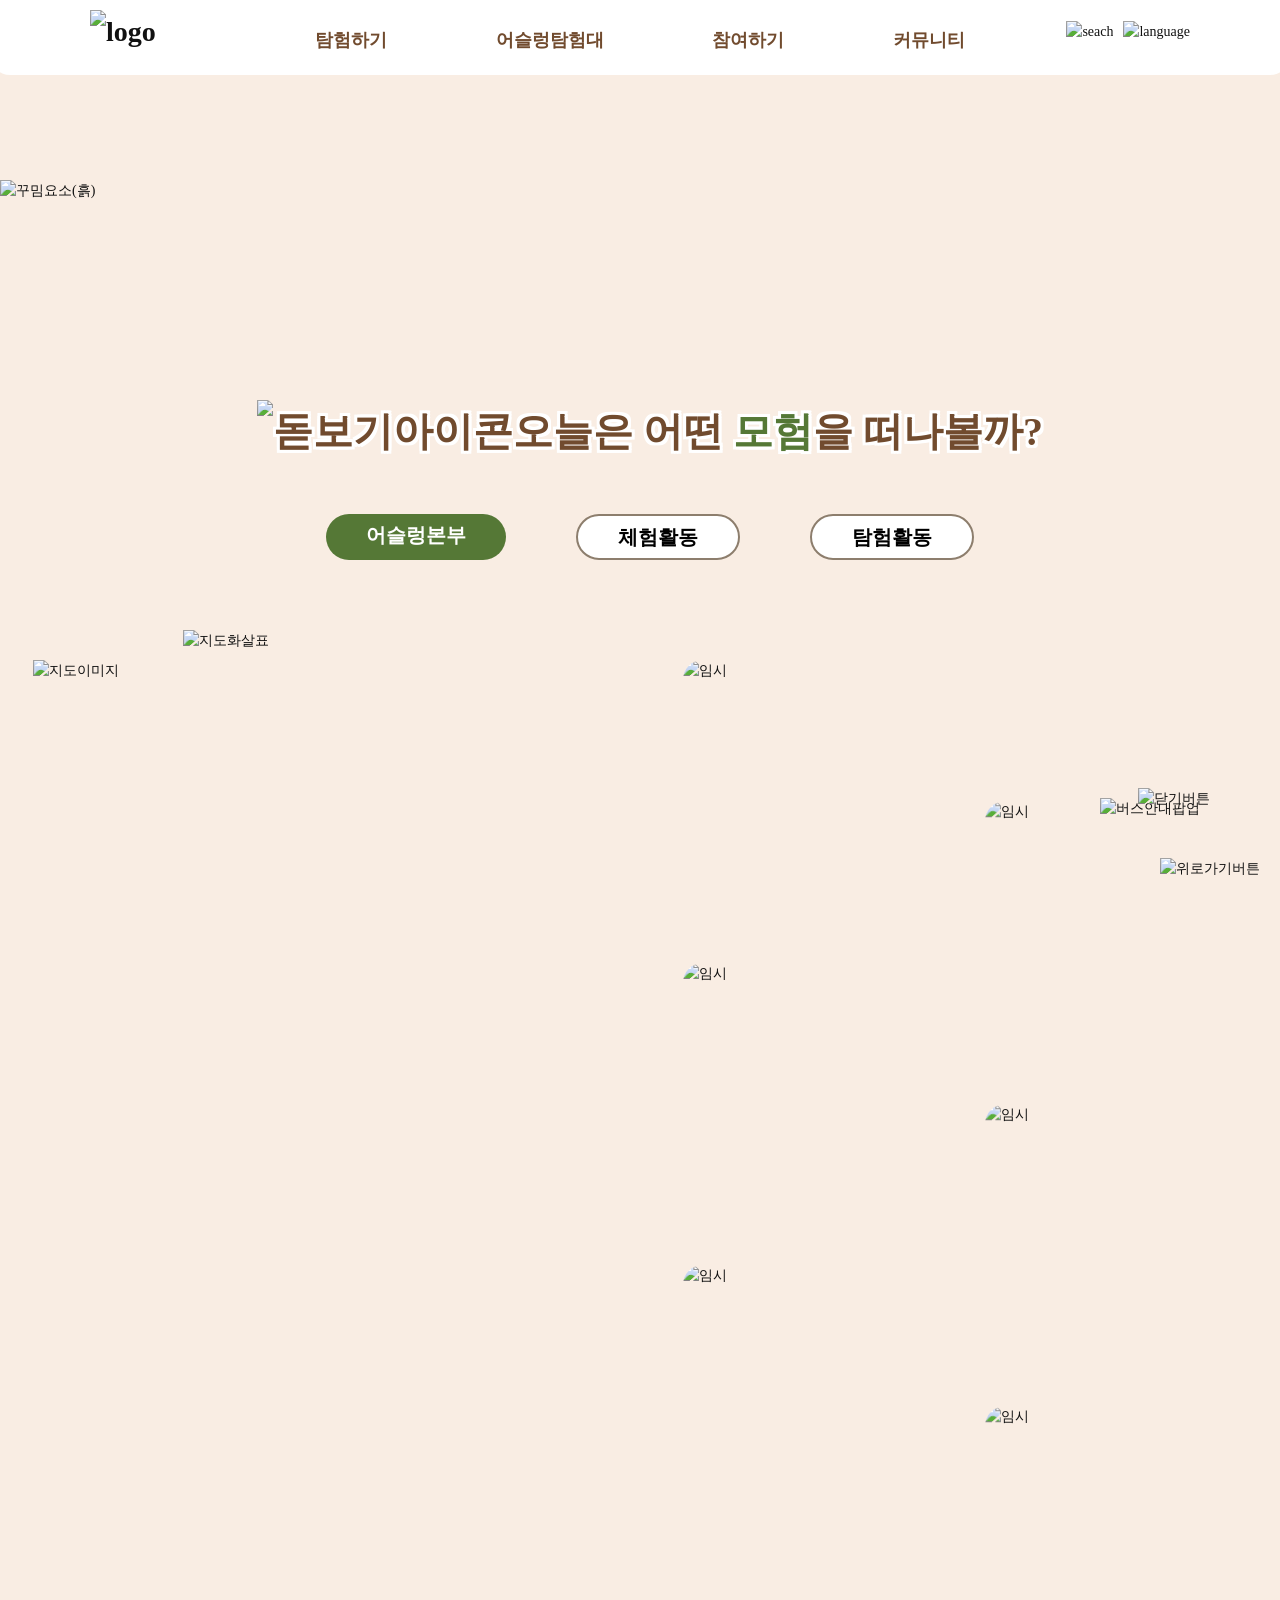
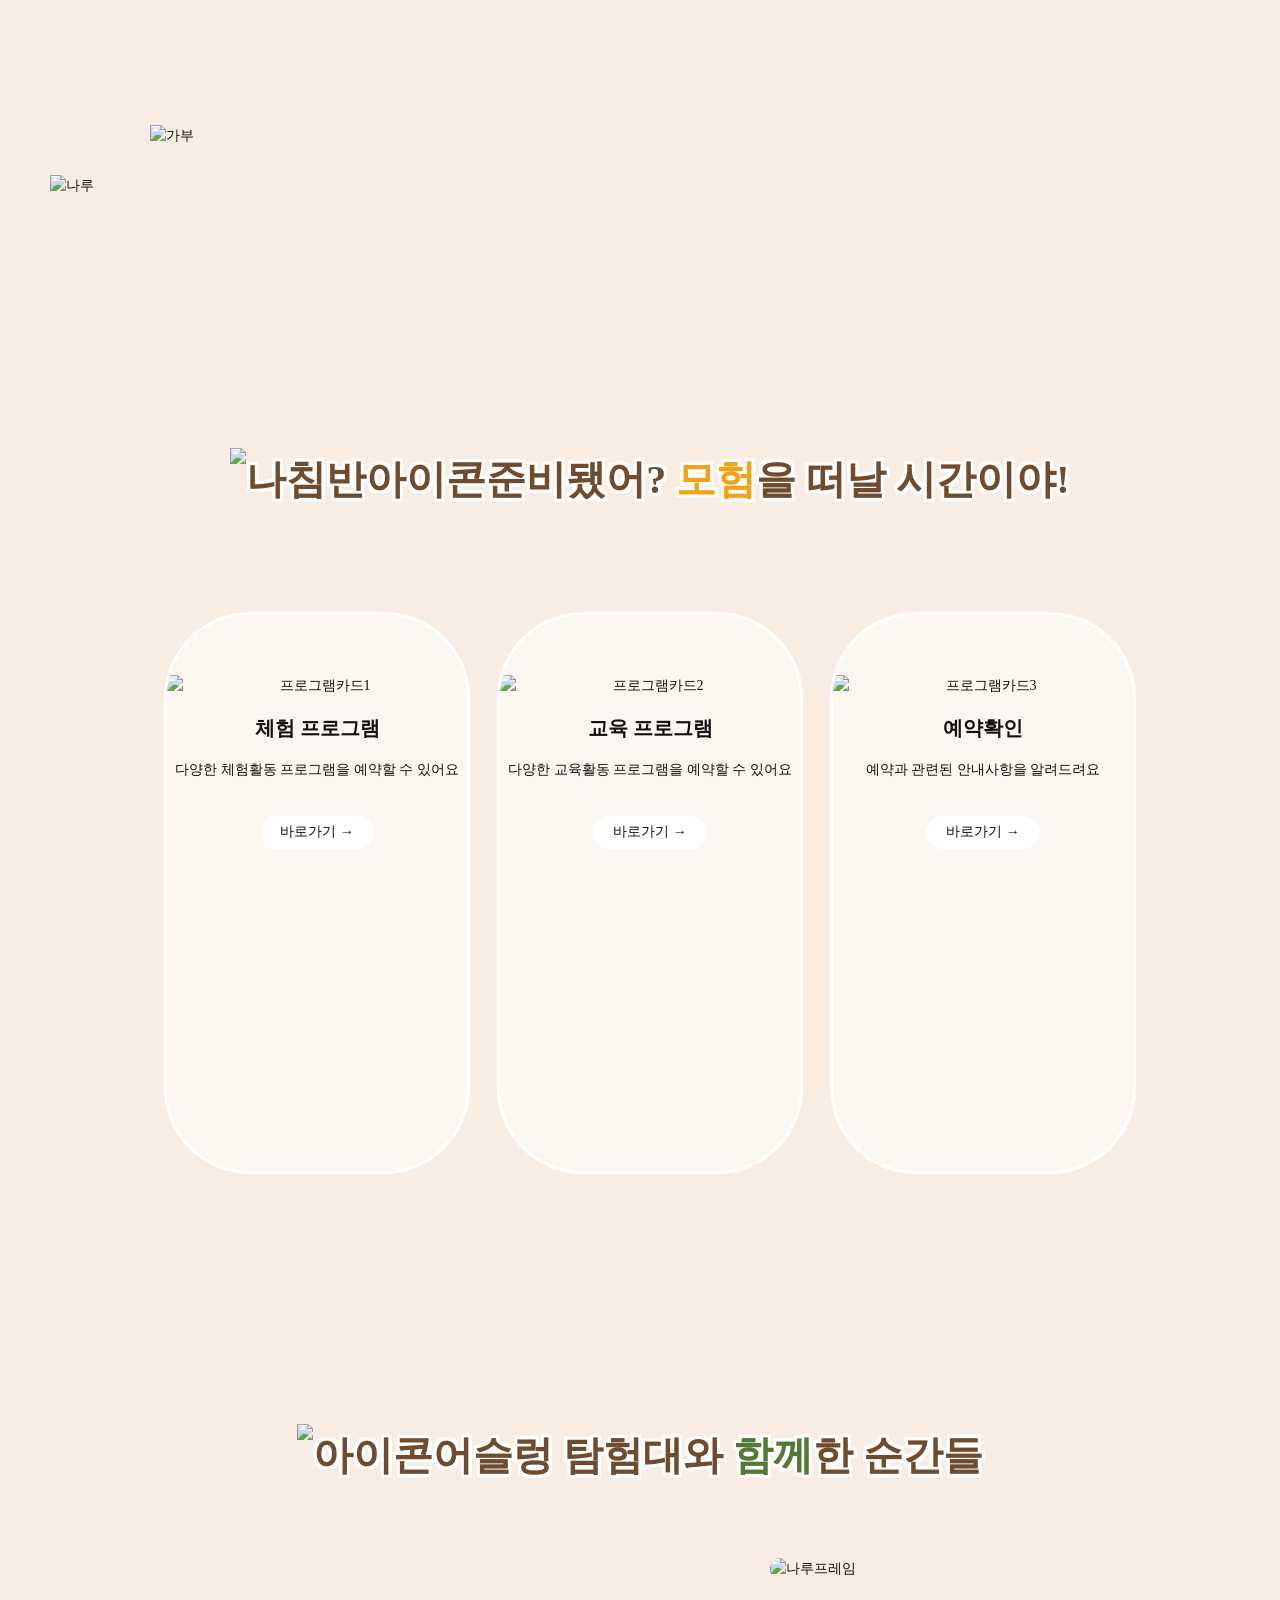
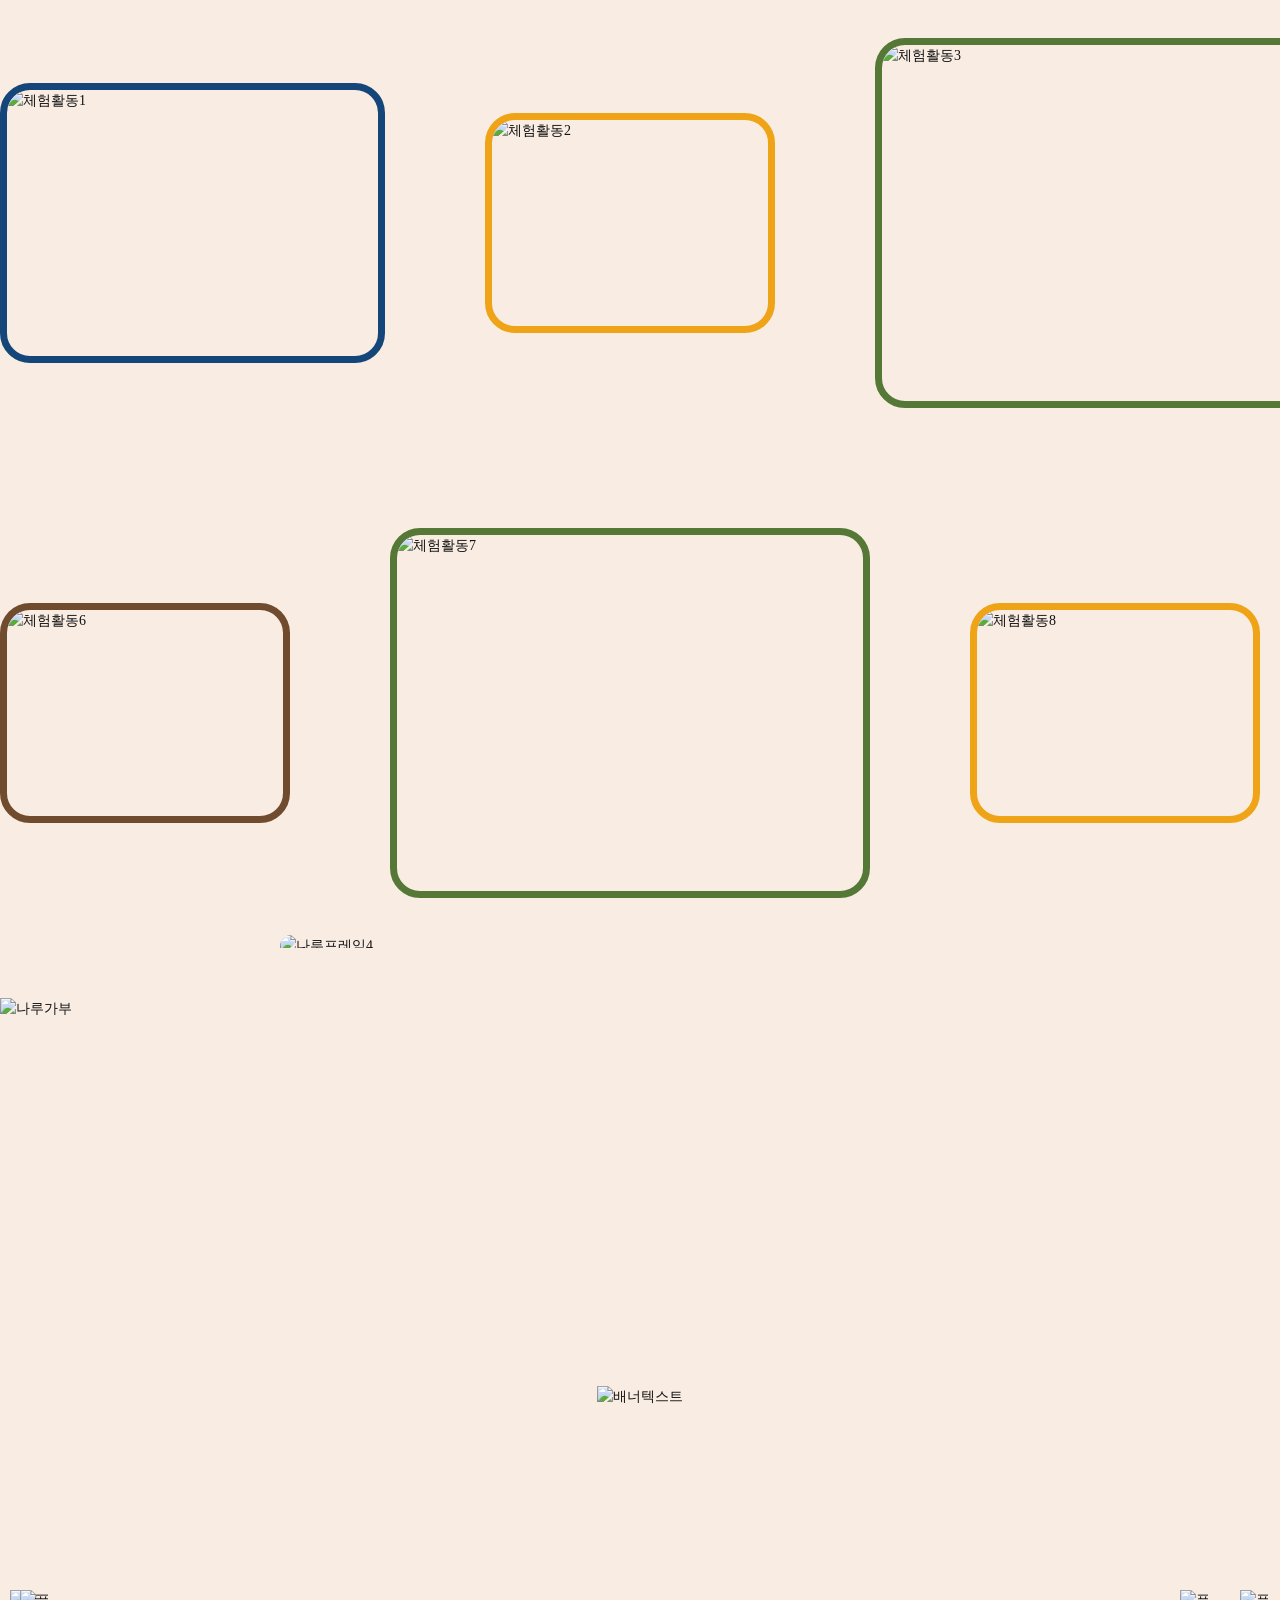
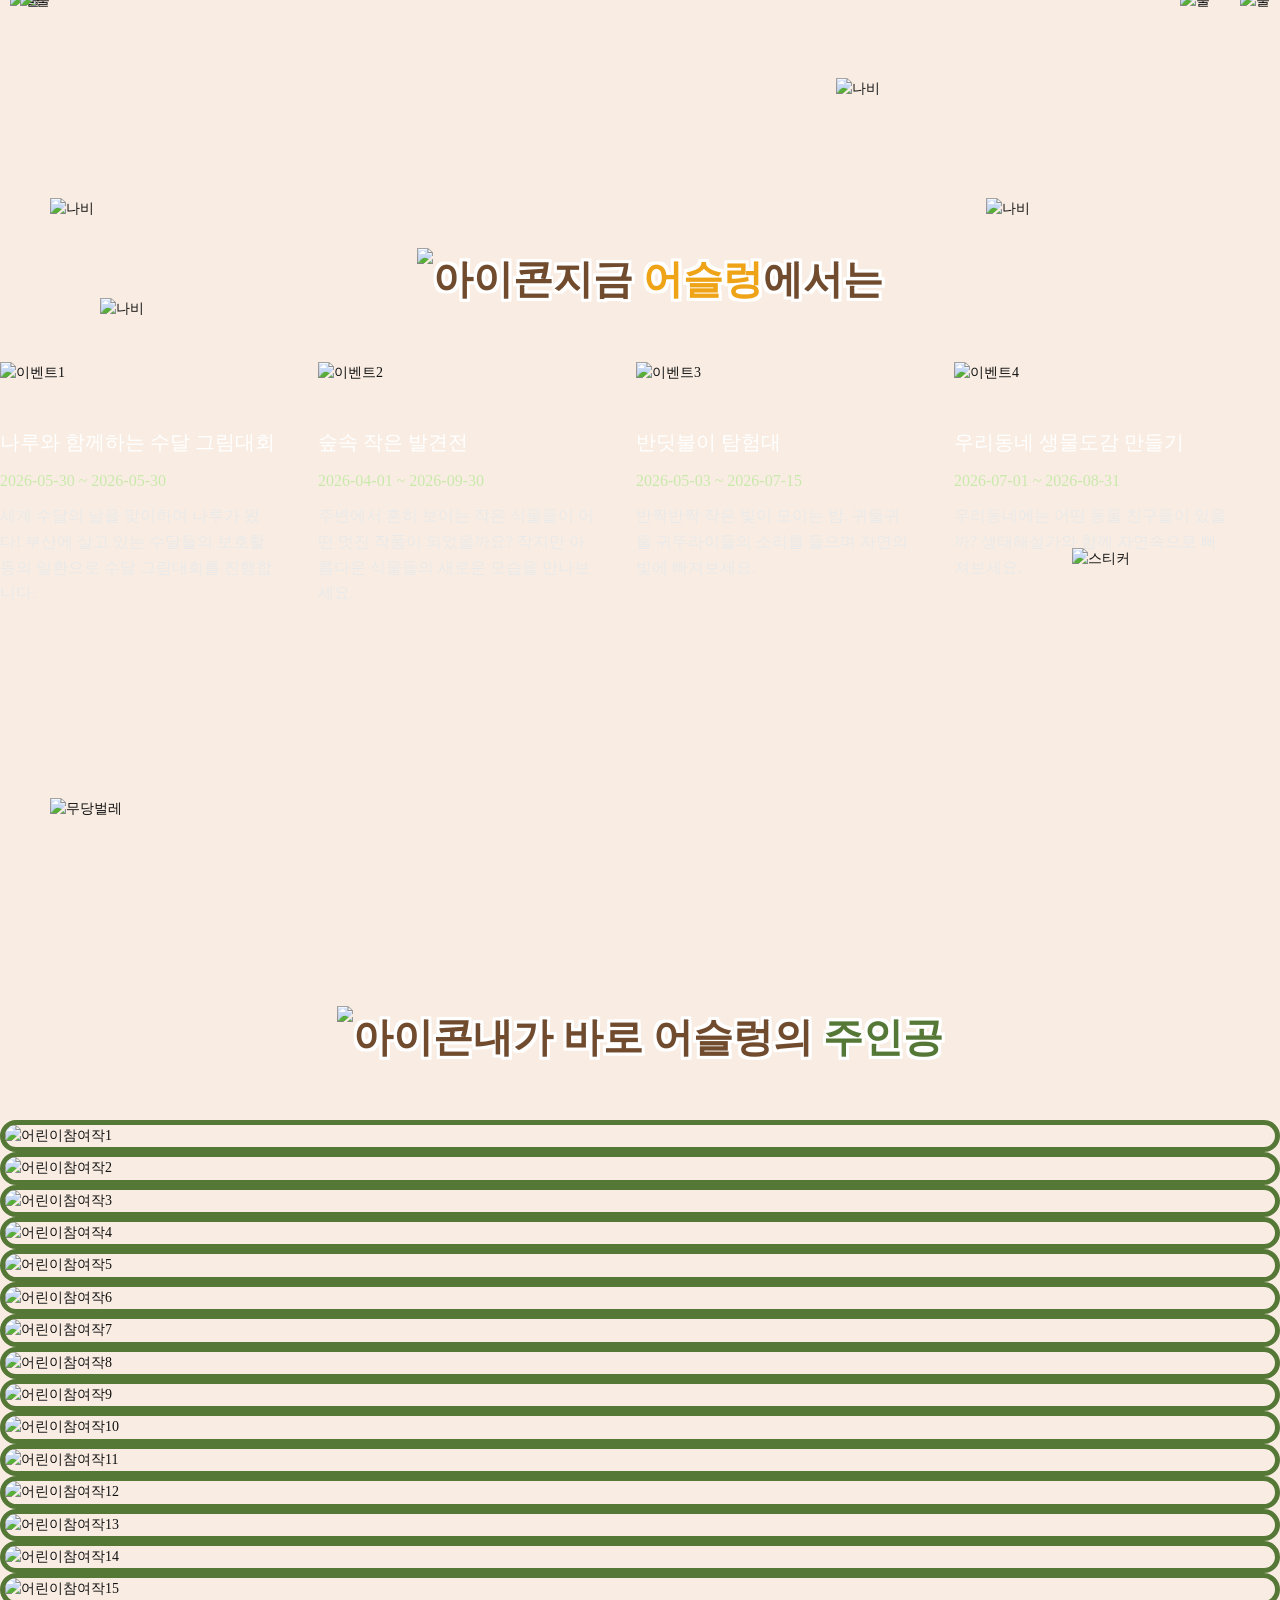
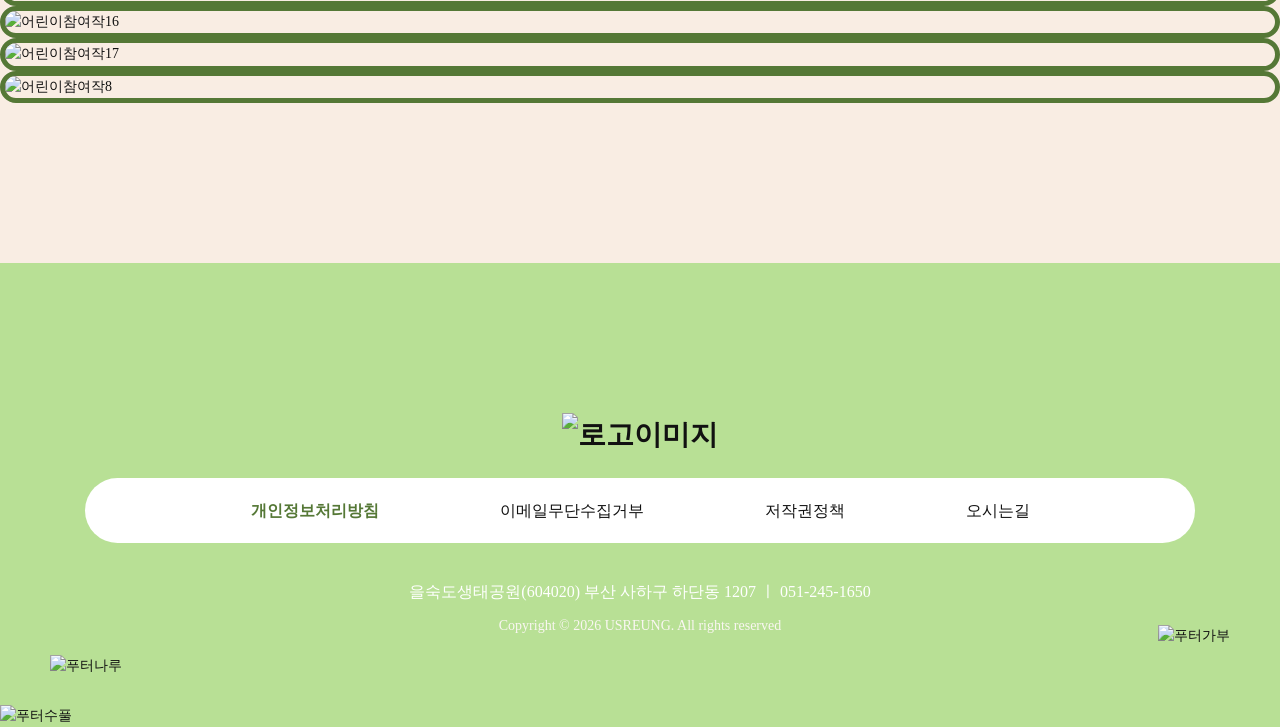
==== index.html @ 08777188 "전체페이지 구성완" ====
<!DOCTYPE html>
<html lang="ko">

<head>
    <meta charset="UTF-8">
    <meta name="viewport" content="width=device-width, initial-scale=1.0">
    <title>어슬렁</title>
    <link rel="shortcut icon" href="./images/favi2-01.png" type="image/x-icon">

    <!--aos-->
    <link href="https://unpkg.com/aos@2.3.1/dist/aos.css" rel="stylesheet">
    <!-- Link Swiper's CSS -->
    <link rel="stylesheet" href="https://cdn.jsdelivr.net/npm/swiper@12/swiper-bundle.min.css" />
    <!--font-->
    <link rel="stylesheet" href="./css/webfont.css">

    <link rel="stylesheet" href="./css/style.css">
</head>

<body>
    <header id="header" class="inner">
        <div class="menu">
            <h1><a href="./index.html"><img src="./images/logo-02.png" alt="logo"></a></h1>
            <ul>
                <li><a href="#"><img src="./images/header_icon1.png" alt="seach"></a></li>
                <li><a href="#"><img src="./images/header_icon2.png" alt="language"></a></li>
            </ul>
        </div>
        <nav>
            <ul>
                <li><a href="./index.html"><span class="line">탐험하기</span></a>
                    <ul class="sub_menu">
                        <li><a href="./index.html#map">오늘의 탐험</a></li>
                        <li><a href="./index.html#program">탐험 준비하기</a></li>
                        <li><a href="./index.html#review">탐험대 후기</a></li>
                        <li><a href="./index.html#event">탐험 프로그램</a></li>
                        <li><a href="./index.html#hero">명예 탐험대원</a></li>
                    </ul>
                </li>
                <li><a href="./sub1.html"><span class="line">어슬렁탐험대</span></a>
                    <ul class="sub_menu">
                        <li><a href="./sub1.html#story">어슬렁 스토리</a></li>
                        <li><a href="./sub1.html#difference">어슬렁의 특별함</a></li>
                        <li><a href="./sub1.html#notice">이용안내</a></li>
                        <li><a href="./sub1.html#friends">어슬렁 친구들</a></li>
                    </ul>
                </li>
                <li><a href="./sub2.html"><span class="line">참여하기</span></a>
                    <ul class="sub_menu">
                        <li><a href="./sub2.html#map">스탬프지도</a></li>
                        <li><a href="./sub2.html#blue_line">습지 탐험대</a></li>
                        <li><a href="./sub2.html#brown_line">돌바위 탐험대</a></li>
                        <li><a href="./sub2.html#green_line">푸른숲 탐험대</a></li>
                        <li><a href="./sub2.html#booking">어슬렁버스 예약</a></li>
                        <li><a href="./sub2.html#gift">어슬렁 굿즈</a></li>
                    </ul>
                </li>
                <li>
                    <a href="./sub3.html"><span class="line">커뮤니티</span></a>
                    <ul class="sub_menu">
                        <li><a href="./sub3.html#notice">이용안내</a></li>
                        <li><a href="./sub3.html#program">프로그램</a></li>
                        <li><a href="./sub3.html#room">시설안내</a></li>
                    </ul>
                </li>
            </ul>
        </nav>
    </header>

    <main>
        <section id="video">
            <video src="./video/main_video.mp4" type="mp4" autoplay muted loop playsinline></video>
            <img src="./images/bus_road.png" alt="꾸밈요소(흙)">
        </section>

        <section id="map">
            <div class="inner">
                <h2 class="title">
                    <img src="./images/icon1.png" alt="돋보기아이콘">
                    오늘은 어떤 <span>모험</span>을 떠나볼까?
                </h2>
                <ul class="map_menu">
                    <li class="active" data-arrow="1"><button>어슬렁본부</button></li>
                    <li data-arrow="2"><button>체험활동</button></li>
                    <li data-arrow="3"><button>탐험활동</button></li>
                </ul>
                <div class="map_box">
                    <div class="map_img">
                        <img src="./images/map.png" alt="지도이미지">
                        <img src="./images/icon2.png" alt="지도화살표" class="arrow arrow1 active-arrow">
                        <img src="./images/icon2.png" alt="지도화살표" class="arrow arrow2">
                        <img src="./images/icon2.png" alt="지도화살표" class="arrow arrow3">
                    </div>
                    <div class="map_card">
                        <div class="card_group active-card" data-card="1">
                            <img src="./images/1.jpeg" alt="임시">
                            <img src="./images/2.jpeg" alt="임시">
                            <img src="./images/3.jpeg" alt="임시">
                            <img src="./images/4.jpeg" alt="임시">
                            <img src="./images/5.jpeg" alt="임시">
                            <img src="./images/6.jpeg" alt="임시">
                        </div>
                        <div class="card_group" data-card="2">
                            <img src="./images/7.jpeg" alt="임시">
                            <img src="./images/8.jpeg" alt="임시">
                            <img src="./images/9.jpeg" alt="임시">
                            <img src="./images/10.jpeg" alt="임시">
                            <img src="./images/11.jpeg" alt="임시">
                            <img src="./images/12.jpeg" alt="임시">
                        </div>
                        <div class="card_group" data-card="3">
                            <img src="./images/13.jpeg" alt="임시">
                            <img src="./images/14.jpeg" alt="임시">
                            <img src="./images/15.jpeg" alt="임시">
                            <img src="./images/16.jpeg" alt="임시">
                            <img src="./images/17.jpeg" alt="임시">
                            <img src="./images/18.jpeg" alt="임시">
                        </div>
                    </div>
                </div>
            </div>
            <img src="./images/back_gabu.png" alt="가부" class="map_st1">
            <img src="./images/back_naru.png" alt="나루" class="map_st2">
        </section>

        <div class="background1">
            <section id="program">
                <div class="inner">
                    <h2 class="title">
                        <img src="./images/icon3.png" alt="나침반아이콘">
                        준비됐어? <span>모험</span>을 떠날 시간이야!
                    </h2>
                    <ul>
                        <li class="hover_line1">
                            <div class="hover_program_box">
                                <img src="./images/program1.png" alt="프로그램카드1">
                                <img src="./images/program1_hover.png" alt="호버이미지">
                            </div>
                            <h3 class="card_title">체험 프로그램</h3>
                            <p>다양한 체험활동 프로그램을 예약할 수 있어요</p>
                            <a href="#">바로가기 →</a>
                        </li>

                        <li class="hover_line2">
                            <div class="hover_program_box">
                                <img src="./images/program2.png" alt="프로그램카드2">
                                <img src="./images/program2_hover.png" alt="호버이미지">
                            </div>
                            <h3 class="card_title">교육 프로그램</h3>
                            <p>다양한 교육활동 프로그램을 예약할 수 있어요</p>
                            <a href="#">바로가기 →</a>
                        </li>

                        <li class="hover_line3">
                            <div class="hover_program_box">
                                <img src="./images/program3.png" alt="프로그램카드3">
                                <img src="./images/program3_hover.png" alt="호버이미지">
                            </div>
                            <h3 class="card_title">예약확인</h3>
                            <p>예약과 관련된 안내사항을 알려드려요</p>
                            <a href="#">바로가기 →</a>
                        </li>
                    </ul>
                </div>
            </section>

            <section id="review">
                <h2 class="title">
                    <img src="./images/icon4.png" alt="아이콘">
                    어슬렁 탐험대와 <span>함께</span>한 순간들
                </h2>
                <div class="review_pic">
                    <div class="slide1">
                        <ul>
                            <li class="us_gabu2">
                                <img src="./images/1.jpeg" alt="체험활동1" class="mm">
                                <img src="./images/pic_us2.png" alt="가부프레임2" class="us_pic_gabu2">
                            </li>
                            <li>
                                <img src="./images/2.jpeg" alt="체험활동2" class="ss">
                            </li>
                            <li class="us_naru1">
                                <img src="./images/3.jpeg" alt="체험활동3" class="xl">
                                <img src="./images/pic_us1.png" alt="나루프레임" class="us_pic_naru1">
                            </li>
                            <li>
                                <img src="./images/21.jpeg" alt="체험활동4" class="ss2">
                            </li>
                            <li class="us_gabu2">
                                <img src="./images/24.jpeg" alt="체험활동10" class="mm">
                                <img src="./images/pic_us2.png" alt="가부프레임2" class="us_pic_gabu2">
                            </li>
                            <li>
                                <img src="./images/11.jpeg" alt="체험활동11" class="ss">
                            </li>
                            <li class="us_naru1">
                                <img src="./images/26.jpeg" alt="체험활동12" class="xl">
                                <img src="./images/pic_us1.png" alt="나루프레임" class="us_pic_naru1">
                            </li>
                            <li>
                                <img src="./images/13.jpeg" alt="체험활동13" class="ss2">
                            </li>
                        </ul>
                        <ul>
                            <li class="us_gabu2">
                                <img src="./images/1.jpeg" alt="체험활동1" class="mm">
                                <img src="./images/pic_us2.png" alt="가부프레임2" class="us_pic_gabu2">
                            </li>
                            <li>
                                <img src="./images/2.jpeg" alt="체험활동2" class="ss">
                            </li>
                            <li class="us_naru1">
                                <img src="./images/3.jpeg" alt="체험활동3" class="xl">
                                <img src="./images/pic_us1.png" alt="나루프레임" class="us_pic_naru1">
                            </li>
                            <li>
                                <img src="./images/21.jpeg" alt="체험활동4" class="ss2">
                            </li>
                            <li class="us_gabu2">
                                <img src="./images/24.jpeg" alt="체험활동10" class="mm">
                                <img src="./images/pic_us2.png" alt="가부프레임2" class="us_pic_gabu2">
                            </li>
                            <li>
                                <img src="./images/11.jpeg" alt="체험활동11" class="ss">
                            </li>
                            <li class="us_naru1">
                                <img src="./images/26.jpeg" alt="체험활동12" class="xl">
                                <img src="./images/pic_us1.png" alt="나루프레임" class="us_pic_naru1">
                            </li>
                            <li>
                                <img src="./images/13.jpeg" alt="체험활동13" class="ss2">
                            </li>
                        </ul>
                    </div>
                    <div class="slide2">
                        <ul>
                            <li>
                                <img src="./images/6.jpeg" alt="체험활동6" class="ss2">
                            </li>
                            <li class="us_naru4">
                                <img src="./images/7.jpeg" alt="체험활동7" class="xl">
                                <img src="./images/pic_us4.png" alt="나루프레임4" class="us_pic_naru4">
                            </li>
                            <li>
                                <img src="./images/8.jpeg" alt="체험활동8" class="ss">
                            </li>
                            <li class="us_gabu3">
                                <img src="./images/25.jpeg" alt="체험활동9" class="mm">
                                <img src="./images/pic_us3.png" alt="가부프레임3" class="us_pic_gabu3">
                            </li>
                            <li>
                                <img src="./images/14.jpeg" alt="체험활동14" class="ss2">
                            </li>
                            <li class="us_naru4">
                                <img src="./images/20.jpeg" alt="체험활동15" class="xl">
                                <img src="./images/pic_us4.png" alt="나루프레임4" class="us_pic_naru4">
                            </li>
                            <li>
                                <img src="./images/23.jpeg" alt="체험활동16" class="ss">
                            </li>
                            <li class="us_gabu3">
                                <img src="./images/16.jpeg" alt="체험활동17" class="mm">
                                <img src="./images/pic_us3.png" alt="가부프레임3" class="us_pic_gabu3">
                            </li>
                        </ul>
                        <ul>
                            <li>
                                <img src="./images/6.jpeg" alt="체험활동6" class="ss2">
                            </li>
                            <li class="us_naru4">
                                <img src="./images/7.jpeg" alt="체험활동7" class="xl">
                                <img src="./images/pic_us4.png" alt="나루프레임4" class="us_pic_naru4">
                            </li>
                            <li>
                                <img src="./images/8.jpeg" alt="체험활동8" class="ss">
                            </li>
                            <li class="us_gabu3">
                                <img src="./images/25.jpeg" alt="체험활동9" class="mm">
                                <img src="./images/pic_us3.png" alt="가부프레임3" class="us_pic_gabu3">
                            </li>
                            <li>
                                <img src="./images/14.jpeg" alt="체험활동14" class="ss2">
                            </li>
                            <li class="us_naru4">
                                <img src="./images/20.jpeg" alt="체험활동15" class="xl">
                                <img src="./images/pic_us4.png" alt="나루프레임4" class="us_pic_naru4">
                            </li>
                            <li>
                                <img src="./images/23.jpeg" alt="체험활동16" class="ss">
                            </li>
                            <li class="us_gabu3">
                                <img src="./images/16.jpeg" alt="체험활동17" class="mm">
                                <img src="./images/pic_us3.png" alt="가부프레임3" class="us_pic_gabu3">
                            </li>
                        </ul>
                    </div>
                </div>
            </section>
        </div>

        <section id="img_banner">
            <a href="#"><img src="./images/banner1_text.png" alt="배너텍스트"></a>
            <img src="./images/banner-gbnr.png" alt="나루가부">
        </section>

        <div class="background2">
            <section id="event">
                <div class="inner">
                    <h2 class="title">
                        <img src="./images/icon5.png" alt="아이콘">
                        지금<span>어슬렁</span>에서는
                    </h2>
                    <ul>
                        <li class="naru_slide">
                            <img src="./images/event1.png" alt="이벤트1">
                            <h3>나루와 함께하는 수달 그림대회</h3>
                            <p class="date">2026-05-30 ~ 2026-05-30</p>
                            <p>세계 수달의 날을 맞이하여 나루가 왔다! 부산에 살고 있는 수달들의 보호활동의 일환으로 수달 그림대회를 진행합니다.</p>
                            <img src="./images/tree_naru.png" alt="스티커" class="event_t1">
                        </li>
                        <li>
                            <img src="./images/event2.png" alt="이벤트2">
                            <h3>숲속 작은 발견전</h3>
                            <p class="date">2026-04-01 ~ 2026-09-30</p>
                            <p>주변에서 흔히 보이는 작은 식물들이 어떤 멋진 작품이 되었을까요? 작지만 아름다운 식물들의 새로운 모습을 만나보세요.</p>
                        </li>
                        <li>
                            <img src="./images/event3.png" alt="이벤트3">
                            <h3>반딧불이 탐험대</h3>
                            <p class="date">2026-05-03 ~ 2026-07-15</p>
                            <p>반짝반짝 작은 빛이 모이는 밤. 귀뚤귀뚤 귀뚜라이들의 소리를 들으며 자연의 빛에 빠져보세요.</p>
                        </li>
                        <li>
                            <img src="./images/event4.png" alt="이벤트4">
                            <h3>우리동네 생물도감 만들기</h3>
                            <p class="date">2026-07-01 ~ 2026-08-31</p>
                            <p>우리동네에는 어떤 동물 친구들이 있을까? 생태해설가와 함께 자연속으로 빠져보세요.</p>
                        </li>
                    </ul>
                </div>
                <!--스티커들-->

                <img src="./images/tree_gabu.png" alt="스티커" class="event_t2">

                <img src="./images/grass1.png" alt="풀" class="event_g1">
                <img src="./images/grass2.png" alt="풀" class="event_g2">
                <img src="./images/grass3.png" alt="풀" class="event_g3">
                <img src="./images/grass4.png" alt="풀" class="event_g4">

                <img src="./images/tree_bug.png" alt="무당벌레" class="bug">
                <img src="./images/grass_fly.png" alt="나비" class="fly1">
                <img src="./images/grass_fly2.png" alt="나비" class="fly2">
                <img src="./images/grass_fly.png" alt="나비" class="fly3">
                <img src="./images/grass_fly2.png" alt="나비" class="fly4">

            </section>

            <section id="hero">
                <h2 class="title"><img src="./images/icon6.png" alt="아이콘">
                    내가 바로 어슬렁의 <span>주인공</span>
                </h2>
                <!-- Swiper -->
                <div class="swiper hero_slide">
                    <div class="swiper-wrapper">
                        <div class="swiper-slide"><img src="./images/hero1.jpeg" alt="어린이참여작1"></div>
                        <div class="swiper-slide"><img src="./images/hero2.jpeg" alt="어린이참여작2"></div>
                        <div class="swiper-slide"><img src="./images/hero3.jpeg" alt="어린이참여작3"></div>
                        <div class="swiper-slide"><img src="./images/hero4.jpeg" alt="어린이참여작4"></div>
                        <div class="swiper-slide"><img src="./images/hero5.jpeg" alt="어린이참여작5"></div>
                        <div class="swiper-slide"><img src="./images/hero6.jpeg" alt="어린이참여작6"></div>
                        <div class="swiper-slide"><img src="./images/hero7.jpeg" alt="어린이참여작7"></div>
                        <div class="swiper-slide"><img src="./images/hero8.jpeg" alt="어린이참여작8"></div>
                        <div class="swiper-slide"><img src="./images/hero9.jpeg" alt="어린이참여작9"></div>
                        <div class="swiper-slide"><img src="./images/hero10.jpeg" alt="어린이참여작10"></div>
                        <div class="swiper-slide"><img src="./images/hero11.jpeg" alt="어린이참여작11"></div>
                        <div class="swiper-slide"><img src="./images/hero12.jpeg" alt="어린이참여작12"></div>
                        <div class="swiper-slide"><img src="./images/hero13.jpeg" alt="어린이참여작13"></div>
                        <div class="swiper-slide"><img src="./images/hero14.jpeg" alt="어린이참여작14"></div>
                        <div class="swiper-slide"><img src="./images/hero15.jpeg" alt="어린이참여작15"></div>
                        <div class="swiper-slide"><img src="./images/hero16.jpeg" alt="어린이참여작16"></div>
                        <div class="swiper-slide"><img src="./images/hero17.jpeg" alt="어린이참여작17"></div>
                        <div class="swiper-slide"><img src="./images/hero8.jpeg" alt="어린이참여작8"></div>
                    </div>
                    <div class="swiper-pagination"></div>
                </div>
            </section>
        </div>
    </main>

    <footer id="footer">
        <div class="inner">
            <h1><a href="#"><img src="./images/logo-02.png" alt="로고이미지"></a></h1>
            <ul>
                <li><a href="#"><span>개인정보처리방침</span></a></li>
                <li><a href="#">이메일무단수집거부</a></li>
                <li><a href="#">저작권정책</a></li>
                <li><a href="#">오시는길</a></li>
            </ul>
            <h4>을숙도생태공원(604020) 부산 사하구 하단동 1207 ㅣ 051-245-1650 </h4>
            <p>Copyright © 2026 USREUNG. All rights reserved</p>
        </div>

        <img src="./images/footer_gabu.png" alt="푸터가부" class="footer_gabu">
        <img src="./images/footer_naru.png" alt="푸터나루" class="footer_naru">
        <img src="./images/footer_grass.svg" alt="푸터수풀" class="footer_grass">
    </footer>

    <!--popup-->
    <div class="popup_box">
        <a href="#"><img src="./images/popup1.png" alt="버스안내팝업" class="popup"></a>
        <img src="./images/close_bnt.png" alt="닫기버튼" class="popup_close">
    </div>
    <a href="#header"><img src="./images/top_bnt.png" alt="위로가기버튼" class="top_btn"></a>


    <script>
        //지도버튼
        const menu = document.querySelectorAll(".map_menu li");

        menu.forEach(item => {

            item.addEventListener("click", function () {

                menu.forEach(li => {
                    li.classList.remove("active");
                });

                this.classList.add("active");

                const arrowNum = this.dataset.arrow;

                document.querySelectorAll(".arrow").forEach(arrow => {
                    arrow.classList.remove("active-arrow");
                });

                document.querySelector(".arrow" + arrowNum)
                    .classList.add("active-arrow");

                const cardNum = this.dataset.arrow;

                document.querySelectorAll(".card_group").forEach(card => {
                    card.classList.remove("active-card");
                });

                document.querySelector(
                    '.card_group[data-card="' + cardNum + '"]'
                ).classList.add("active-card");

            });

        });

        //팝업창
        document.querySelector(".popup_close").onclick = function () {
            document.querySelector(".popup_box").style.display = "none";
        }

    </script>

    <!-- Swiper JS -->
    <script src="https://cdn.jsdelivr.net/npm/swiper@12/swiper-bundle.min.js"></script>
    <!-- Initialize Swiper -->
    <script>
        var swiper = new Swiper(".hero_slide", {
            slidesPerView: 4,
            slidesPerGroup: 3,
            spaceBetween: 30,
            centeredSlides: true,
            loop: true,
            autoplay: {
                delay: 2000,
                disableOnInteraction: false,
            },
            pagination: {
                el: ".swiper-pagination",
                clickable: true,
            },
        });
    </script>
    <!--aos-->
    <script src="https://unpkg.com/aos@2.3.1/dist/aos.js"></script>
    <script>
        AOS.init();
    </script>

</body>

</html>
---- css/webfont.css ----
/*font-family: 'Pretendard';*/
@font-face {
    font-family: 'Pretendard';
    src: url('https://cdn.jsdelivr.net/gh/projectnoonnu/pretendard@1.0/Pretendard-Thin.woff2') format('woff2');
    font-weight: 100;
    font-display: swap;
}

@font-face {
    font-family: 'Pretendard';
    src: url('https://cdn.jsdelivr.net/gh/projectnoonnu/pretendard@1.0/Pretendard-ExtraLight.woff2') format('woff2');
    font-weight: 200;
    font-display: swap;
}

@font-face {
    font-family: 'Pretendard';
    src: url('https://cdn.jsdelivr.net/gh/projectnoonnu/pretendard@1.0/Pretendard-Light.woff2') format('woff2');
    font-weight: 300;
    font-display: swap;
}

@font-face {
    font-family: 'Pretendard';
    src: url('https://cdn.jsdelivr.net/gh/projectnoonnu/pretendard@1.0/Pretendard-Regular.woff2') format('woff2');
    font-weight: 400;
    font-display: swap;
}

@font-face {
    font-family: 'Pretendard';
    src: url('https://cdn.jsdelivr.net/gh/projectnoonnu/pretendard@1.0/Pretendard-Medium.woff2') format('woff2');
    font-weight: 500;
    font-display: swap;
}

@font-face {
    font-family: 'Pretendard';
    src: url('https://cdn.jsdelivr.net/gh/projectnoonnu/pretendard@1.0/Pretendard-SemiBold.woff2') format('woff2');
    font-weight: 600;
    font-display: swap;
}

@font-face {
    font-family: 'Pretendard';
    src: url('https://cdn.jsdelivr.net/gh/projectnoonnu/pretendard@1.0/Pretendard-Bold.woff2') format('woff2');
    font-weight: 700;
    font-display: swap;
}

@font-face {
    font-family: 'Pretendard';
    src: url('https://cdn.jsdelivr.net/gh/projectnoonnu/pretendard@1.0/Pretendard-ExtraBold.woff2') format('woff2');
    font-weight: 800;
    font-display: swap;
}

@font-face {
    font-family: 'Pretendard';
    src: url('https://cdn.jsdelivr.net/gh/projectnoonnu/pretendard@1.0/Pretendard-Black.woff2') format('woff2');
    font-weight: 900;
    font-display: swap;
}

/* font-family: 'CookieRun';*/

@font-face {
    font-family: 'CookieRun';
    src: url('https://cdn.jsdelivr.net/gh/projectnoonnu/noonfonts_2001@1.1/CookieRun-Regular.woff') format('woff');
    font-weight: normal;
    font-display: swap;
}

@font-face {
    font-family: 'CookieRun';
    src: url('https://cdn.jsdelivr.net/gh/projectnoonnu/noonfonts_twelve@1.0/CookieRunOTF-Bold00.woff') format('woff');
    font-weight: 700;
    font-display: swap;
}

@font-face {
    font-family: 'CookieRun';
    src: url('https://cdn.jsdelivr.net/gh/projectnoonnu/noonfonts_twelve@1.0/CookieRunOTF-Black00.woff') format('woff');
    font-weight: 900;
    font-display: swap;
}
---- css/style.css ----
/*font-family: 'Pretendard';*/
/* font-family: 'CookieRun';*/
@charset "UTF-8";

* {
    margin: 0;
    padding: 0;
    scroll-behavior: smooth;
}

a {
    color: inherit;
    text-decoration: none;
}

ul,
ol {
    list-style: none;
}

img,
video,
iframe {
    display: block;
    max-width: 100%;
}

body {
    font-family: 'Pretendard';
    color: #111;
    font-size: 14px;
    line-height: 1.6;
    background-color: #F9EDE3;
    box-sizing: border-box;
    overflow-x: hidden;
}

/*header*/
.inner {
    width: 1300px;
    margin: 0 auto;
}

#header {
    position: absolute;
    top: 0;
    left: 0;
    z-index: 999;
    left: 50%;
    transform: translateX(-50%);
}

#header a {
    display: block;
    padding: 10px 0 20px;
}

#header .menu {
    display: flex;
    justify-content: space-between;
    align-items: center;
    padding: 0 100px;
    background-color: #fff;
    border-radius: 0 0 20px 20px;
}

#header .menu ul {
    display: flex;
    gap: 10px;
}

#header nav {
    position: absolute;
    bottom: 0px;
    left: 50%;
    transform: translateX(-50%);
    width: 650px;
}

#header nav ul {
    display: flex;
    font-family: 'CookieRun';
    font-size: 18px;
    font-weight: bold;
    color: #714B2E;
    justify-content: space-between;
}

/*서브메뉴*/

#header nav ul li .line:hover {
    border-bottom: #557836 solid 3px;
}

#header .menu {
    position: relative;
}

#header .sub_menu {
    font-family: 'Pretendard';
    color: #111;
    font-size: 14px;
    font-weight: 400;
    background-color: #fff;
    position: absolute;
    top: 45px;
    left: -50%;
    width: 1300px;
    height: 0px;
    justify-content: center;
    gap: 50px;
    overflow: hidden;
    align-items: center;
    transition: all 0.3s;
    border-radius: 0 0 20px 20px;
}

#header>nav>ul>li:hover .sub_menu {
    height: 110px;
}

#header>nav>ul>li:hover {
    color: #557836;
}

#header .sub_menu li {
    width: fit-content;
    background-color: #fff;
    border-radius: 20px
}

#header .sub_menu li a {
    padding: 10px 20px;
}



#header nav ul li:hover>.sub_menu {
    transform: translateY(0);
}

#header .sub_menu li:hover {
    background-color: #eee;
}

#header nav ul li:hover>#header .menu {
    /**/
    border-radius: 0 0;
}



/*video*/
#video {
    position: relative;
}

#video img {
    position: absolute;
    bottom: -35%;
    left: 0;
}

/*map*/
#map {
    padding: 250px 0;

    background-image: url(../images/bg1-1.png);
    background-repeat: no-repeat;
    background-position: bottom;
    position: relative;
}

.title {
    display: flex;
    font-size: 40px;
    font-family: 'CookieRun';
    color: #714B2E;
    justify-content: center;
    padding-bottom: 50px;
    align-items: center;
    text-shadow:
        -3px -3px 0 #fff,
        3px -3px 0 #fff,
        -3px 3px 0 #fff,
        3px 3px 0 #fff,
        0px -3px 0 #fff,
        0px 3px 0 #fff,
        -3px 0px 0 #fff,
        3px 0px 0 #fff;
}


#map .title span {
    color: #557836;
    margin-left: 10px;
}

#map ul {
    display: flex;
    gap: 70px;
    justify-content: center;
}

#map ul li {
    background-color: #fff;
    padding: 5px 40px;
    border-radius: 30px;
    border: 2px solid #8D7E6D;
    font-size: 20px;
    font-weight: bold;
    cursor: pointer;
}

#map ul li button {
    background: none;
    border: none;
    font-size: 20px;
    font-weight: bold;
    cursor: pointer;
}

#map ul li.active {
    background-color: #557836;
    border: none;
}

#map ul li.active button {
    color: #fff;
}

.map_box {
    padding-top: 100px;
    display: flex;
    justify-content: center;
    align-items: flex-start;
    padding-bottom: 250px;
}

.map_img {
    position: relative;
    width: 50%;
}

.arrow {
    position: absolute;
    opacity: 0;
}

.arrow1 {
    top: -30px;
    left: 150px;
}

.arrow2 {
    top: 70px;
    left: 70px;
}

.arrow3 {
    top: 90px;
    left: 380px;
}

.active-arrow {
    animation: updown 1s infinite alternate;
    opacity: 1;
}

@keyframes updown {
    from {
        transform: translateY(0);
    }

    to {
        transform: translateY(-10px);
    }
}

.map_card {
    width: 45%;
}

.card_group {
    display: none;
    grid-template-columns: repeat(2, 1fr);
    gap: 20px;
}

.card_group img {
    width: 100%;
    aspect-ratio: 1/1;
    object-fit: cover;
}

.active-card {
    display: grid;
}

.card_group img {
    width: 100%;
    display: block;
    border-radius: 20px;
}

.card_group img:nth-child(even) {
    transform: translateY(50%);
}

.map_st1 {
    animation: walkMove 7s ease-in-out infinite;
    position: absolute;
    bottom: 300px;
    left: 150px;
}

.map_st2 {
    animation: walkMove 4s ease-in-out infinite;
    position: absolute;
    bottom: 250px;
    left: 50px;
}

@keyframes walkMove {

    0% {
        transform: translateX(0) scaleX(1);
    }

    40% {
        transform: translateX(80px) scaleX(1);
    }

    45% {
        transform: translateX(80px) scaleX(1);
    }

    50% {
        transform: translateX(80px) scaleX(-1);
    }

    90% {
        transform: translateX(0) scaleX(-1);
    }

    100% {
        transform: translateX(0) scaleX(1);
    }

}


/*program*/
.background1 {
    background-image: url(../images/bg2.png);
    background-repeat: no-repeat;
    background-position: center;
}

#program .title span {
    color: #EFA418;
    margin-left: 10px;
}

#program ul {
    display: flex;
    justify-content: center;
    padding-top: 50px;
    gap: 27px;
}

#program ul li {
    border: #fff solid 3px;
    width: 306px;
    height: 562px;
    box-sizing: border-box;
    text-align: center;
    border-radius: 86px;
    background-color: rgba(255, 255, 255, 0.5);
    overflow: hidden;
    /* transition:0.3s; */
}

#program ul li img {
    padding-top: 60px;
}

.card_title {
    font-weight: bold;
    font-size: 20px;
    padding: 15px 0;
}

#program ul li p {
    padding-bottom: 35px;
}

#program ul li a {
    background-color: #fff;
    display: inline-block;
    padding: 5px 20px;
    border-radius: 30px;
}


/*program호버*/
#program ul .hover_line1:hover {
    border: #144679 solid 3px;
}

#program ul .hover_line2:hover {
    border: #714B2E solid 3px;
}

#program ul .hover_line3:hover {
    border: #557836 solid 3px;
}

#program ul .hover_line1 a:hover {
    background-color: #144679;
    color: #FAF6F2;
}

#program ul .hover_line2 a:hover {
    background-color: #714B2E;
    color: #FAF6F2;
}

#program ul .hover_line3 a:hover {
    background-color: #557836;
    color: #FAF6F2;
}

.hover_program_box {
    position: relative;
}

.hover_program_box img {
    display: block;
    width: 100%;
}
.hover_program_box img:last-child{
    position: absolute;
    top: 0;
    left: 0;
    opacity: 0;
}
#program li:hover .hover_program_box img:last-child{
    opacity: 1;
    animation: pop 0.4s ease;
}
#program ul li:hover{
    transform:translateY(-20px);
}
#program li:hover .hover_program_box img:first-child{
    opacity:0;
}
@keyframes pop{

    0%{
        transform: scale(1);
    }

    50%{
        transform: scale(1.08);
    }

    100%{
        transform: scale(1);
    }

}

@keyframes bounce{

  0%{
        transform:scale(1);
    }

    40%{
        transform:scale(1.1);
    }

    70%{
        transform:scale(0.95);
    }

    100%{
        transform:scale(1);
    }

}

/*review*/
#review {
    padding: 250px 0 250px;
}

#review .title span {
    color: #557836;
    margin-left: 10px;
}

.xl {
    width: 480px;
    height: 370px;
    border: #557836 7px solid;
    box-sizing: border-box;
    object-fit: cover;
}

.mm {
    width: 385px;
    height: 280px;
    object-fit: cover;
    border: #144679 7px solid;
    box-sizing: border-box;
}

.ss {
    width: 290px;
    height: 220px;
    object-fit: cover;
    border: #EFA418 7px solid;
    box-sizing: border-box;
}

.ss2 {
    width: 290px;
    height: 220px;
    object-fit: cover;
    border: #714B2E 7px solid;
    box-sizing: border-box;
}

.review_pic ul li img {
    border-radius: 30px;
}

.review_pic {
    overflow: hidden;
}

.slide1 {
    display: flex;
    width: max-content;
    animation: marquee 25s linear infinite reverse;
    gap: 100px;
    padding-top: 100px;
}

.slide1 ul {
    display: flex;
    align-items: center;
    gap: 100px;
    padding-top: 0px;
}

.slide2 {
    display: flex;
    width: max-content;
    animation: marquee 30s linear infinite;
    gap: 100px;
}

.slide2 ul {
    display: flex;
    align-items: center;
    gap: 100px;
    padding: 120px 0 50px;
}

.us_gabu2 {
    position: relative;
}

#review .us_pic_gabu2 {
    position: absolute;
    top: -60%;
    left: -20px;
    animation:
        stop-motion 0.5s steps(3) infinite alternate,
        paper-shake 0.2s steps(2) infinite;
}

.us_gabu3 {
    position: relative;
}

.us_pic_gabu3 {
    position: absolute;
    top: -155px;
    right: 0;
    animation:
        stop-motion 0.9s steps(4) infinite alternate,
        paper-shake 0.5s steps(2) infinite;
}

.us_naru1 {
    position: relative;
}

.us_pic_naru1 {
    position: absolute;
    top: -80px;
    left: -105px;
    animation:
        stop-motion 0.7s steps(4) infinite alternate,
        paper-shake 0.2s steps(2) infinite;
}

.us_naru4 {
    position: relative;
}

.us_pic_naru4 {
    position: absolute;
    bottom: -60px;
    left: -110px;
    animation:
        stop-motion 0.5s steps(4) infinite alternate,
        paper-shake 0.8s steps(2) infinite;
}

@keyframes stop-motion {
    0% {
        /* 왼쪽으로 6도 회전, 왼쪽으로 살짝 이동 */
        transform: rotate(-6deg) translateX(-5px) translateY(0);
    }

    100% {
        /* 오른쪽으로 6도 회전, 오른쪽으로 살짝 이동 */
        transform: rotate(6deg) translateX(5px) translateY(-5px);
    }
}

@keyframes marquee {
    0% {
        transform: translateX(0);
    }

    100% {
        transform: translateX(-50%);
    }
}

/*img_banner*/
#img_banner {
    margin: 0 auto;
    background-image: url(../images/banner1_cover.png);
    background-size: cover;
    background-repeat: no-repeat;
    height: 400px;
    background-attachment: fixed;
    position: relative;
    display: flex;
    justify-content: center;
    align-items: center;
}


#img_banner>img {
    position: absolute;
    top: -50%;
    left: 0;
    transform-origin: center bottom;
    animation: swing 3s ease-in-out infinite;
}

@keyframes swing {
    0% {
        transform: rotate(-3deg);
    }

    50% {
        transform: rotate(3deg);
    }

    100% {
        transform: rotate(-3deg);
    }

}

/*event*/
.background2 {
    background-image: url(../images/bg4.png);
    background-repeat: no-repeat;
    background-position: 0 427px;
    background-size: cover;
}

#event {
    padding: 250px 0 400px;
    position: relative;
}

#event .title {
    padding-bottom: 50px;
}

#event .title span {
    color: #EFA418;
    margin-left: 10px;
}

#event ul {
    display: flex;
    gap: 42px;
}

#event ul li {
    width: 276px;
}

#event ul h3 {
    padding-top: 42px;
    color: #fff;
    font-weight: 500;
    font-size: 20px;
}

#event ul .date {
    color: #C9E9AB;
    padding: 10px 0;
}

#event p {
    color: #E9E9E9;
    font-size: 16px;
    font-weight: 400;
}

.naru_slide {
    position: relative;
}

/*스티커*/
.event_t1 {
    position: absolute;
    top: -50px;
    left: -185px;
    animation: slideDown 6s infinite;
}

@keyframes slideDown {

    0% {
        transform: translateY(0);
    }

    15% {
        transform: translateY(30px);
    }

    25% {
        transform: translateY(30px);
    }

    40% {
        transform: translateY(80px);
    }

    50% {
        transform: translateY(80px);
    }

    70% {
        transform: translateY(140px);
    }

    80% {
        transform: translateY(140px);
    }

    100% {
        transform: translateY(200px);
    }

}

.event_t2 {
    position: absolute;
    top: 550px;
    right: 150px;
    animation: jump 2s ease-in-out infinite;
}

@keyframes jump {

    0% {
        transform: translateY(0) scale(1);
    }

    10% {
        transform: translateY(0) scale(1.05, 0.95);
    }

    30% {
        transform: translateY(-20px) scale(0.95, 1.05);
    }

    50% {
        transform: translateY(0) scale(1);
    }

    100% {
        transform: translateY(0) scale(1);
    }

}

.event_g3 {
    position: absolute;
    top: -8px;
    left: 10px;
    animation: vineMove 4s ease-in-out infinite;
    transform-origin: top center;
}

.event_g4 {
    position: absolute;
    top: -8px;
    left: 20px;
    animation: vineMove 5s ease-in-out infinite;
    transform-origin: top center;
}

.event_g1 {
    position: absolute;
    top: -8px;
    right: 70px;
    animation: vineMove 4s ease-in-out infinite;
    transform-origin: top center;
}

.event_g2 {
    position: absolute;
    top: -8px;
    right: 10px;
    animation: vineMove 5s ease-in-out infinite;
    transform-origin: top center;
}

@keyframes vineMove {

    0% {
        transform: rotate(-2deg);
    }

    50% {
        transform: rotate(2deg);
    }

    100% {
        transform: rotate(-2deg);
    }

}

.bug {
    position: absolute;
    top: 800px;
    left: 50px;
    animation: bugMove 4s ease-in-out infinite;
}

@keyframes bugMove {

    0% {
        transform: rotate(-5deg);
    }

    20% {
        transform: rotate(5deg);
    }

    40% {
        transform: rotate(-3deg) translateX(5px);
    }

    60% {
        transform: rotate(3deg) translateX(-5px);
    }

    80% {
        transform: rotate(-2deg);
    }

    100% {
        transform: rotate(-5deg);
    }

}

.fly1 {
    position: absolute;
    top: 200px;
    left: 50px;
    animation: butterflyMove 4s ease-in-out infinite;
}

.fly2 {
    position: absolute;
    top: 300px;
    left: 100px;
    animation: butterflyMove 5s ease-in-out infinite;
}

.fly3 {
    position: absolute;
    top: 80px;
    right: 400px;
    animation: butterflyMove 3.5s ease-in-out infinite;
}

.fly4 {
    position: absolute;
    top: 200px;
    right: 250px;
    animation: butterflyMove 5s ease-in-out infinite;
}

@keyframes butterflyMove {

    0% {
        transform: translateY(0) rotate(-5deg);
    }

    25% {
        transform: translateY(-10px) rotate(3deg);
    }

    50% {
        transform: translateY(-20px) rotate(5deg);
    }

    75% {
        transform: translateY(-10px) rotate(-3deg);
    }

    100% {
        transform: translateY(0) rotate(-5deg);
    }

}

/*hero*/
#hero .title span {
    color: #557836;
    margin-left: 10px;
}

#hero {
    padding-bottom: 120px;
    position: relative;
}

#hero .swiper-slide img {
    border-radius: 20px;
    border: #557836 solid 5px;
}

#hero .hero_slide {
    padding-bottom: 40px;
}

.swiper-pagination-bullet-active {
    background: #557836;
}


/*footer*/
#footer {
    padding: 150px 0 90px;
    background: #B8E095 url(../images/footer_grass_bg.svg) no-repeat bottom center;
    text-align: center;
    position: relative;
}

.footer_gabu {
    position: absolute;
    bottom: 80px;
    right: 50px;
    animation: gabuPeek 4s ease-in-out infinite;
}

@keyframes gabuPeek {

    0% {
        transform: translateY(50px);
    }

    30% {
        transform: translateY(50px);
    }

    50% {
        transform: translateY(0);
    }

    80% {
        transform: translateY(0);
    }

    100% {
        transform: translateY(50px);
    }

}

.footer_naru {
    animation: naruPeek 4s ease-in-out infinite;
    position: absolute;
    bottom: 50px;
    left: 50px;
}

@keyframes naruPeek {

    0% {
        transform: translateY(50px);
    }

    20% {
        transform: translateY(-10px);
    }

    30% {
        transform: translateY(0);
    }

    60% {
        transform: translateY(0);
    }

    80% {
        transform: translateY(50px);
    }

    100% {
        transform: translateY(50px);
    }

}

.footer_grass {
    position: absolute;
    bottom: 0;
    left: 0;
    transform-origin: center bottom;
    animation: bushMove 4s ease-in-out infinite;
}

@keyframes bushMove {

    0% {
        transform: scale(1);
    }

    50% {
        transform: scale(1.03);
    }

    100% {
        transform: scale(1);
    }


}

#footer .inner {
    width: 1110px;
}

#footer h1 img {
    display: inline-block;
    padding-bottom: 20px;
}

#footer ul {
    display: flex;
    justify-content: center;
    gap: 101px;
    background-color: #fff;
    border-radius: 180px;
}

#footer ul li a {
    display: block;
    padding: 20px 10px;
    font-weight: 500;
    font-size: 16px;
}

#footer ul li span {
    font-weight: 700;
    color: #557836;
}

#footer h4 {
    padding: 36px 0 10px;
    color: #fff;
    font-weight: 500;
    font-size: 16px;
}

#footer p {
    color: #FAF6F2;
    font-size: 14px;
}

.footer_grass,
.footer_gabu,
.footer_naru{
    pointer-events:none;
}

/*popup*/
.popup_box {
    position: fixed;
    bottom: 80px;
    right: 80px;
    z-index: 20;
}

.popup {
    animation: float 2s ease-in-out infinite;
    /* display: block; */
}

.popup_close {
    position: absolute;
    top: -10px;
    right: -10px;
    cursor: pointer;
}

@keyframes float {

    0% {
        transform: translateY(0);
    }

    50% {
        transform: translateY(-10px);
    }

    100% {
        transform: translateY(0);
    }

}

.top_btn {
    position: fixed;
    bottom: 20px;
    right: 20px;
    z-index: 20;
    transition: 0.3s;
}

.top_btn:hover {
    transform: scale(1.1);
}
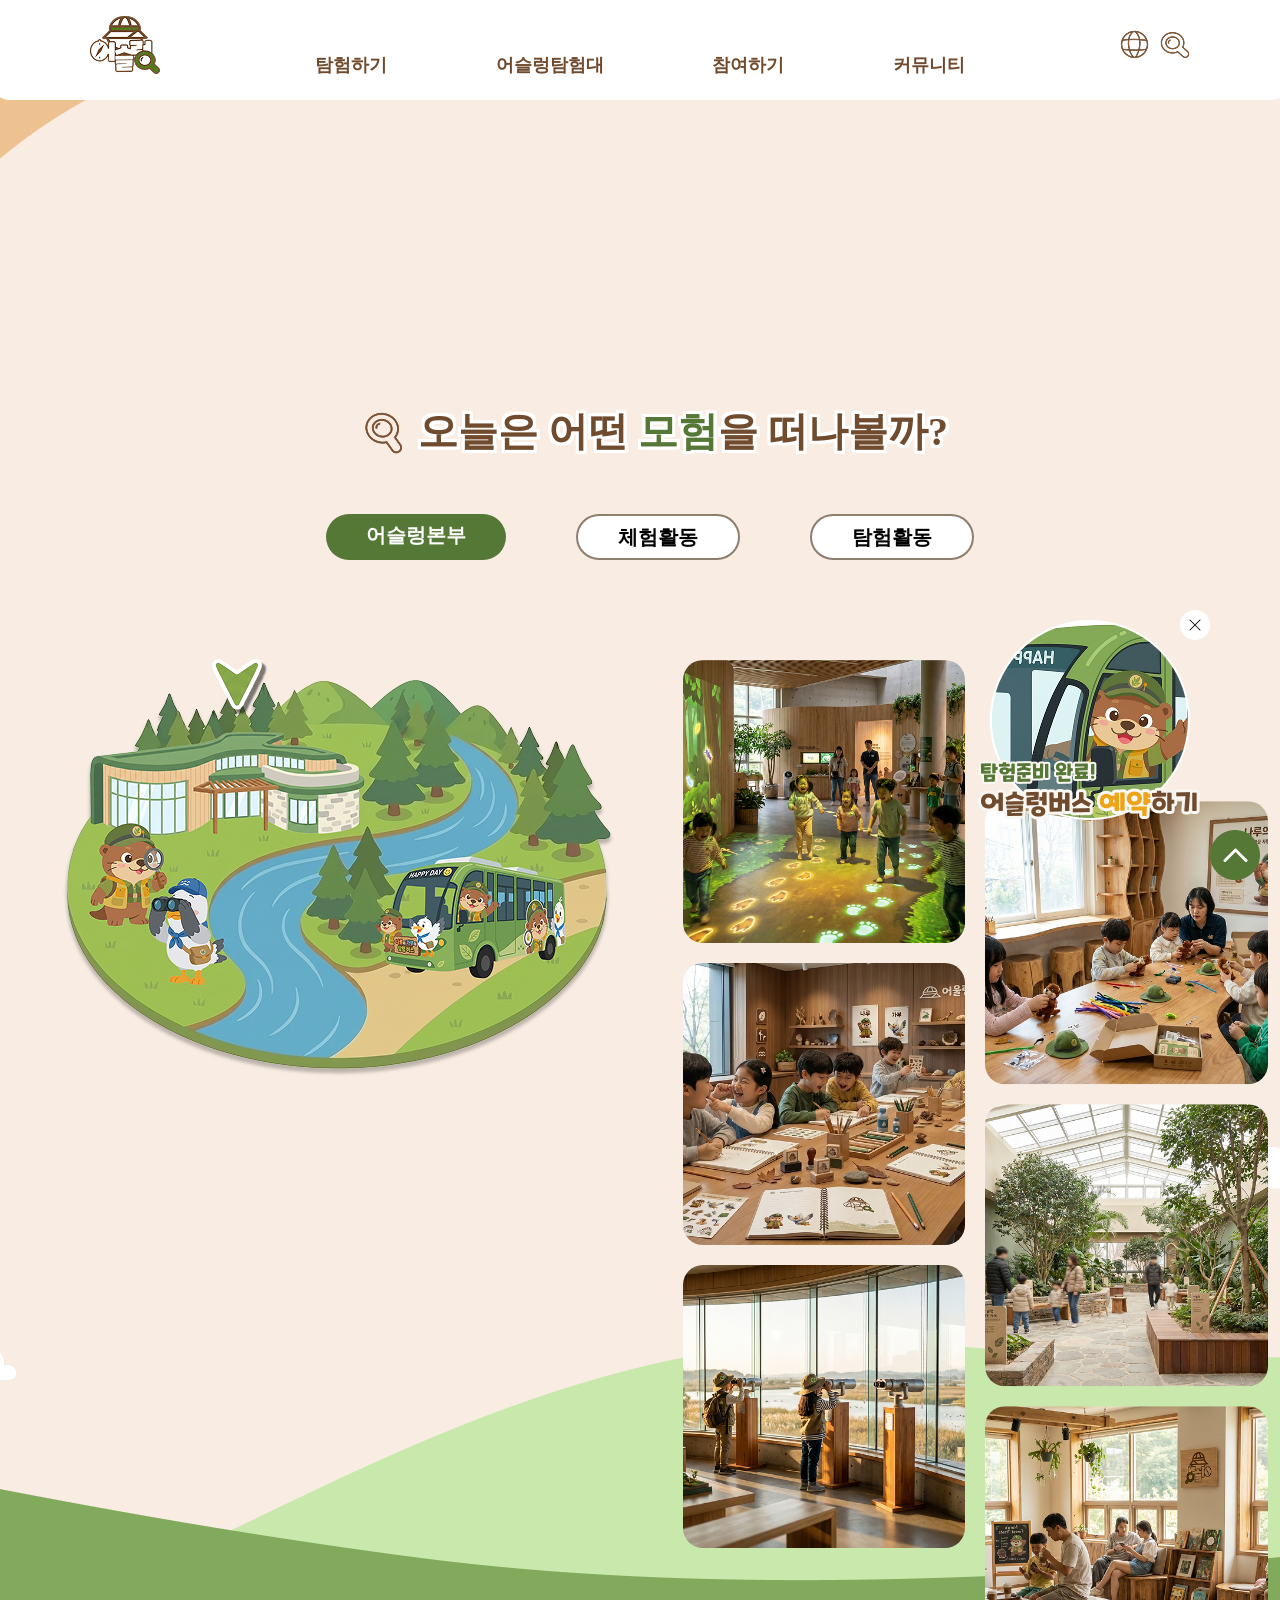
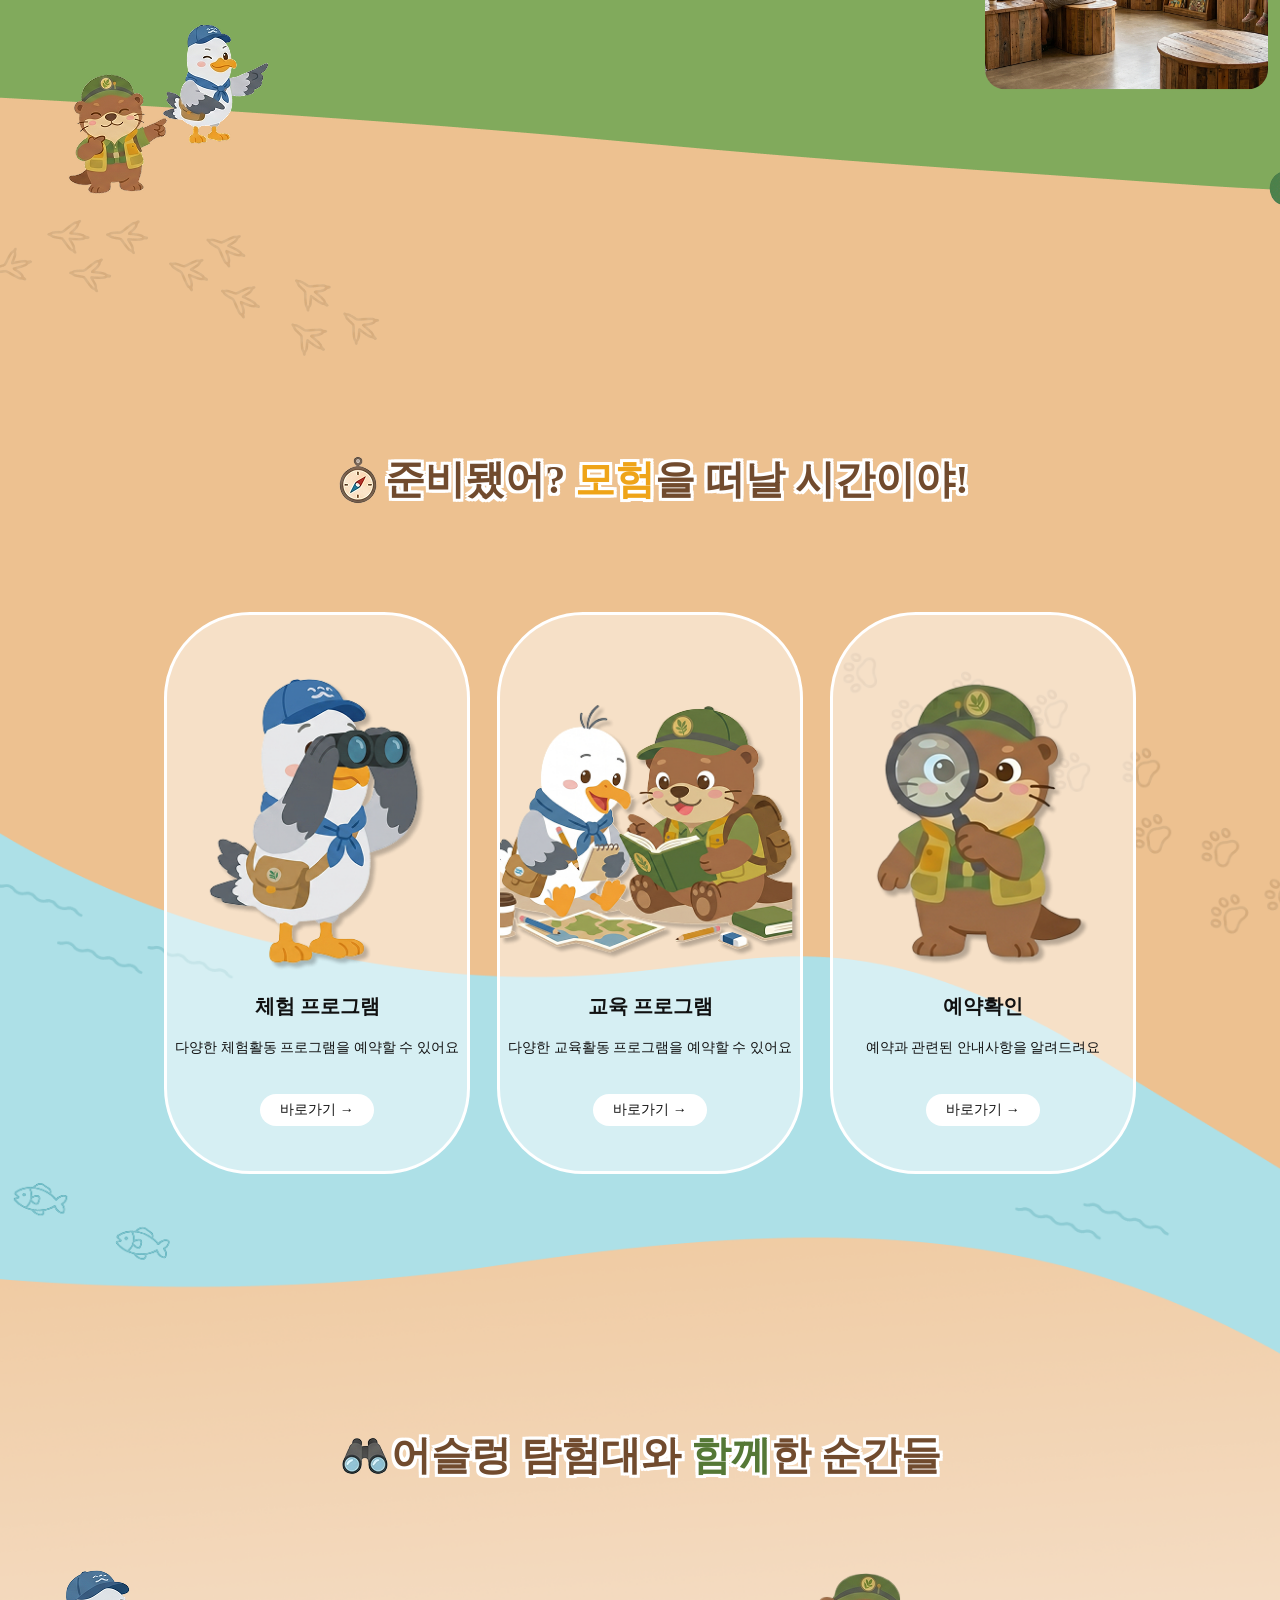
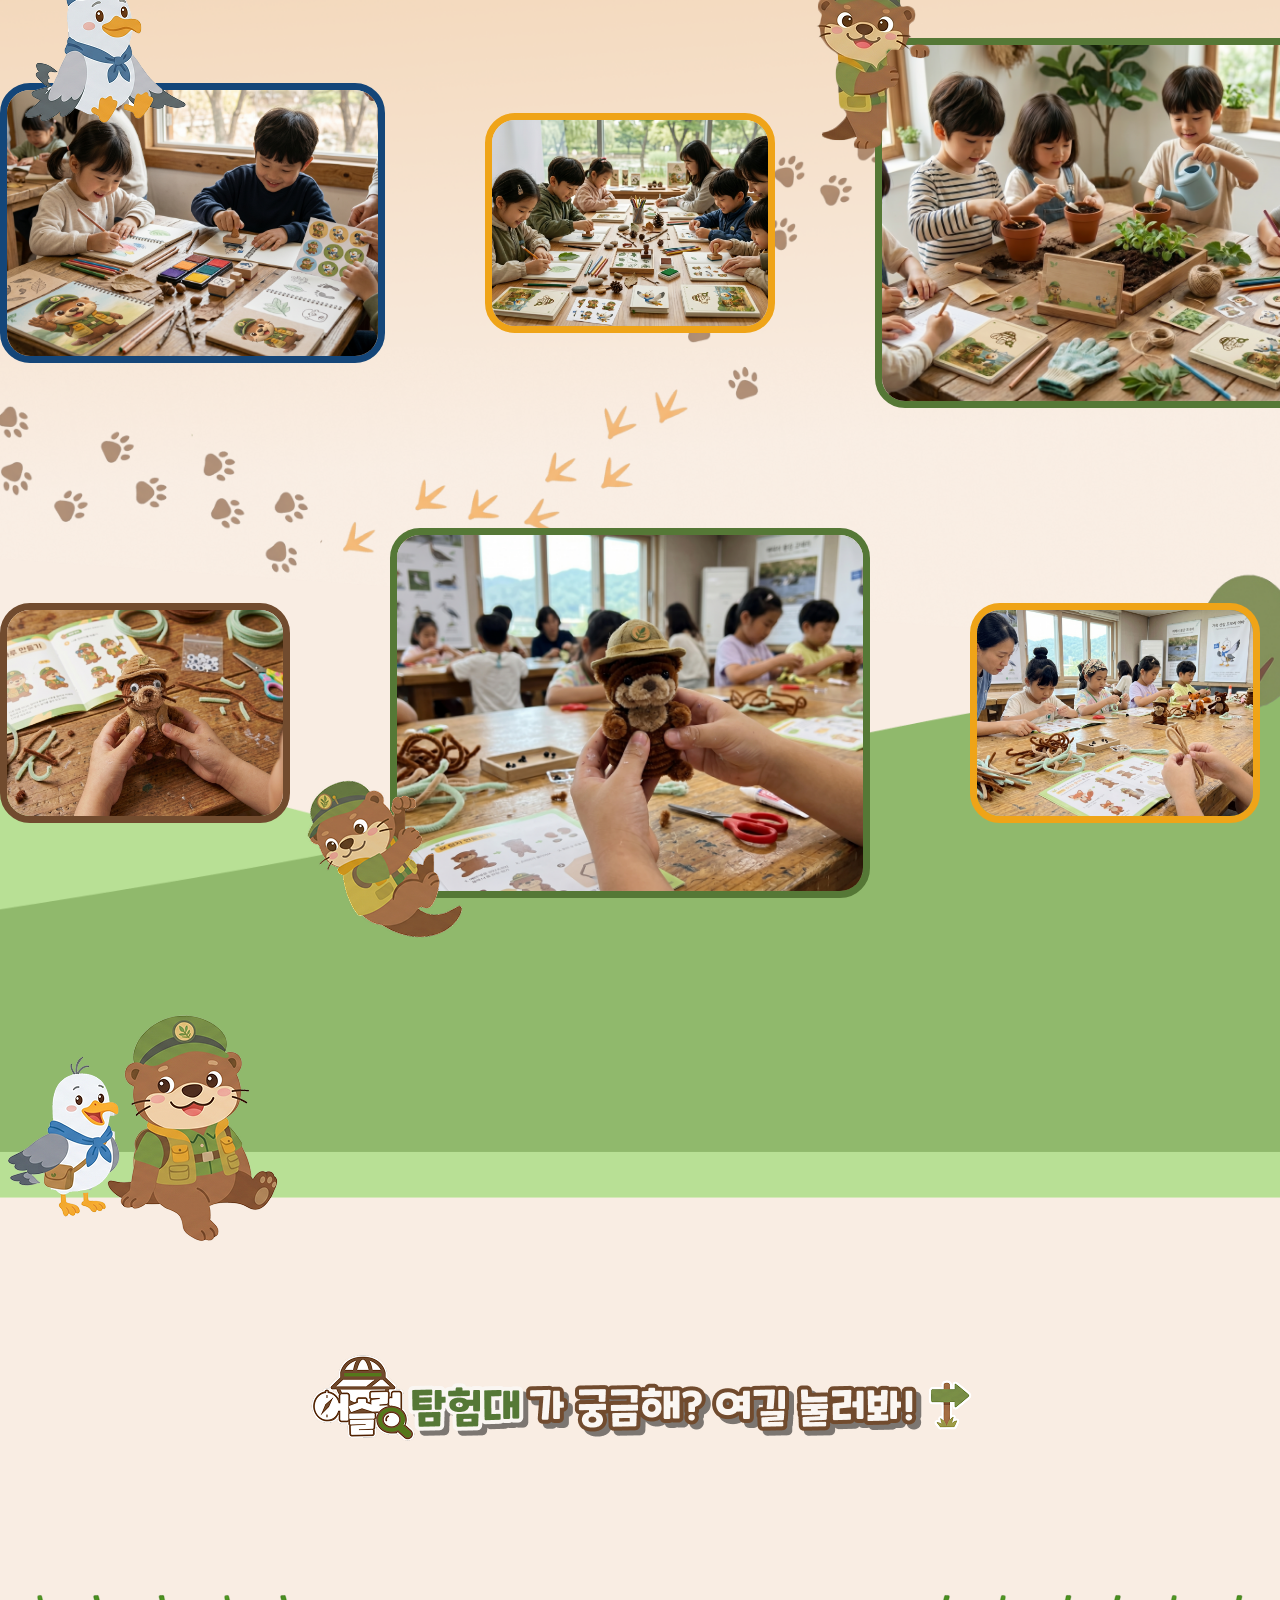
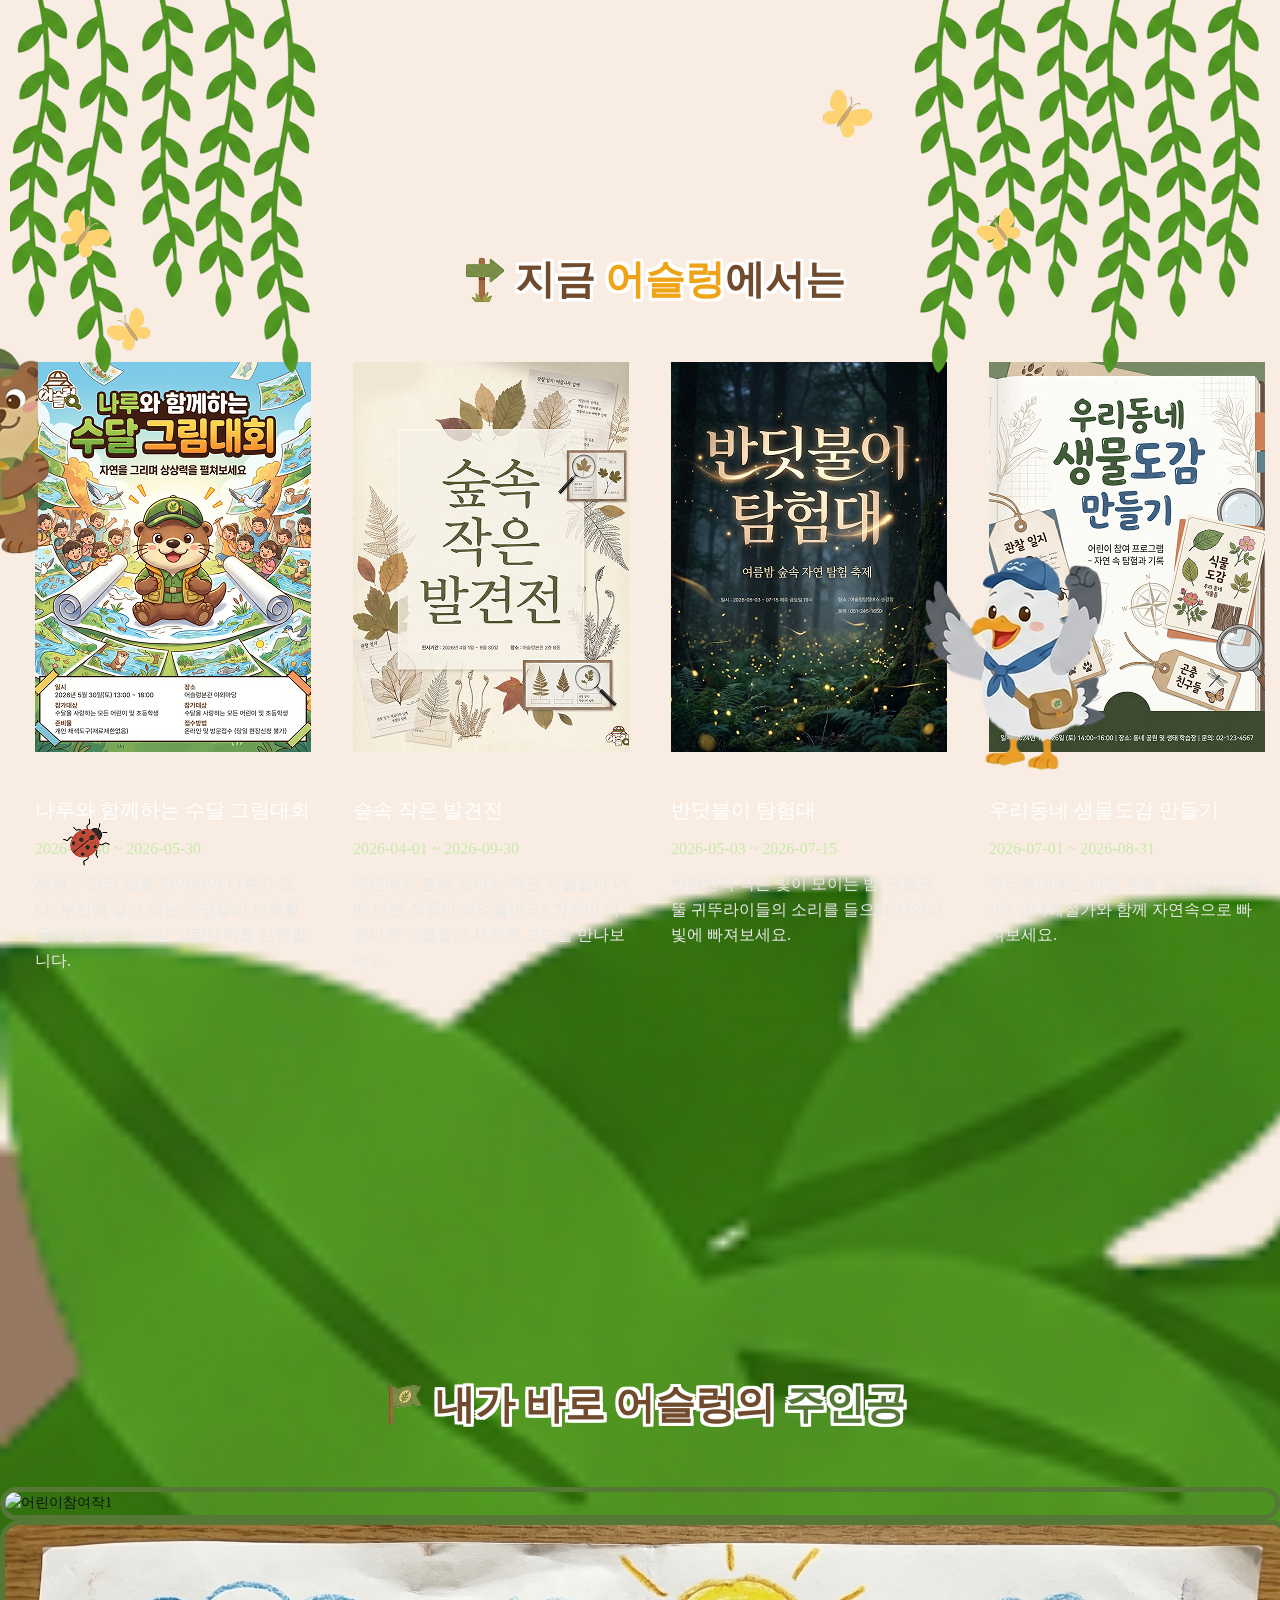
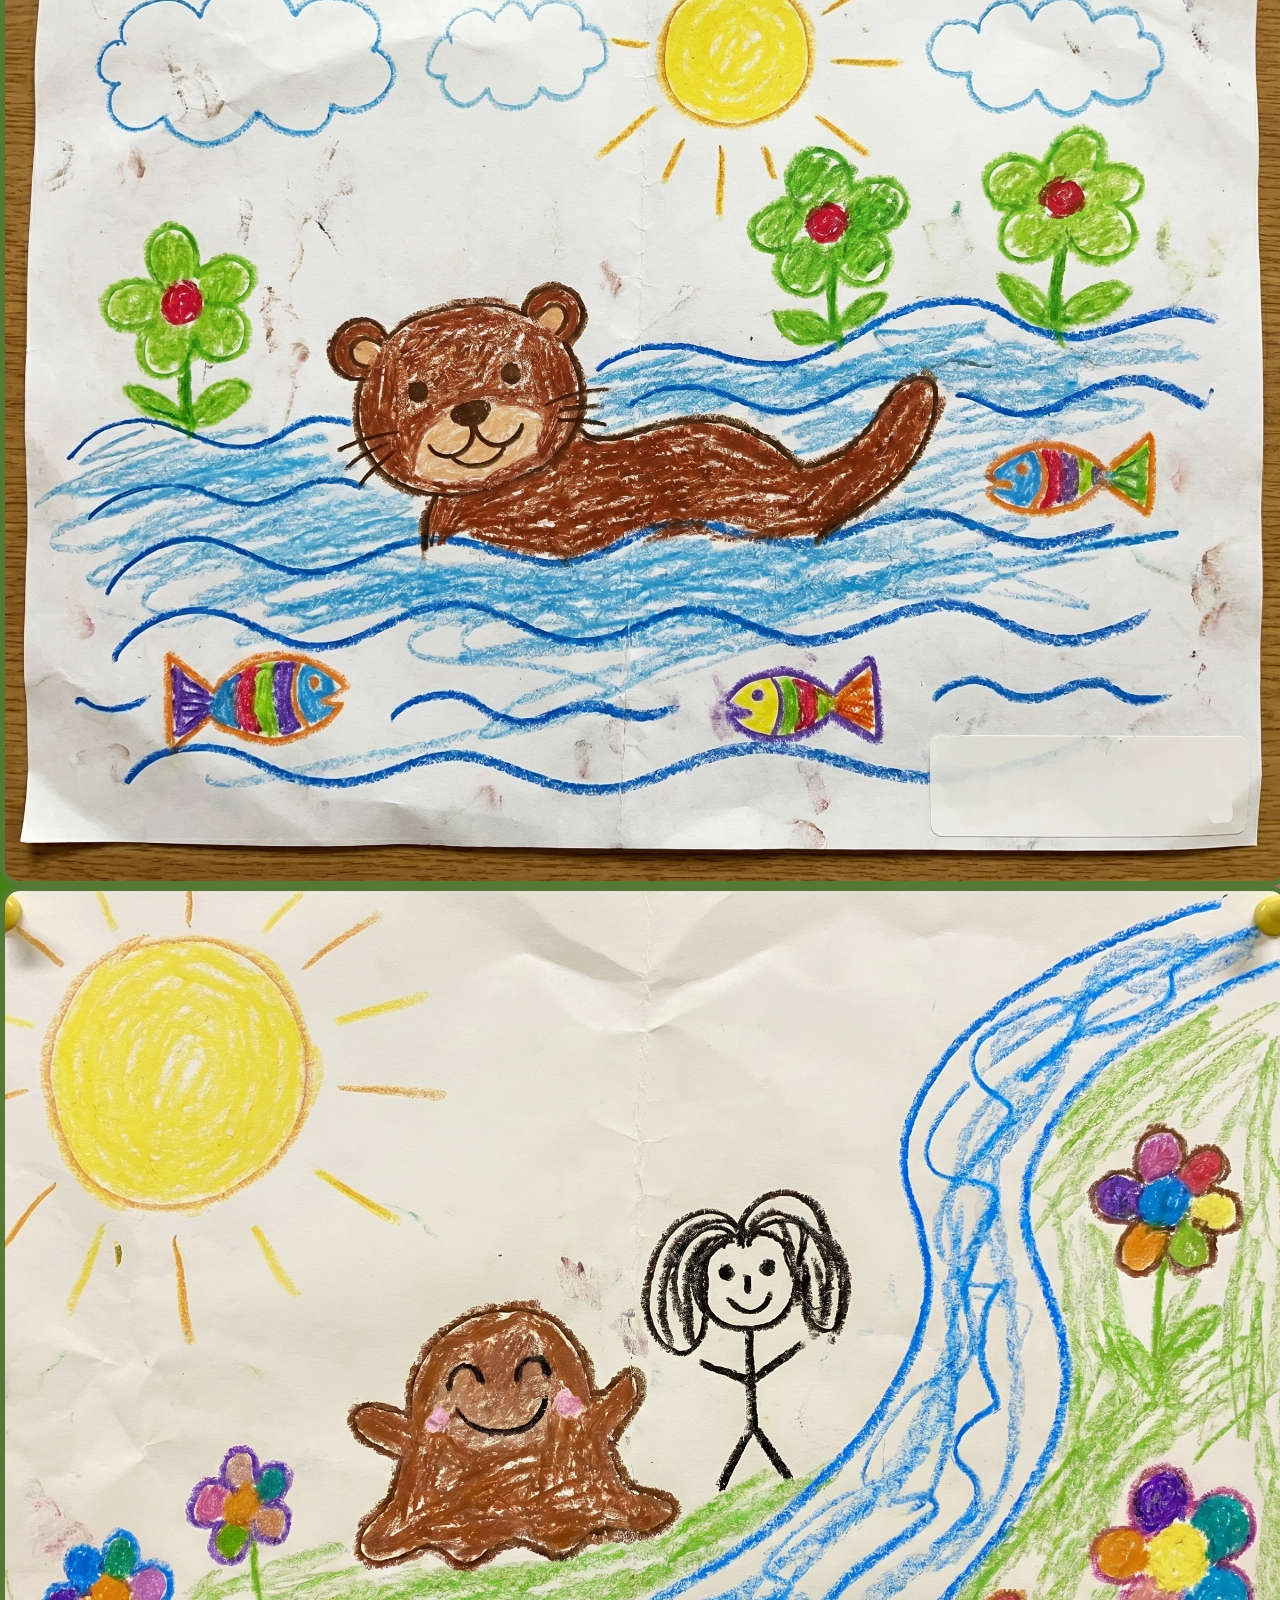
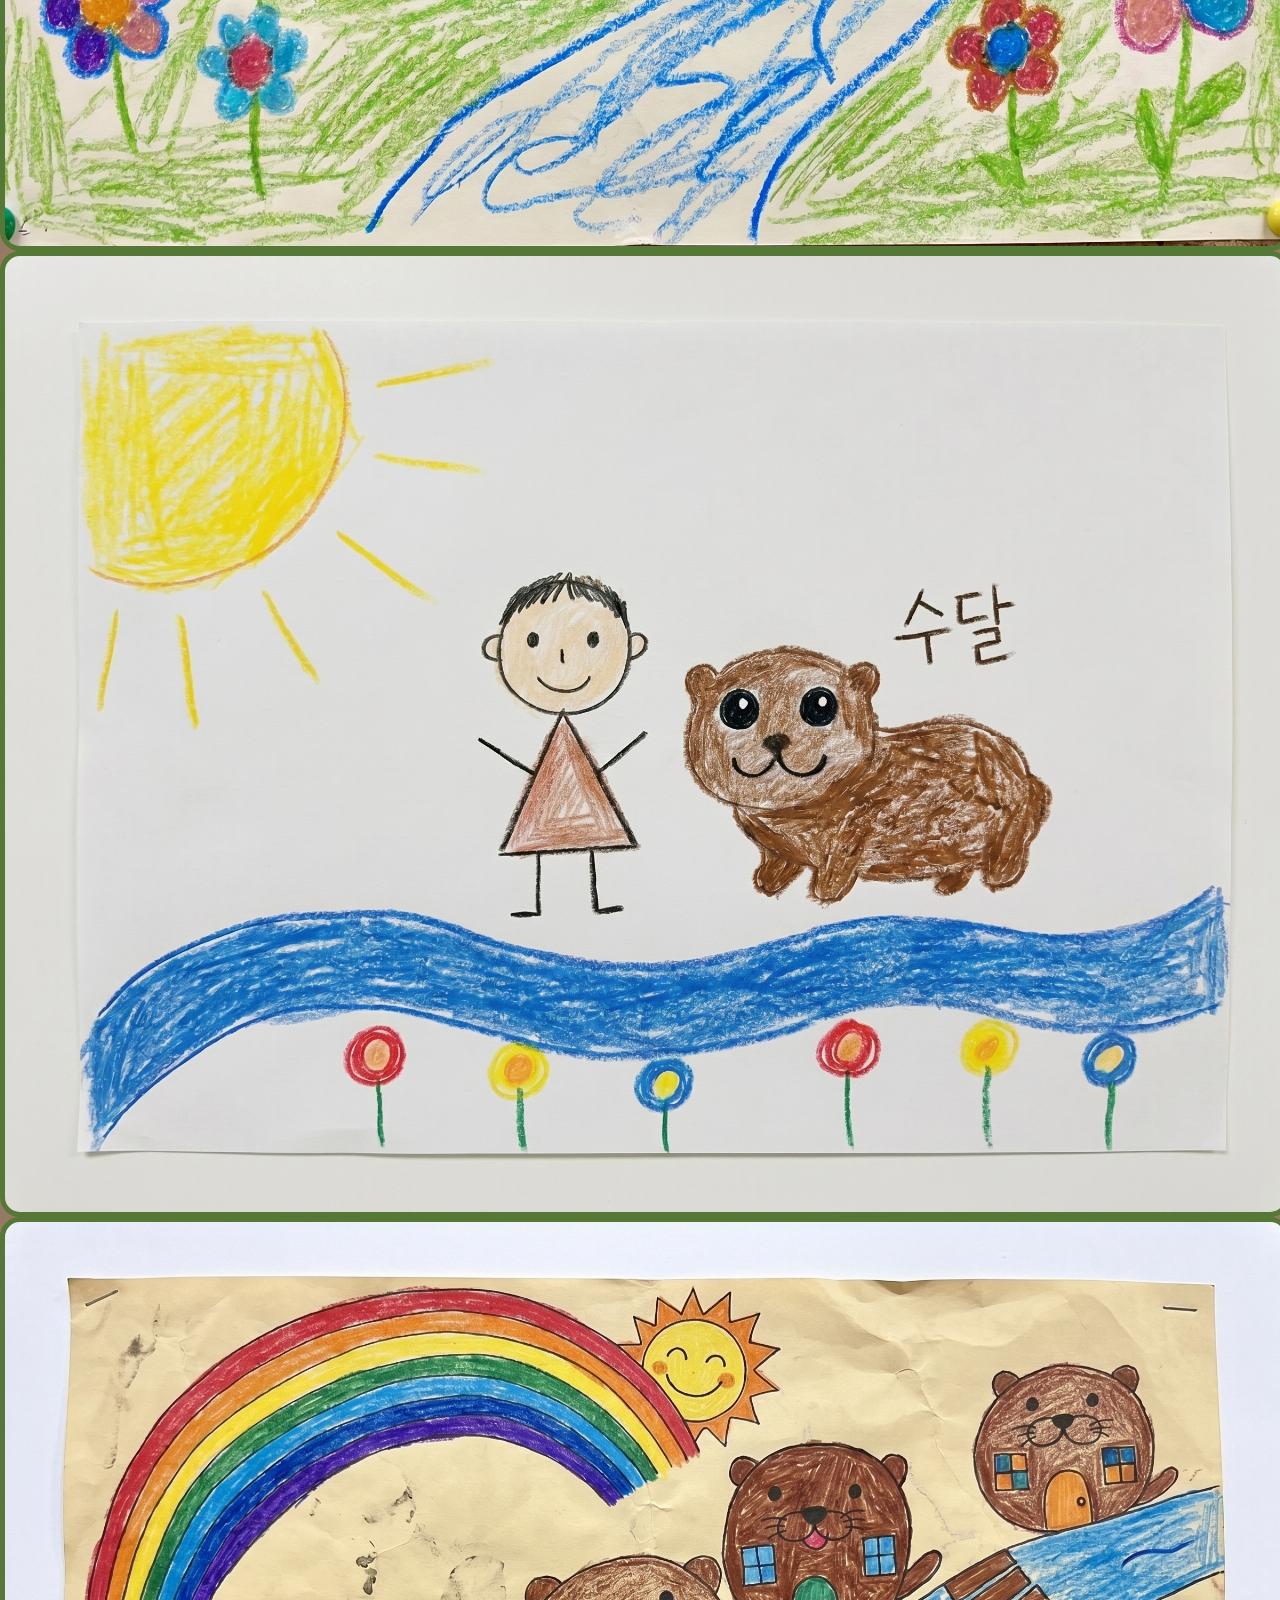
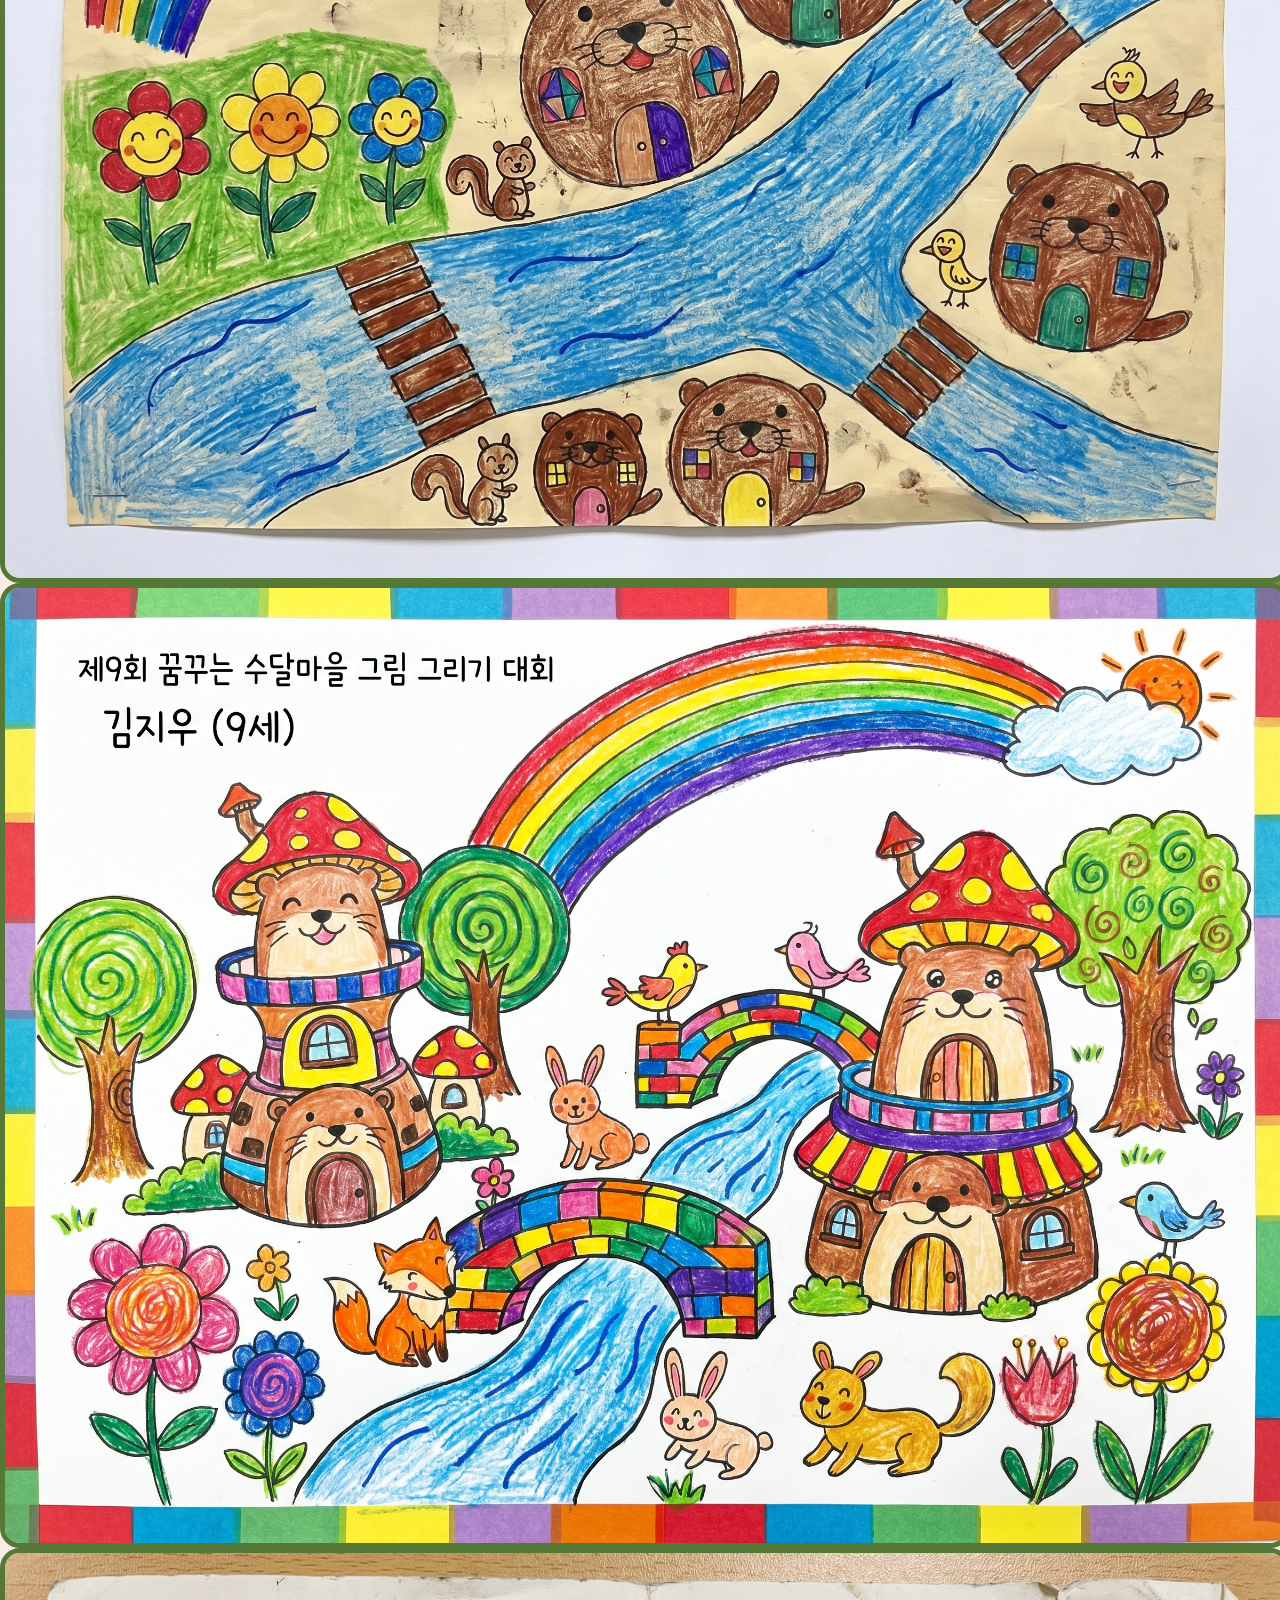
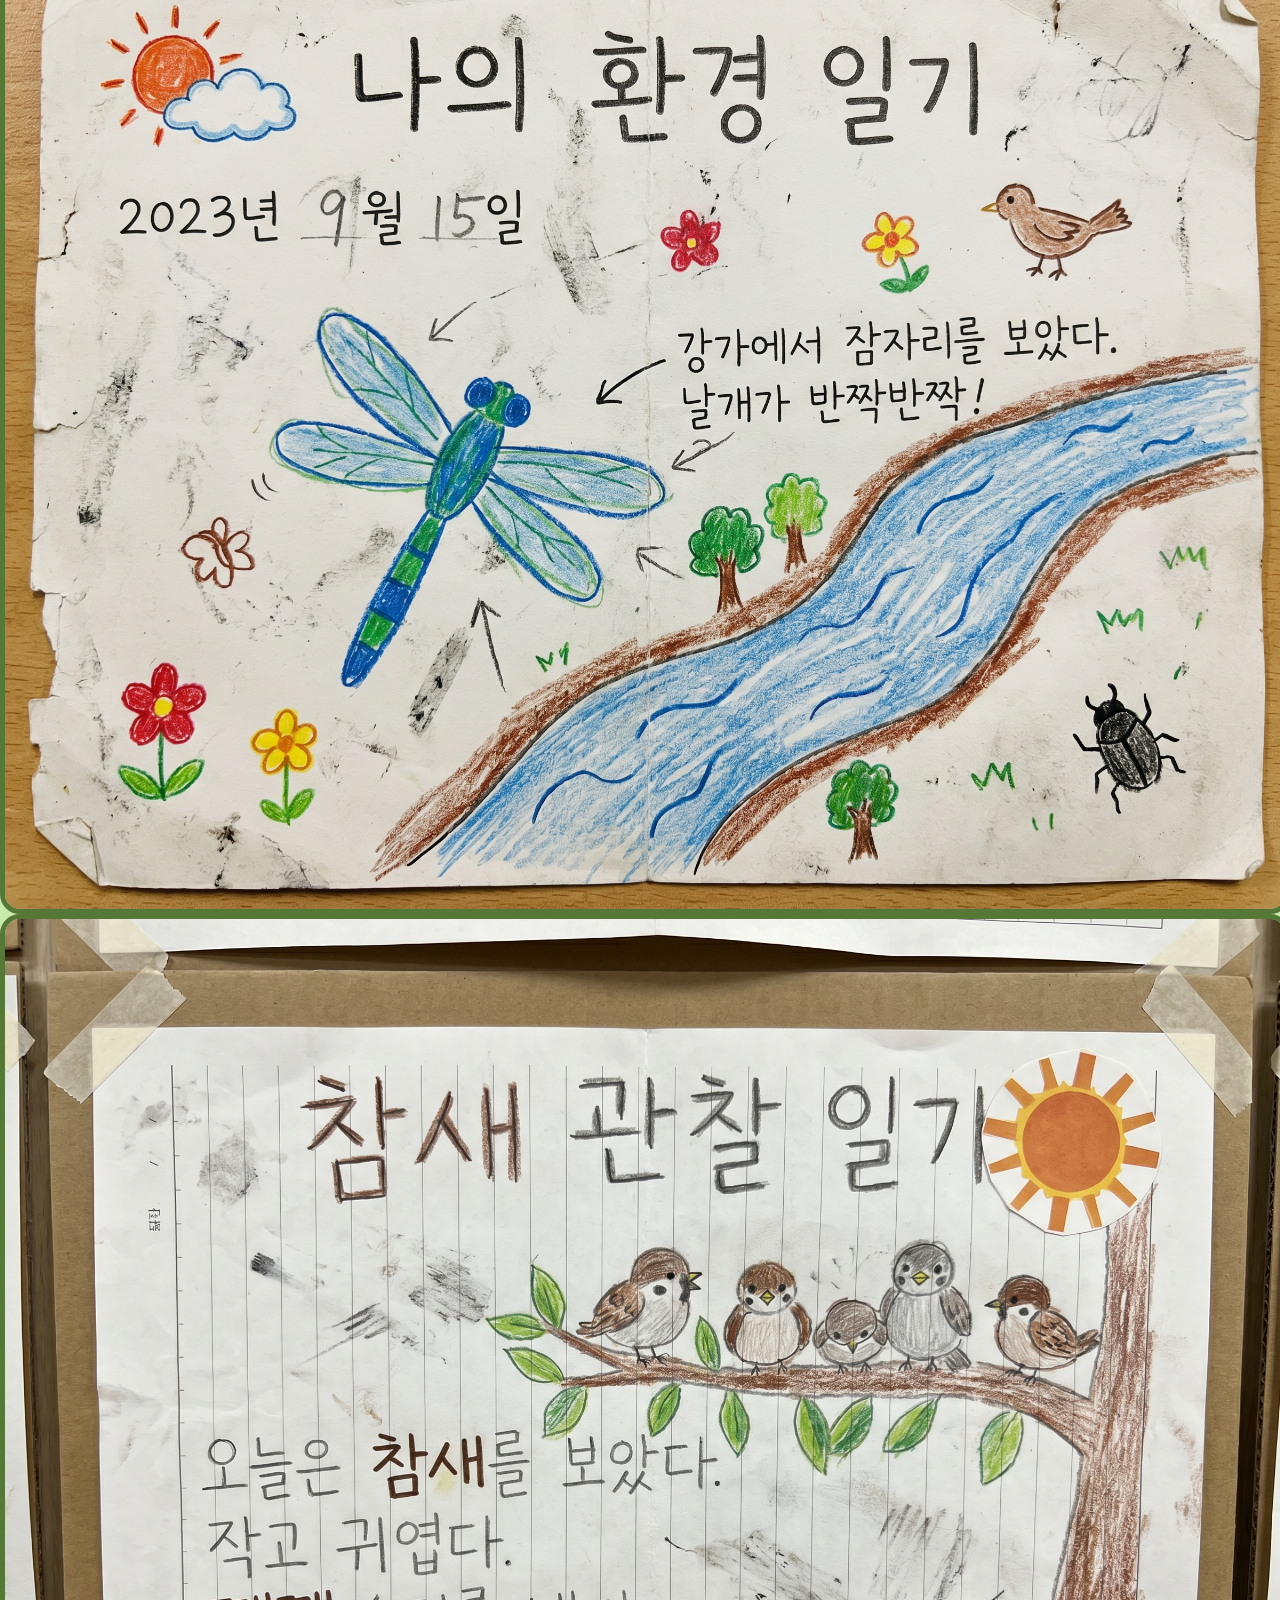
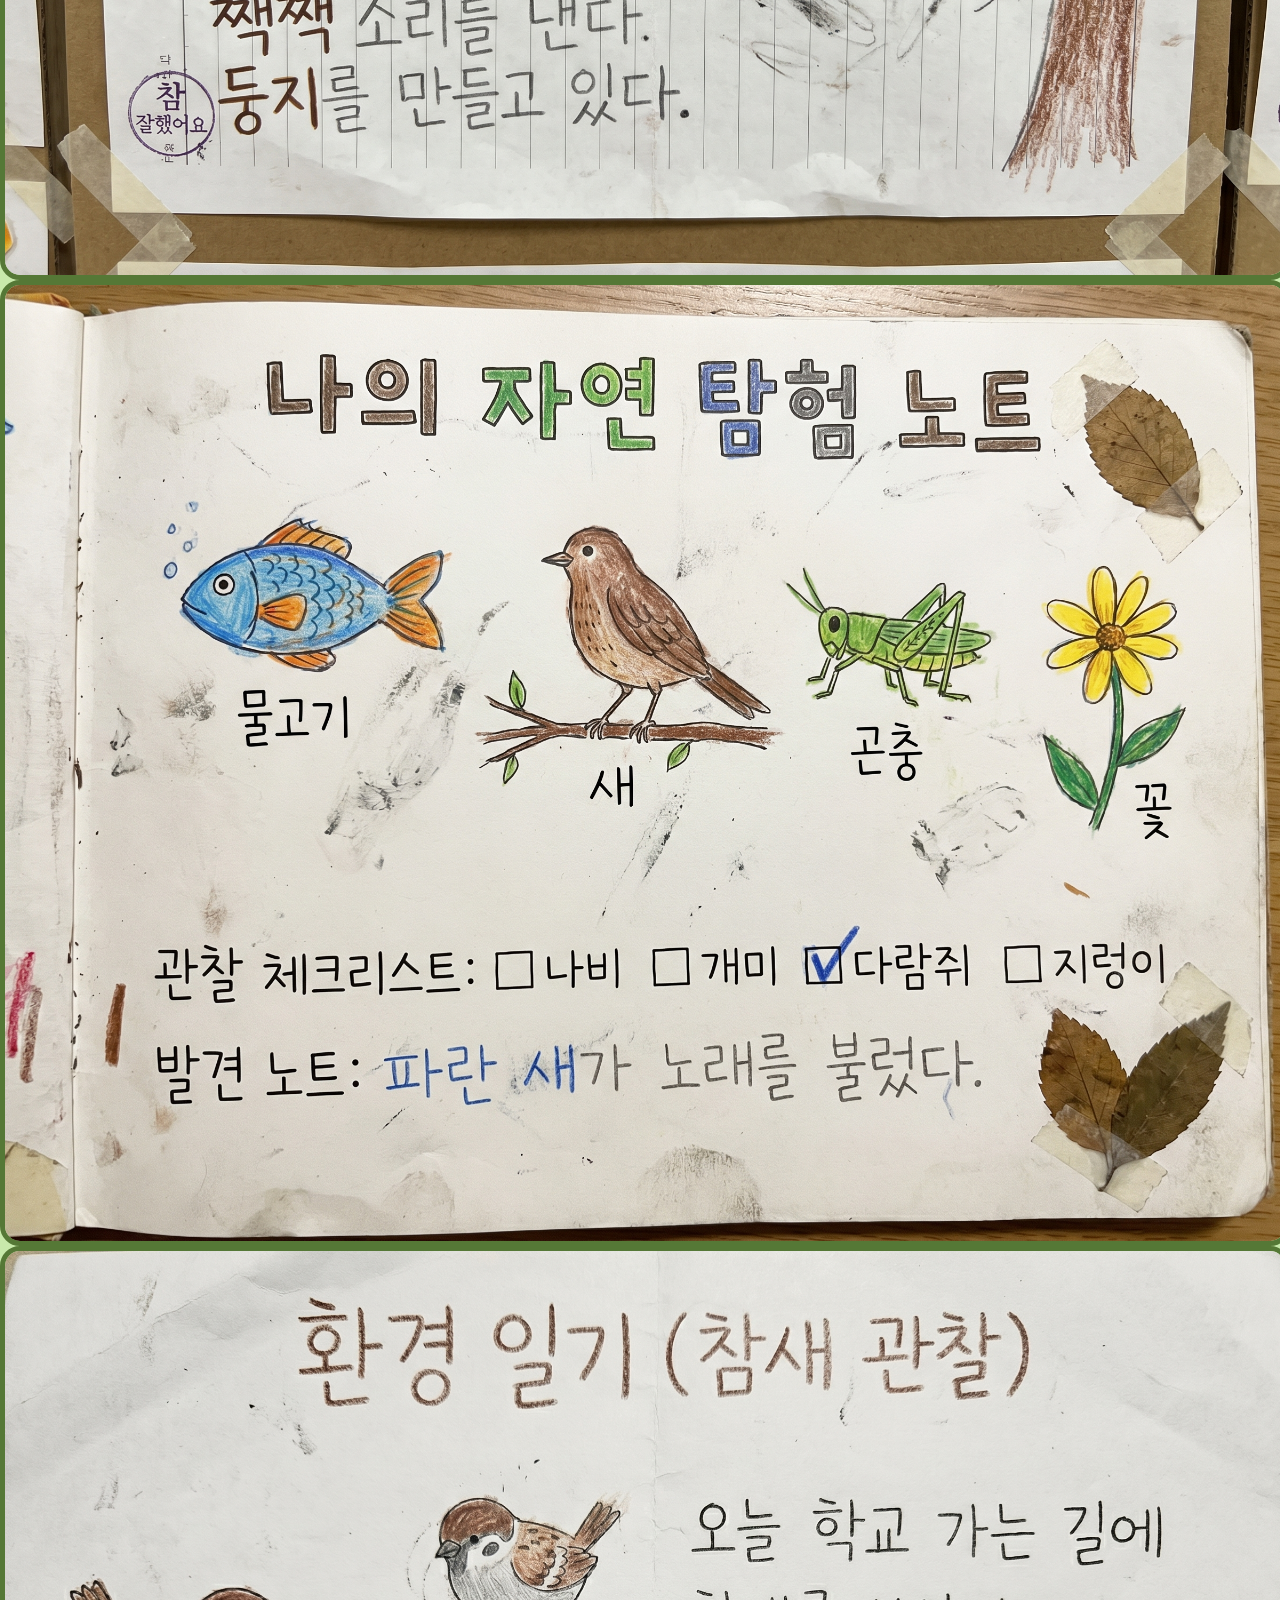
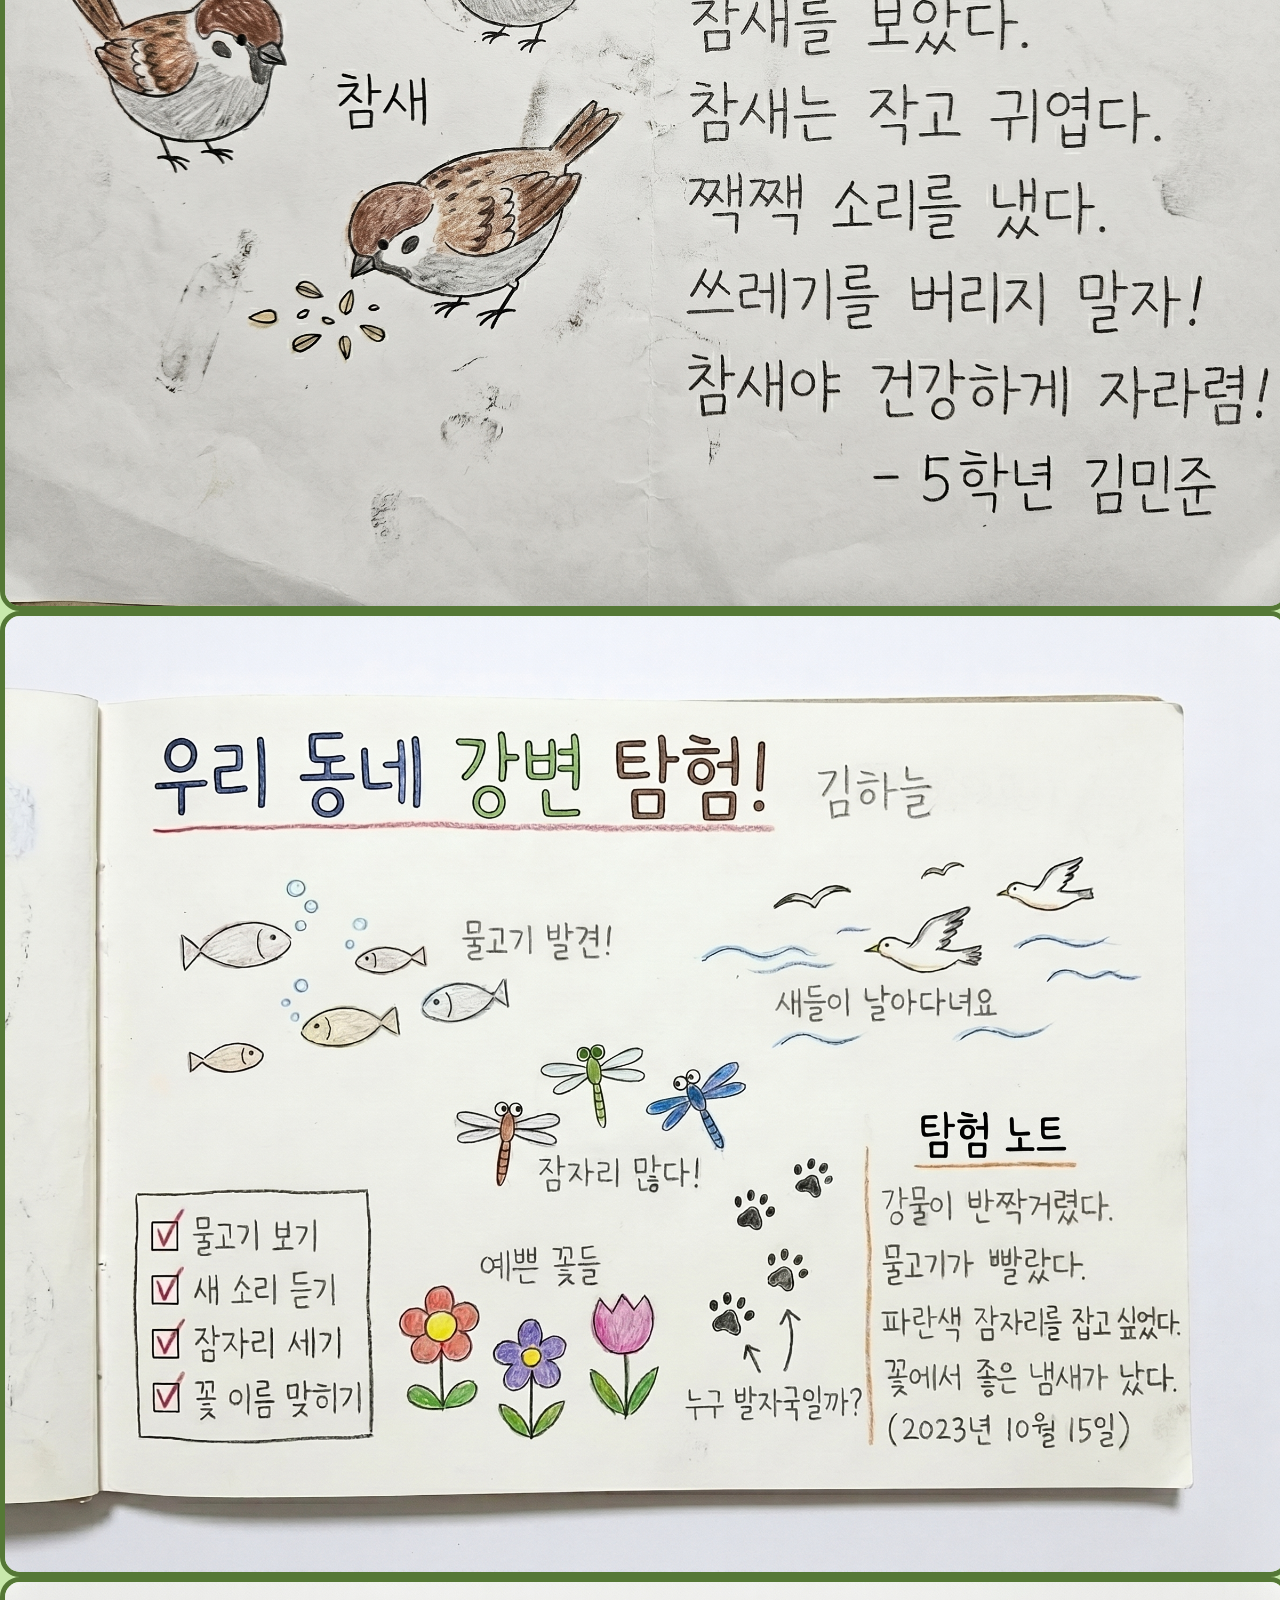
==== commit 9c960e81: "링크수정" ====
--- a/index.html
+++ b/index.html
@@ -22,8 +22,8 @@
         <div class="menu">
             <h1><a href="./index.html"><img src="./images/logo-02.png" alt="logo"></a></h1>
             <ul>
-                <li><a href="#"><img src="./images/header_icon1.png" alt="seach"></a></li>
-                <li><a href="#"><img src="./images/header_icon2.png" alt="language"></a></li>
+                <li><a href="#none"><img src="./images/header_icon1.png" alt="seach"></a></li>
+                <li><a href="#none"><img src="./images/header_icon2.png" alt="language"></a></li>
             </ul>
         </div>
         <nav>
@@ -93,28 +93,28 @@
                     </div>
                     <div class="map_card">
                         <div class="card_group active-card" data-card="1">
-                            <img src="./images/1.jpeg" alt="임시">
-                            <img src="./images/2.jpeg" alt="임시">
-                            <img src="./images/3.jpeg" alt="임시">
-                            <img src="./images/4.jpeg" alt="임시">
-                            <img src="./images/5.jpeg" alt="임시">
-                            <img src="./images/6.jpeg" alt="임시">
+                            <img src="./sub3_images/room2-2.png" alt="본부1">
+                            <img src="./sub3_images/room5-2.png" alt="본부2">
+                            <img src="./sub3_images/room6-2.png" alt="본부3">
+                            <img src="./sub3_images/room1-1.png" alt="본부4">
+                            <img src="./sub3_images/room7-2.png" alt="본부5">
+                            <img src="./sub3_images/room8-2.png" alt="본부6">
                         </div>
                         <div class="card_group" data-card="2">
-                            <img src="./images/7.jpeg" alt="임시">
-                            <img src="./images/8.jpeg" alt="임시">
-                            <img src="./images/9.jpeg" alt="임시">
-                            <img src="./images/10.jpeg" alt="임시">
-                            <img src="./images/11.jpeg" alt="임시">
-                            <img src="./images/12.jpeg" alt="임시">
+                            <img src="./images/7.jpeg" alt="체험1">
+                            <img src="./images/8.jpeg" alt="체험2">
+                            <img src="./images/11.jpeg" alt="체험3">
+                            <img src="./images/5.jpeg" alt="체험4">
+                            <img src="./images/1.jpeg" alt="체험5">
+                            <img src="./images/2.jpeg" alt="체험6">
                         </div>
                         <div class="card_group" data-card="3">
-                            <img src="./images/13.jpeg" alt="임시">
-                            <img src="./images/14.jpeg" alt="임시">
-                            <img src="./images/15.jpeg" alt="임시">
-                            <img src="./images/16.jpeg" alt="임시">
-                            <img src="./images/17.jpeg" alt="임시">
-                            <img src="./images/18.jpeg" alt="임시">
+                            <img src="./images/23.jpeg" alt="탐험1">
+                            <img src="./images/18.jpeg" alt="탐험2">
+                            <img src="./images/25.jpeg" alt="탐험3">
+                            <img src="./images/15.jpeg" alt="탐험4">
+                            <img src="./images/22.jpeg" alt="탐험5">
+                            <img src="./images/19.jpeg" alt="탐험6">
                         </div>
                     </div>
                 </div>
@@ -138,7 +138,7 @@
                             </div>
                             <h3 class="card_title">체험 프로그램</h3>
                             <p>다양한 체험활동 프로그램을 예약할 수 있어요</p>
-                            <a href="#">바로가기 →</a>
+                            <a href="./sub3.html#program">바로가기 →</a>
                         </li>
 
                         <li class="hover_line2">
@@ -148,7 +148,7 @@
                             </div>
                             <h3 class="card_title">교육 프로그램</h3>
                             <p>다양한 교육활동 프로그램을 예약할 수 있어요</p>
-                            <a href="#">바로가기 →</a>
+                            <a href="#event">바로가기 →</a>
                         </li>
 
                         <li class="hover_line3">
@@ -158,7 +158,7 @@
                             </div>
                             <h3 class="card_title">예약확인</h3>
                             <p>예약과 관련된 안내사항을 알려드려요</p>
-                            <a href="#">바로가기 →</a>
+                            <a href="./sub2.html#booking">바로가기 →</a>
                         </li>
                     </ul>
                 </div>
@@ -299,7 +299,7 @@
         </div>
 
         <section id="img_banner">
-            <a href="#"><img src="./images/banner1_text.png" alt="배너텍스트"></a>
+            <a href="./sub1.html"><img src="./images/banner1_text.png" alt="배너텍스트"></a>
             <img src="./images/banner-gbnr.png" alt="나루가부">
         </section>
 
@@ -389,12 +389,12 @@
 
     <footer id="footer">
         <div class="inner">
-            <h1><a href="#"><img src="./images/logo-02.png" alt="로고이미지"></a></h1>
+            <h1><a href="./index.html"><img src="./images/logo-02.png" alt="로고이미지"></a></h1>
             <ul>
-                <li><a href="#"><span>개인정보처리방침</span></a></li>
-                <li><a href="#">이메일무단수집거부</a></li>
-                <li><a href="#">저작권정책</a></li>
-                <li><a href="#">오시는길</a></li>
+                <li><a href="#none"><span>개인정보처리방침</span></a></li>
+                <li><a href="#none">이메일무단수집거부</a></li>
+                <li><a href="#none">저작권정책</a></li>
+                <li><a href="#none">오시는길</a></li>
             </ul>
             <h4>을숙도생태공원(604020) 부산 사하구 하단동 1207 ㅣ 051-245-1650 </h4>
             <p>Copyright © 2026 USREUNG. All rights reserved</p>
@@ -407,7 +407,7 @@
 
     <!--popup-->
     <div class="popup_box">
-        <a href="#"><img src="./images/popup1.png" alt="버스안내팝업" class="popup"></a>
+        <a href="./sub2.html#booking"><img src="./images/popup1.png" alt="버스안내팝업" class="popup"></a>
         <img src="./images/close_bnt.png" alt="닫기버튼" class="popup_close">
     </div>
     <a href="#header"><img src="./images/top_bnt.png" alt="위로가기버튼" class="top_btn"></a>
--- a/css/style.css
+++ b/css/style.css
@@ -153,12 +153,15 @@
 /*video*/
 #video {
     position: relative;
+    margin: 0 auto;
+    width: 100%;
 }
 
 #video img {
     position: absolute;
     bottom: -35%;
     left: 0;
+    width: 100%;
 }
 
 /*map*/
@@ -355,6 +358,7 @@
     background-image: url(../images/bg2.png);
     background-repeat: no-repeat;
     background-position: center;
+    background-size: cover;
 }
 
 #program .title span {
@@ -647,7 +651,7 @@
 /*img_banner*/
 #img_banner {
     margin: 0 auto;
-    background-image: url(../images/banner1_cover.png);
+    background-image: url(../images/banner1_cover.jpg);
     background-size: cover;
     background-repeat: no-repeat;
     height: 400px;
@@ -707,6 +711,7 @@
 #event ul {
     display: flex;
     gap: 42px;
+    justify-content: center;
 }
 
 #event ul li {
@@ -952,7 +957,7 @@
 }
 
 #hero {
-    padding-bottom: 120px;
+    padding-bottom: 100px;
     position: relative;
 }
 
@@ -973,9 +978,11 @@
 /*footer*/
 #footer {
     padding: 150px 0 90px;
-    background: #B8E095 url(../images/footer_grass_bg.svg) no-repeat bottom center;
+    background: #B8E095 url(../images/footer_grass_bg.svg) no-repeat top center;
+    background-size: cover;
     text-align: center;
     position: relative;
+
 }
 
 .footer_gabu {
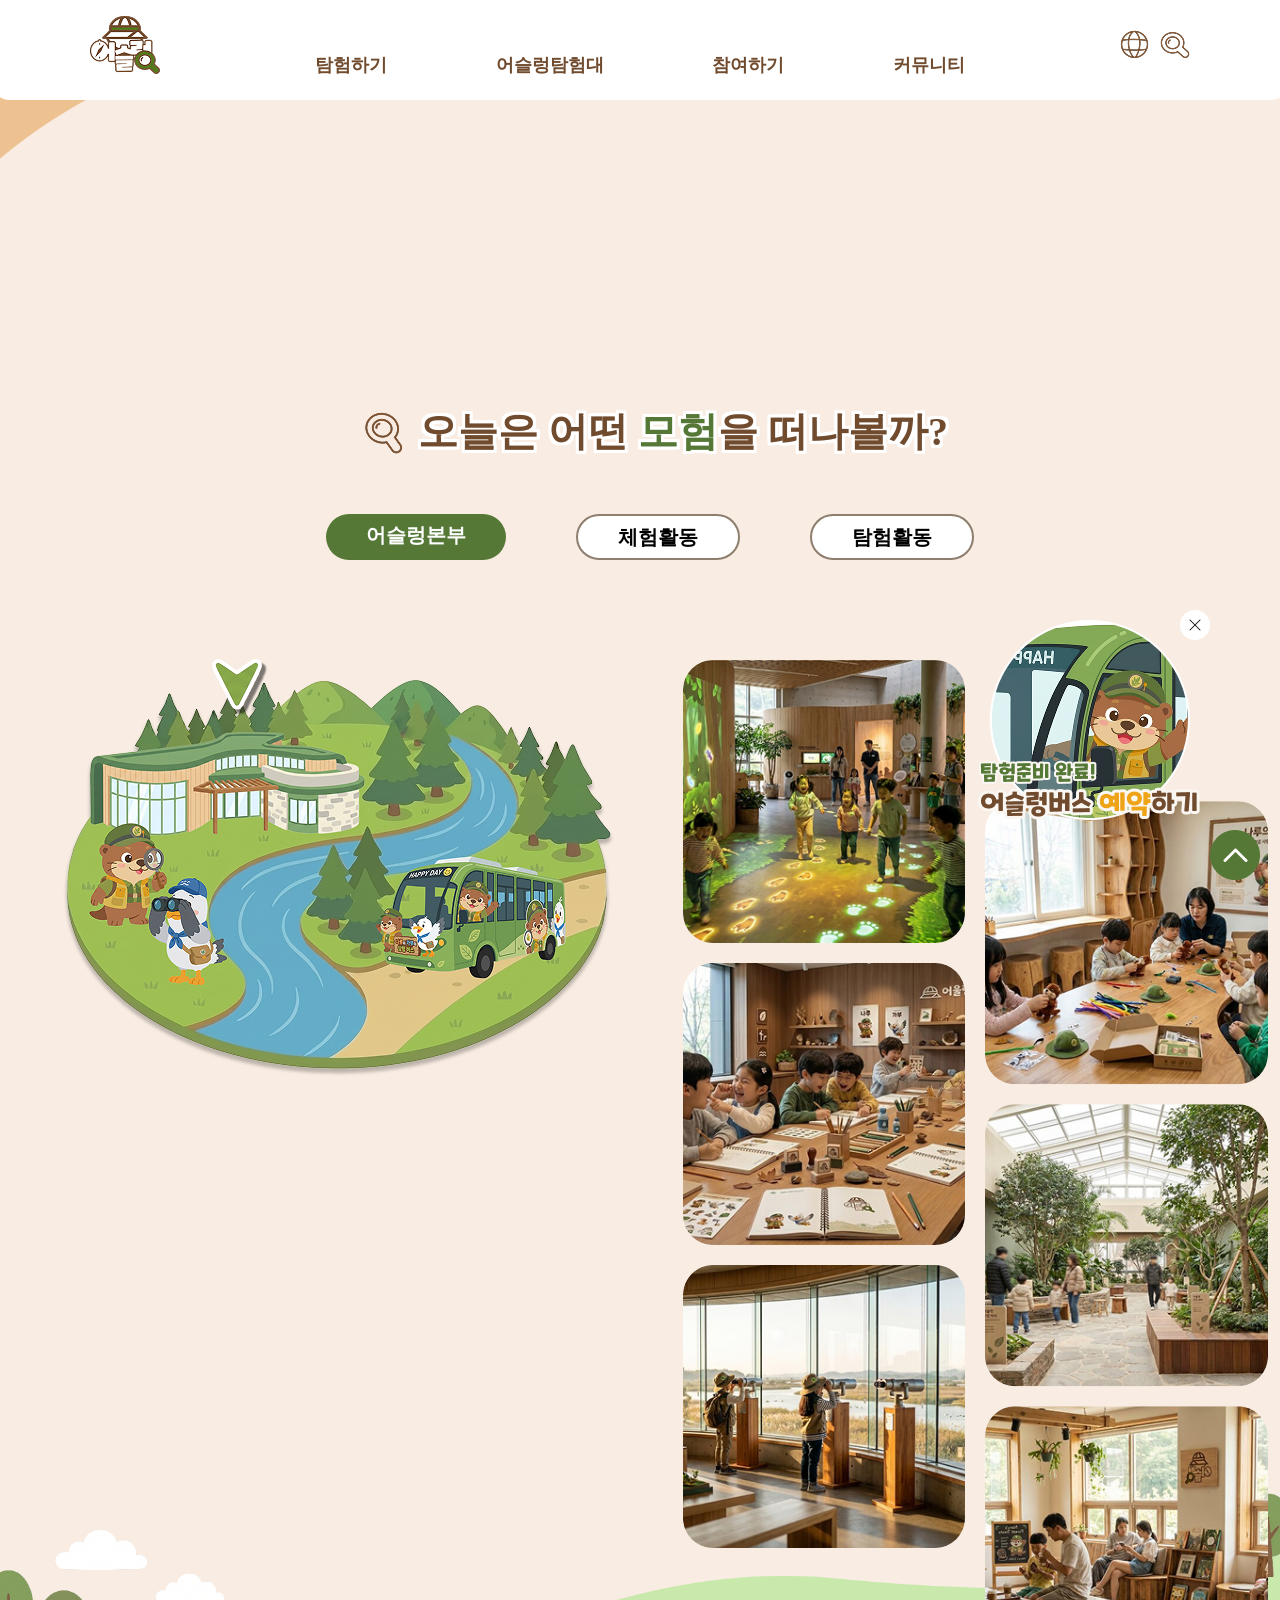
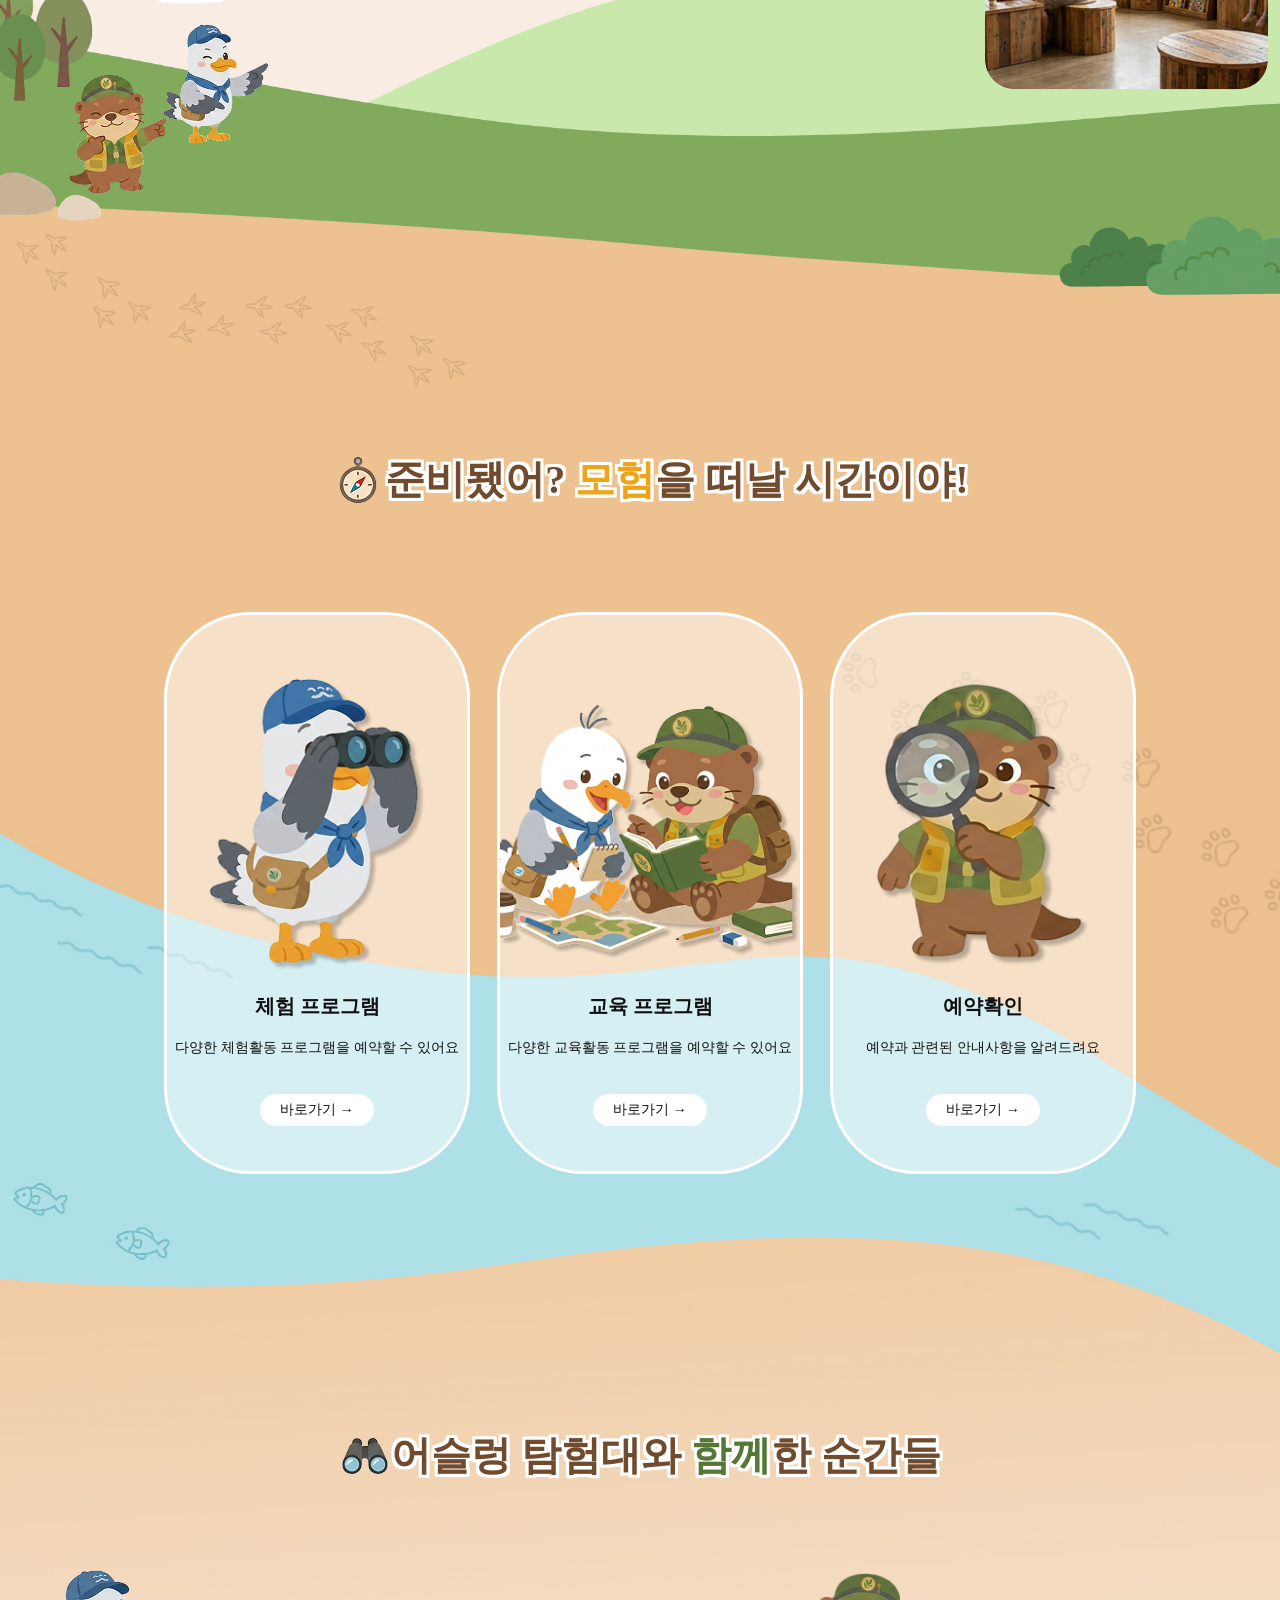
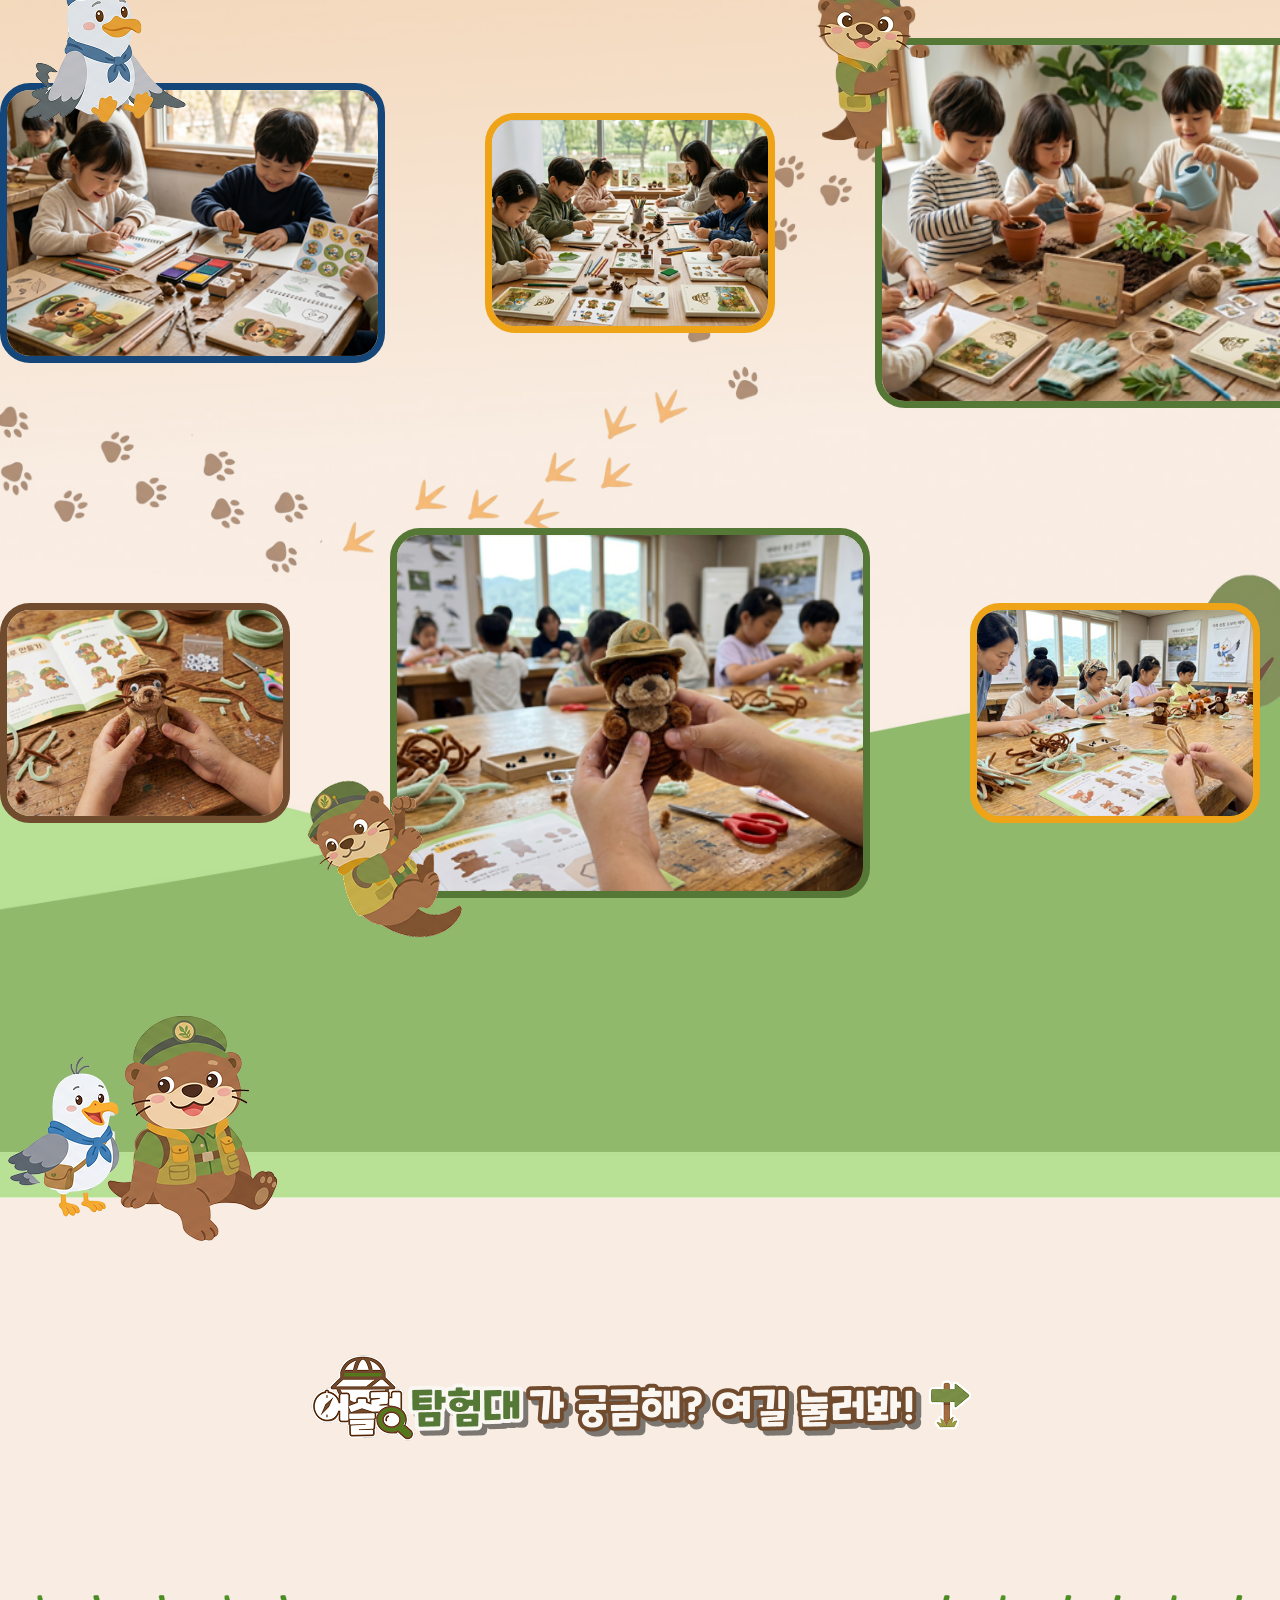
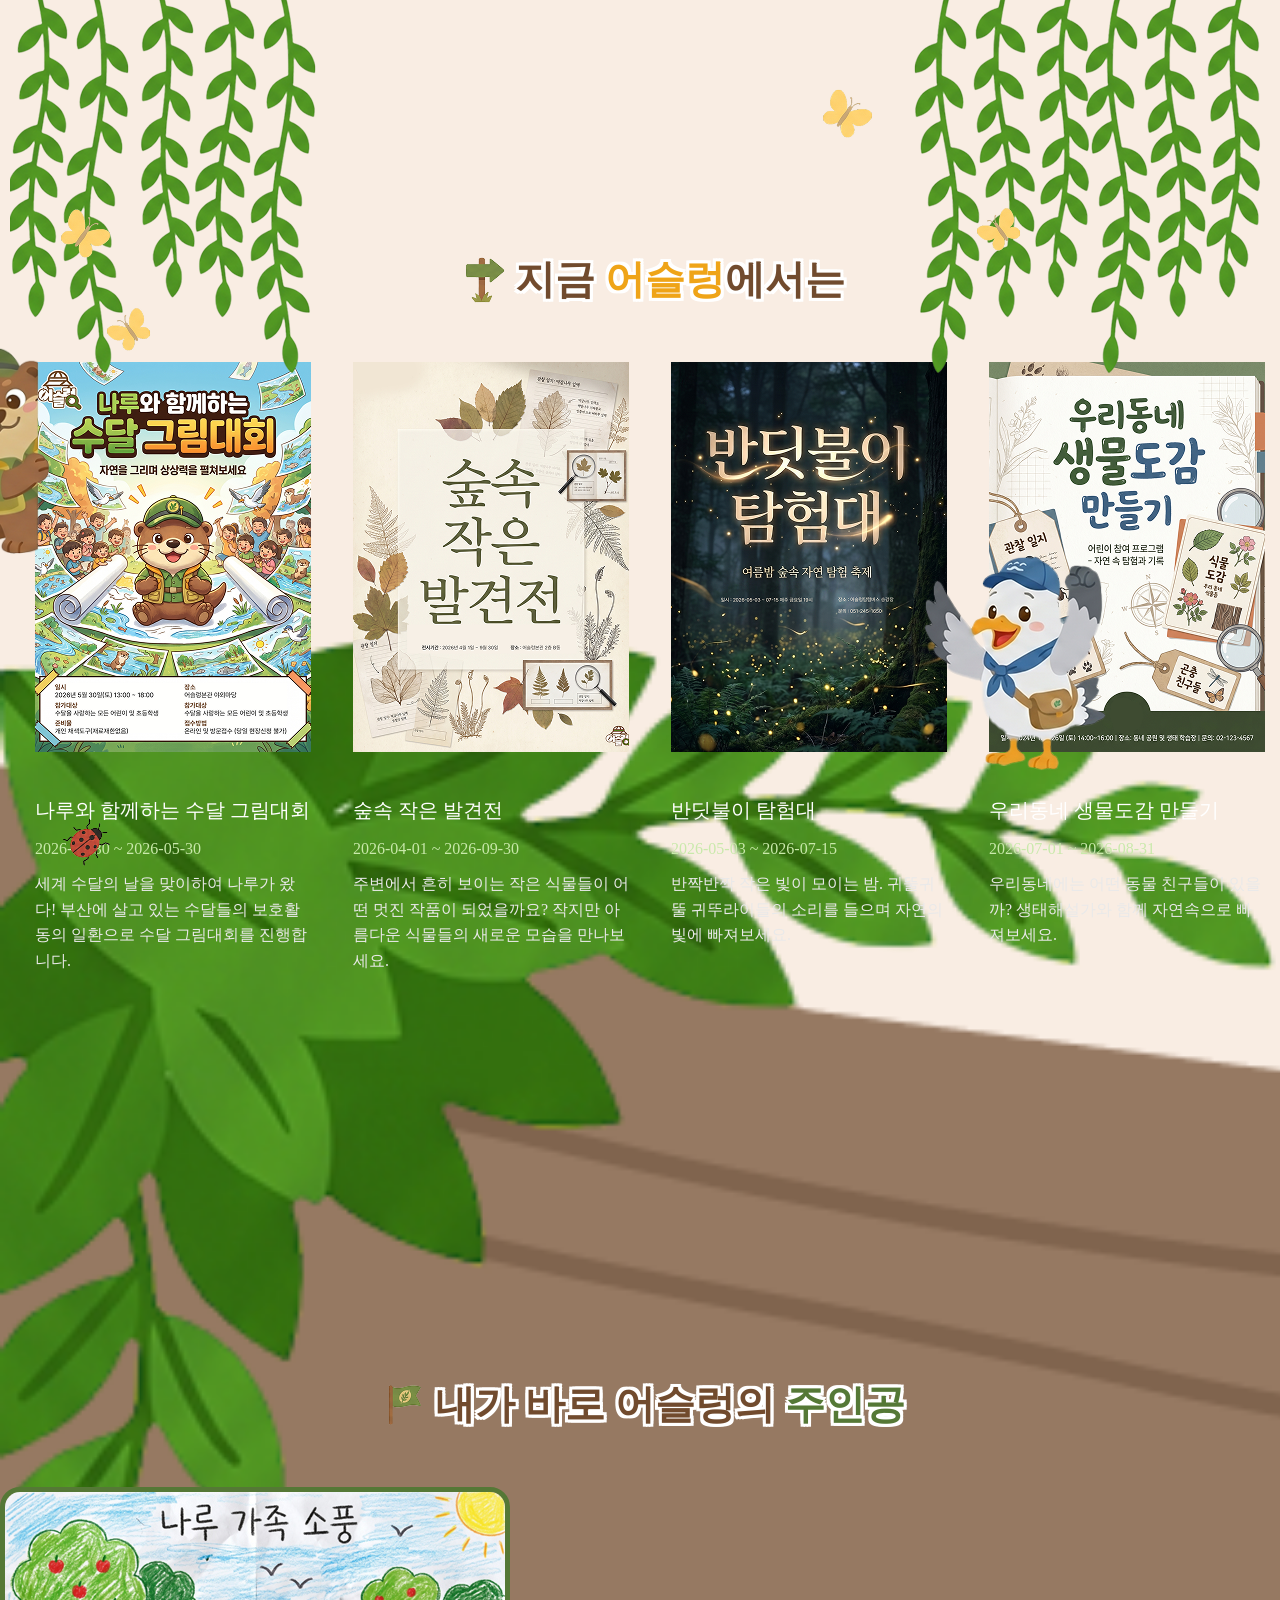
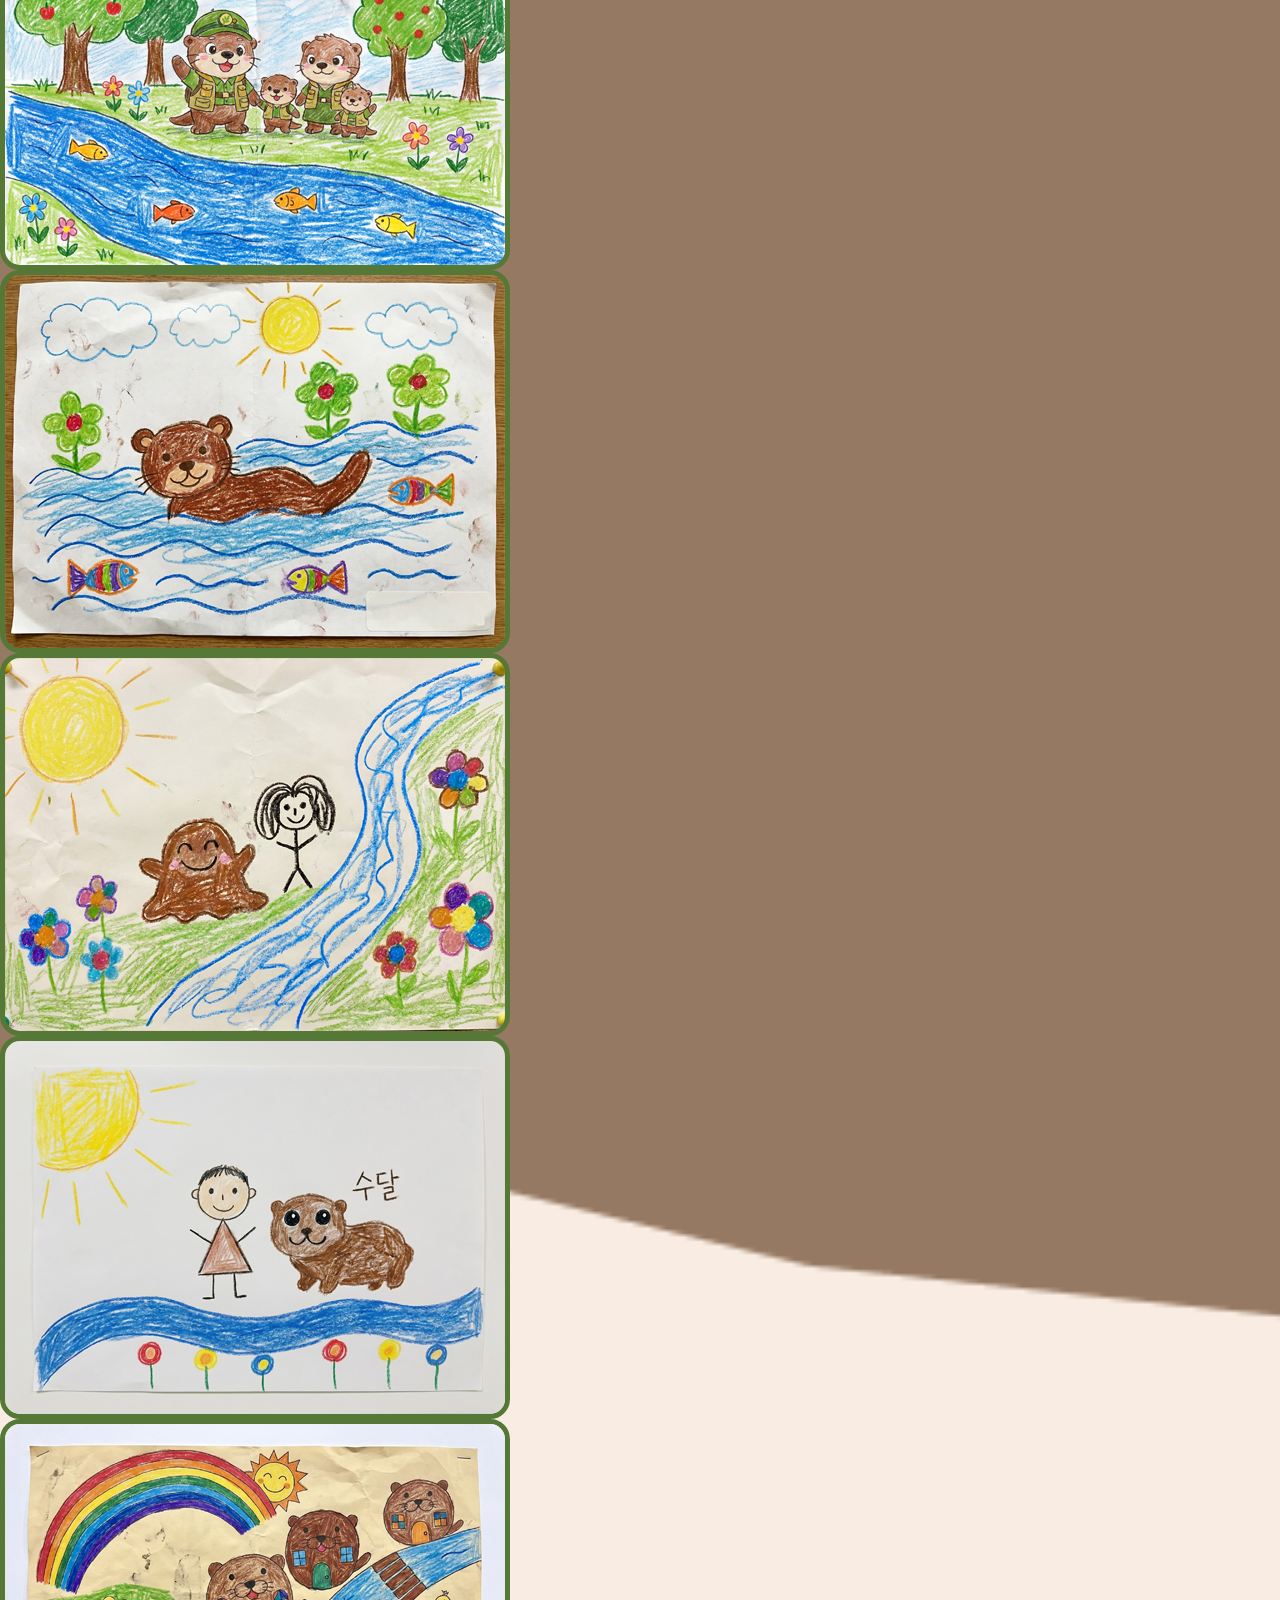
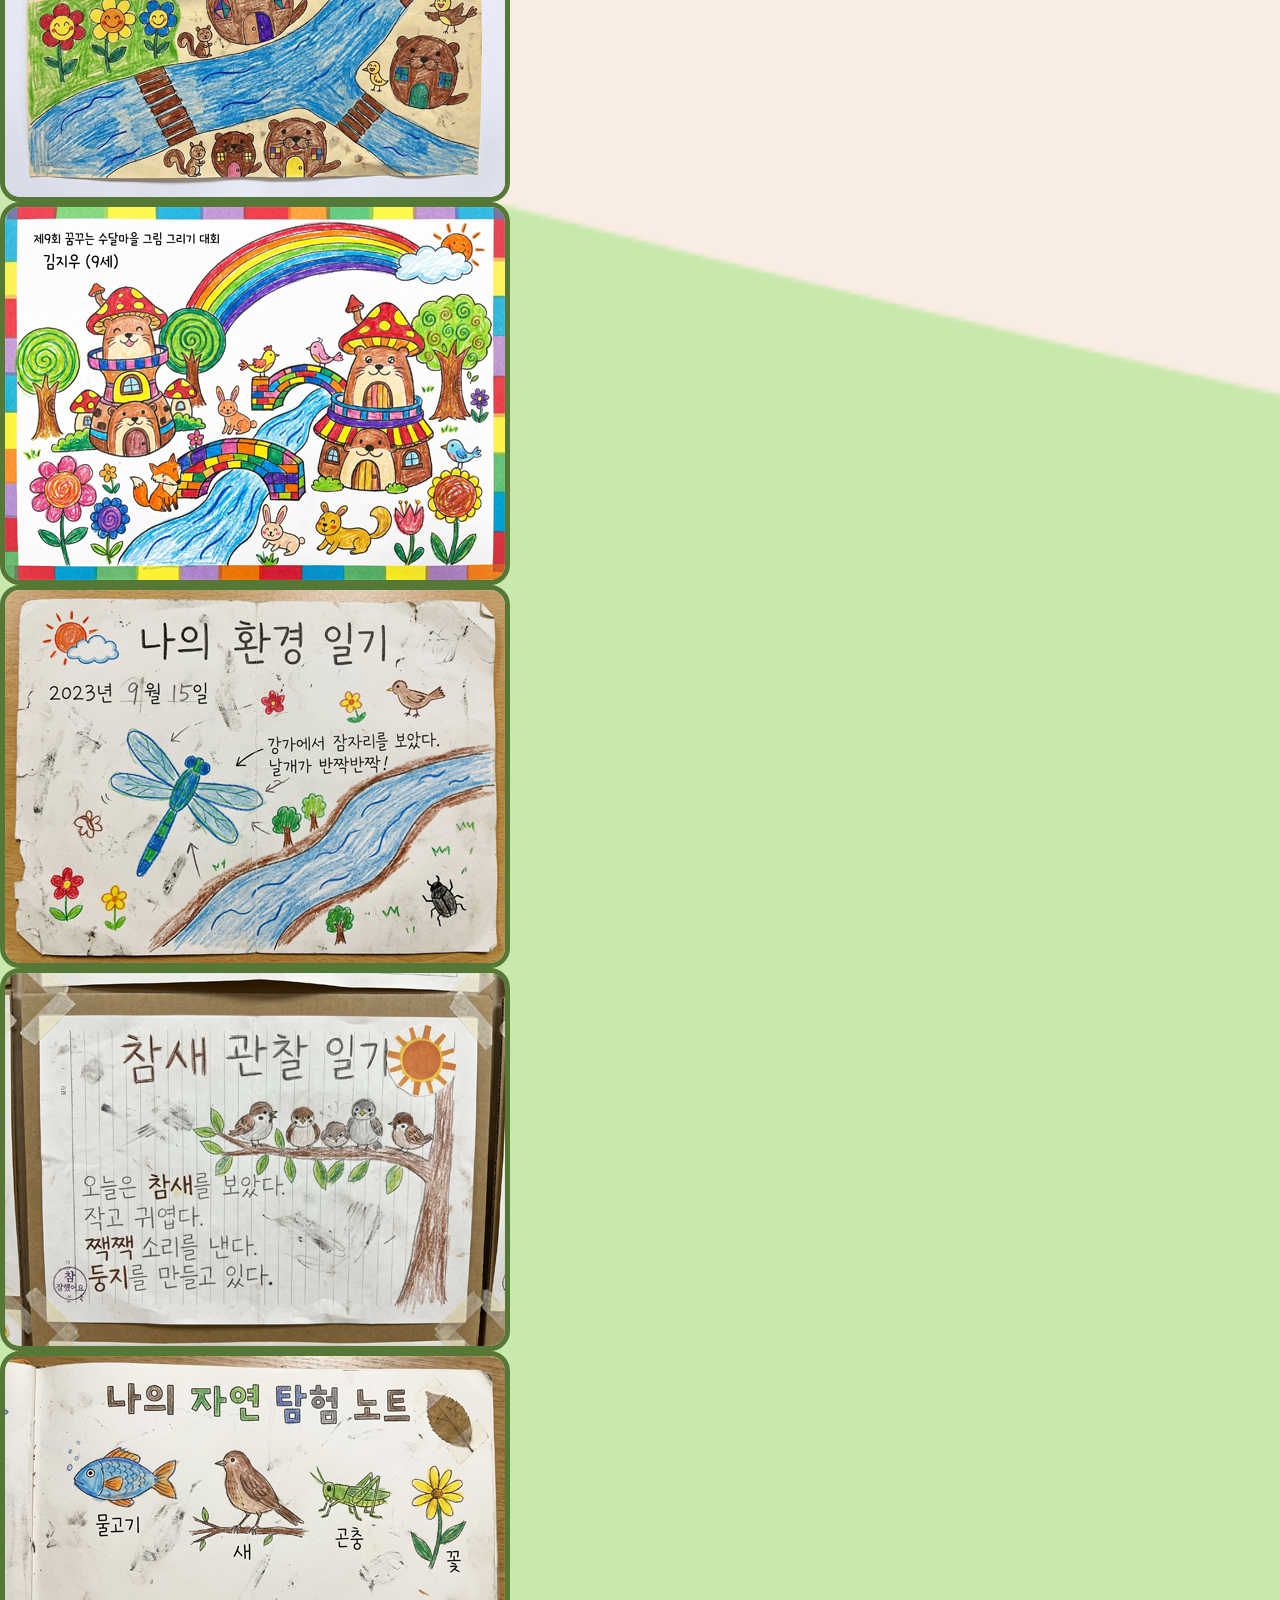
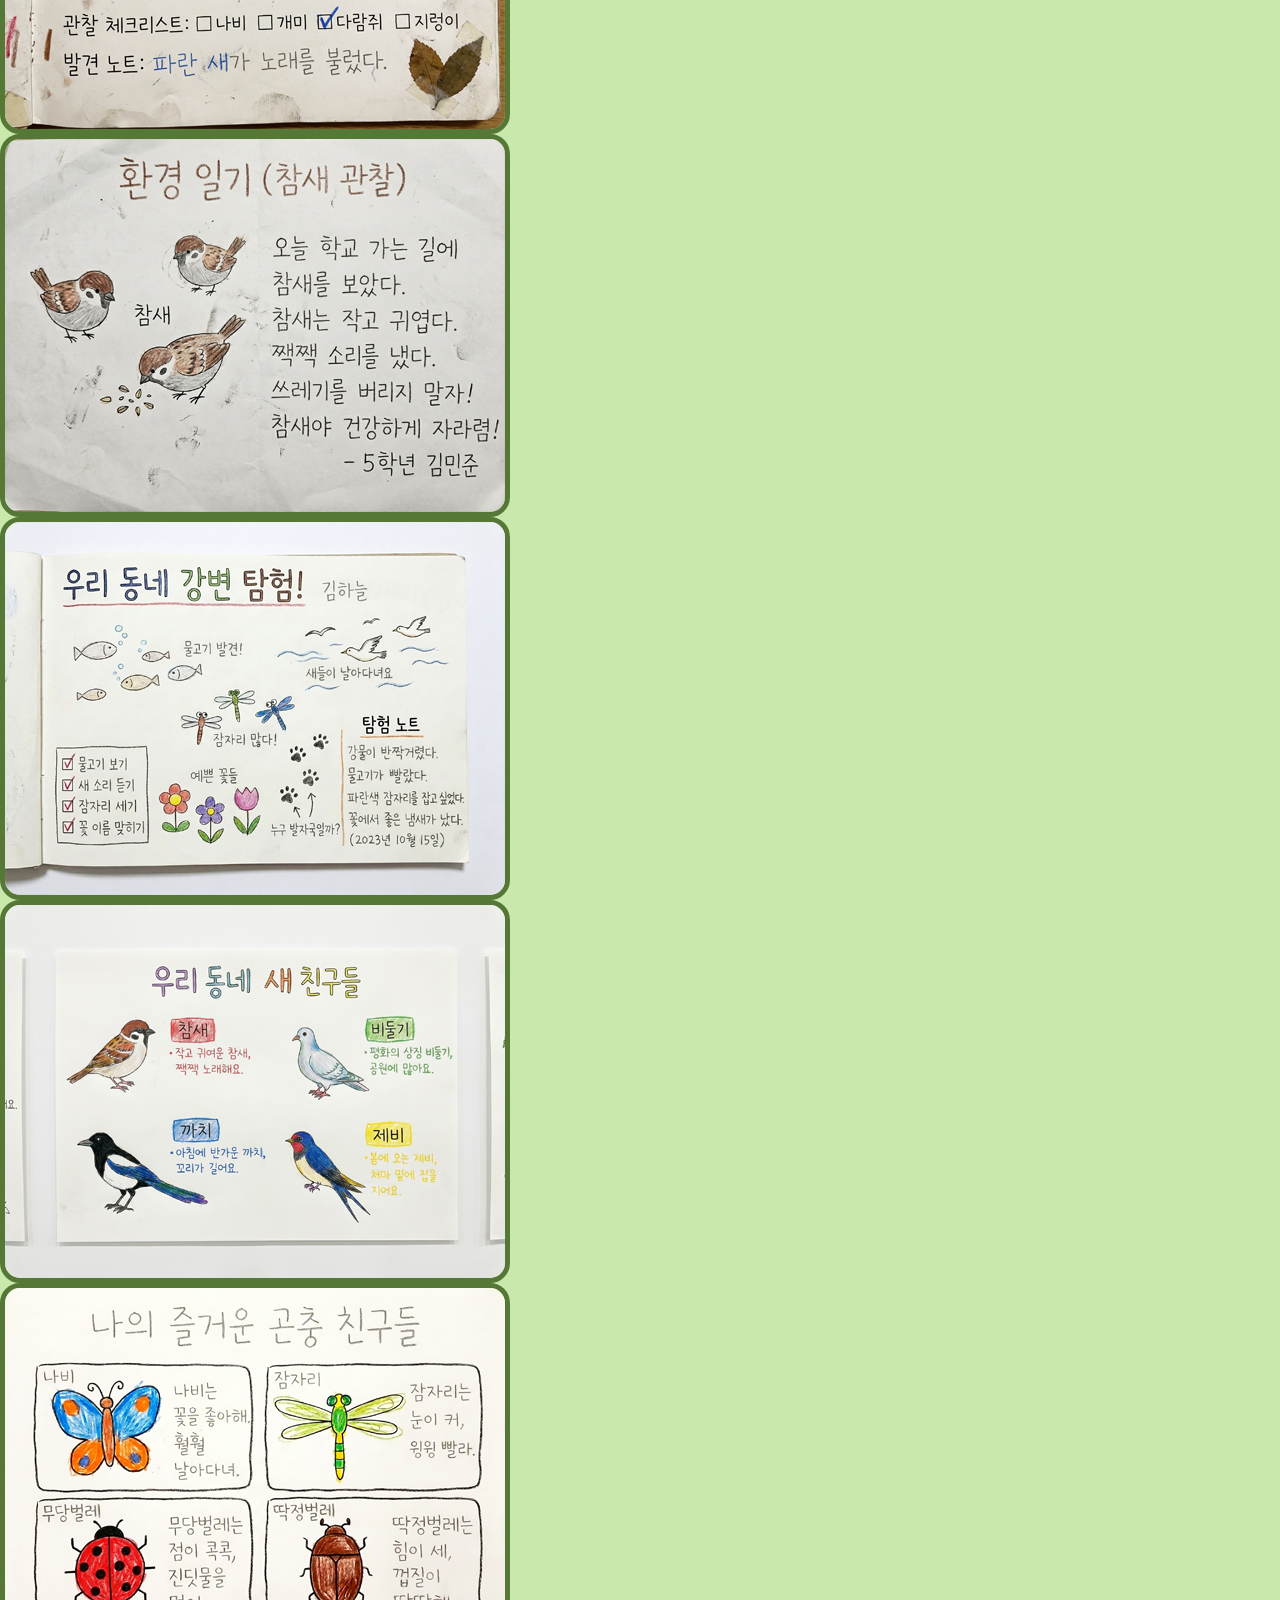
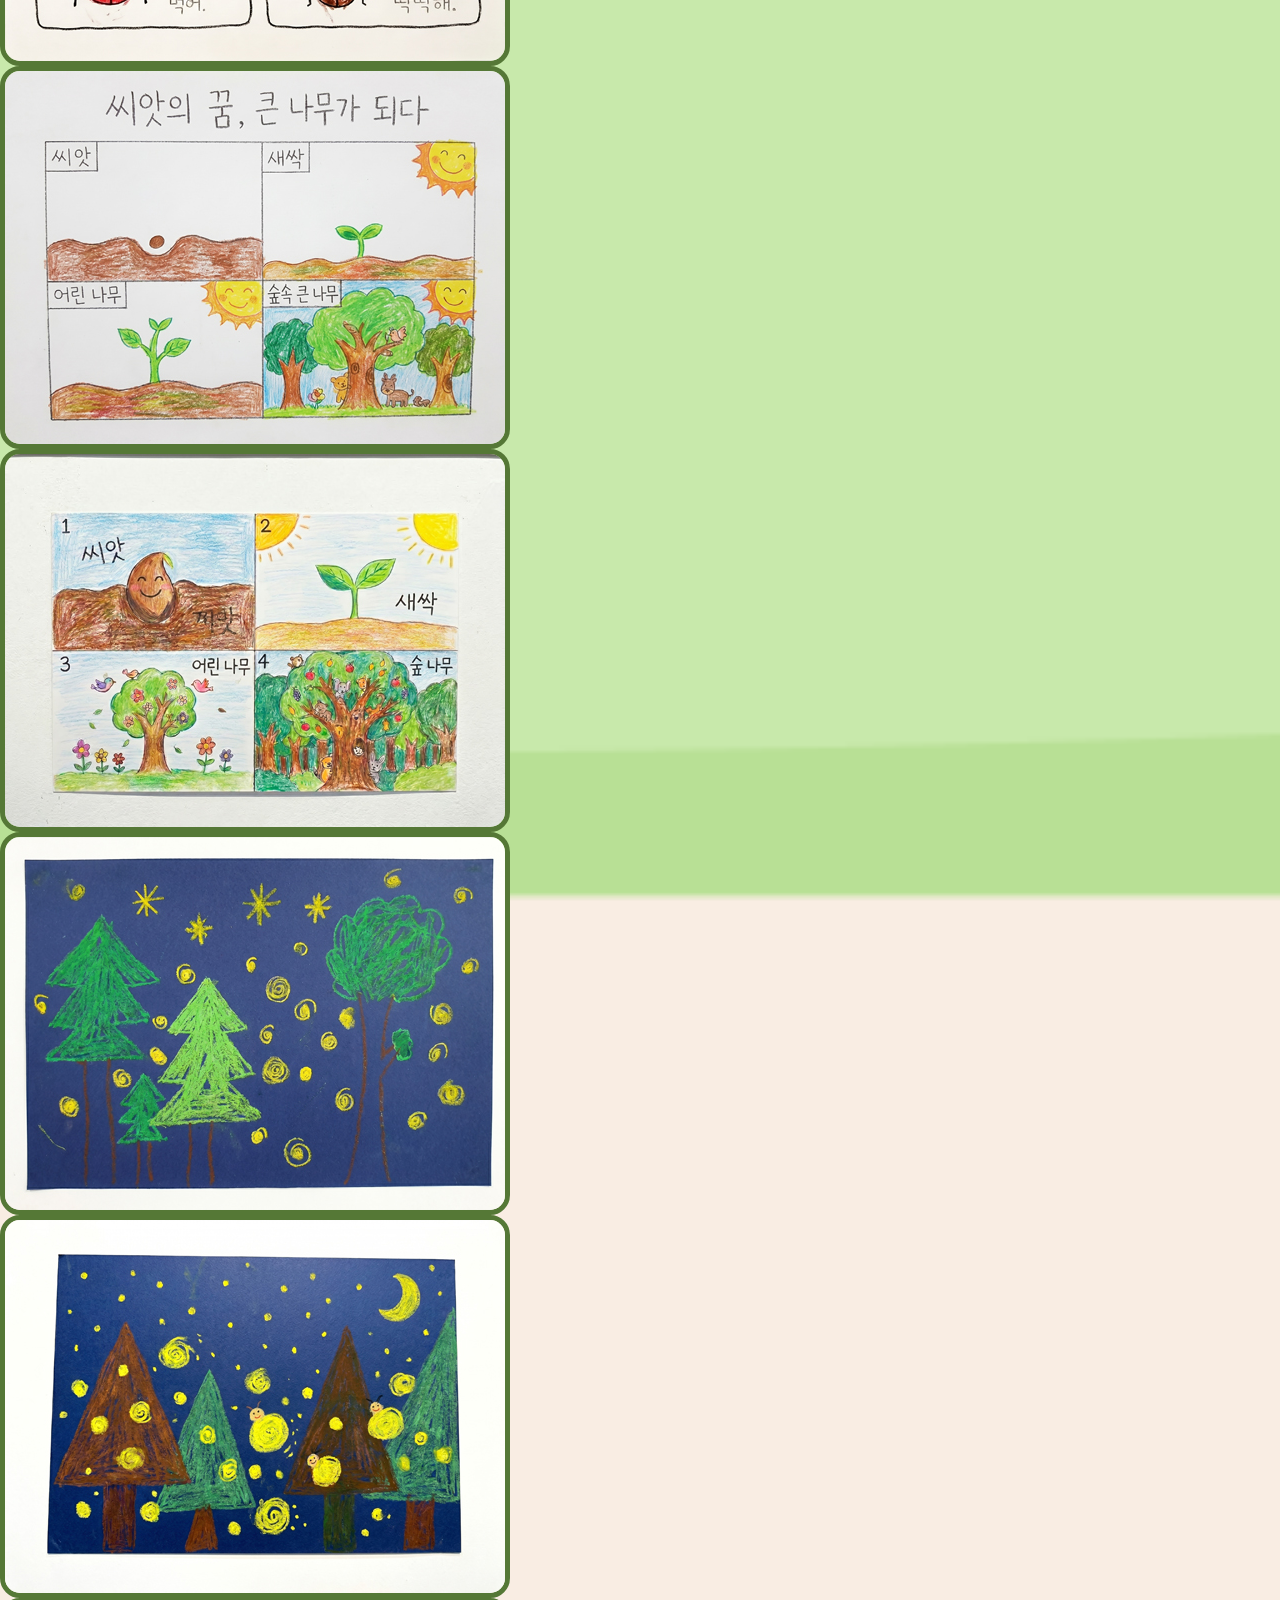
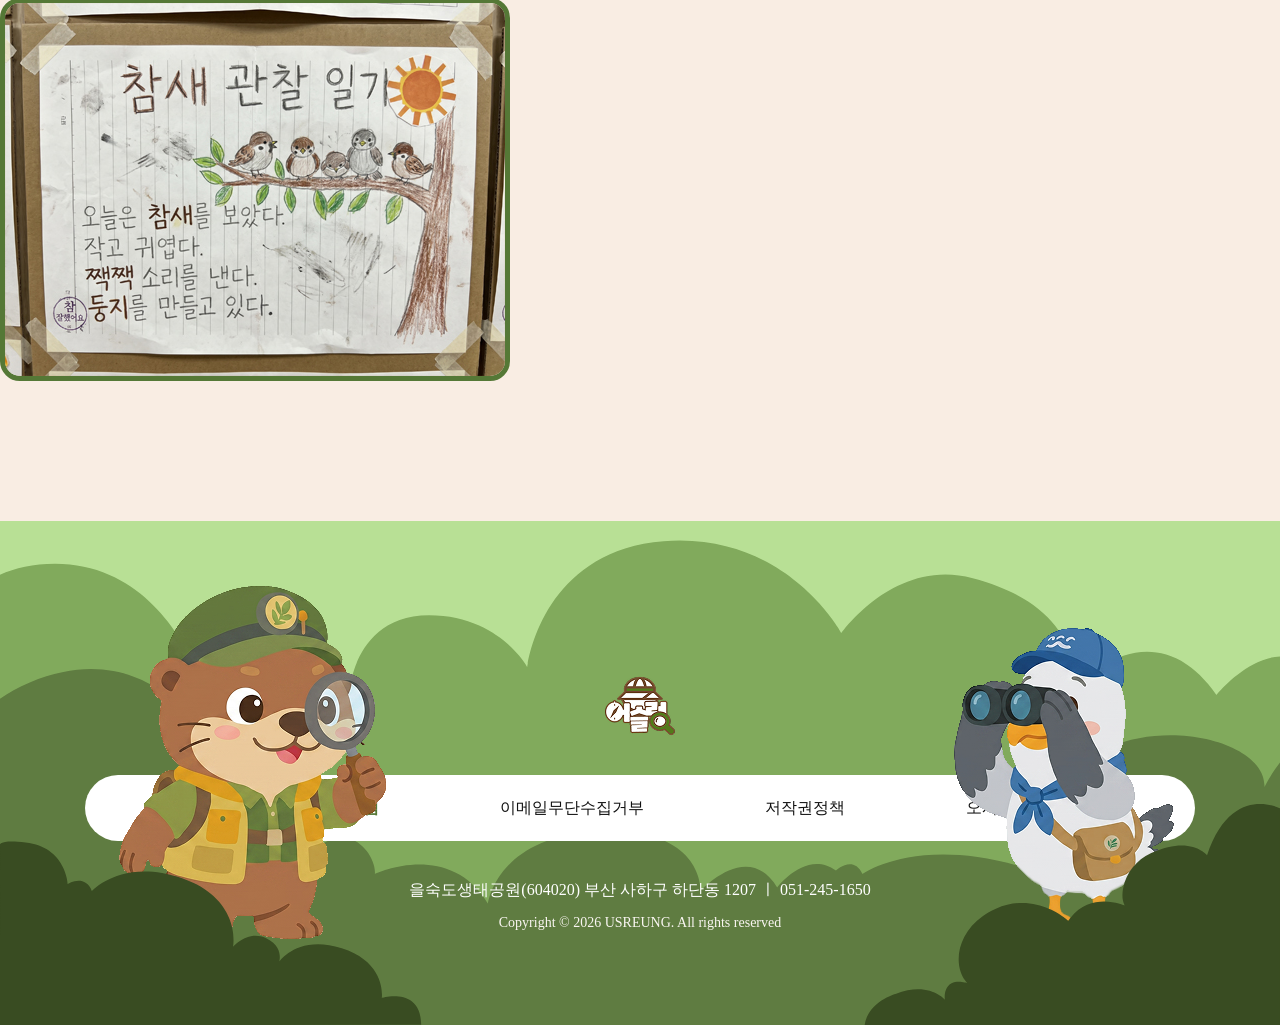
==== commit d22d7922: "이미지크기수정" ====
--- a/index.html
+++ b/index.html
@@ -13,6 +13,13 @@
     <link rel="stylesheet" href="https://cdn.jsdelivr.net/npm/swiper@12/swiper-bundle.min.css" />
     <!--font-->
     <link rel="stylesheet" href="./css/webfont.css">
+<!--메타태그-->
+<meta name="description" content="자연과 함께하는 생태브랜드:어슬렁">
+<meta property="og:title" content="어슬렁">
+<meta property="og:description" content="자연과 함께하는 생태브랜드:어슬렁">
+<meta property="og:image" content="이미지 절대경로">
+<meta property="og:url" content=" https://eunjinpark059.github.io/usreung/">
+<meta property="og:type" content="website">
 
     <link rel="stylesheet" href="./css/style.css">
 </head>
@@ -93,28 +100,28 @@
                     </div>
                     <div class="map_card">
                         <div class="card_group active-card" data-card="1">
-                            <img src="./sub3_images/room2-2.png" alt="본부1">
-                            <img src="./sub3_images/room5-2.png" alt="본부2">
-                            <img src="./sub3_images/room6-2.png" alt="본부3">
-                            <img src="./sub3_images/room1-1.png" alt="본부4">
-                            <img src="./sub3_images/room7-2.png" alt="본부5">
-                            <img src="./sub3_images/room8-2.png" alt="본부6">
+                            <img src="./images/map1-1.jpg" alt="본부1">
+                            <img src="./images/map1-2.jpg" alt="본부2">
+                            <img src="./images/map1-3.jpg" alt="본부3">
+                            <img src="./images/map1-4.jpg" alt="본부4">
+                            <img src="./images/map1-5.jpg" alt="본부5">
+                            <img src="./images/map1-6.jpg" alt="본부6">
                         </div>
                         <div class="card_group" data-card="2">
-                            <img src="./images/7.jpeg" alt="체험1">
-                            <img src="./images/8.jpeg" alt="체험2">
-                            <img src="./images/11.jpeg" alt="체험3">
-                            <img src="./images/5.jpeg" alt="체험4">
-                            <img src="./images/1.jpeg" alt="체험5">
-                            <img src="./images/2.jpeg" alt="체험6">
+                            <img src="./images/map2-1.jpg" alt="체험1">
+                            <img src="./images/map2-2.jpg" alt="체험2">
+                            <img src="./images/map2-3.jpg" alt="체험3">
+                            <img src="./images/map2-4.jpg" alt="체험4">
+                            <img src="./images/map2-5.jpg" alt="체험5">
+                            <img src="./images/map2-6.jpg" alt="체험6">
                         </div>
                         <div class="card_group" data-card="3">
-                            <img src="./images/23.jpeg" alt="탐험1">
-                            <img src="./images/18.jpeg" alt="탐험2">
-                            <img src="./images/25.jpeg" alt="탐험3">
-                            <img src="./images/15.jpeg" alt="탐험4">
-                            <img src="./images/22.jpeg" alt="탐험5">
-                            <img src="./images/19.jpeg" alt="탐험6">
+                            <img src="./images/map3-1.jpg" alt="탐험1">
+                            <img src="./images/map3-2.jpg" alt="탐험2">
+                            <img src="./images/map3-3.jpg" alt="탐험3">
+                            <img src="./images/map3-4.jpg" alt="탐험4">
+                            <img src="./images/map3-5.jpg" alt="탐험5">
+                            <img src="./images/map3-6.jpg" alt="탐험6">
                         </div>
                     </div>
                 </div>
@@ -173,93 +180,93 @@
                     <div class="slide1">
                         <ul>
                             <li class="us_gabu2">
-                                <img src="./images/1.jpeg" alt="체험활동1" class="mm">
+                                <img src="./images/slide1-1.jpg" alt="체험활동1" class="mm">
                                 <img src="./images/pic_us2.png" alt="가부프레임2" class="us_pic_gabu2">
                             </li>
                             <li>
-                                <img src="./images/2.jpeg" alt="체험활동2" class="ss">
+                                <img src="./images/slide1-2.jpg" alt="체험활동2" class="ss">
                             </li>
                             <li class="us_naru1">
-                                <img src="./images/3.jpeg" alt="체험활동3" class="xl">
+                                <img src="./images/slide1-3.jpg" alt="체험활동3" class="xl">
                                 <img src="./images/pic_us1.png" alt="나루프레임" class="us_pic_naru1">
                             </li>
                             <li>
-                                <img src="./images/21.jpeg" alt="체험활동4" class="ss2">
+                                <img src="./images/slide1-4.jpg" alt="체험활동4" class="ss2">
                             </li>
                             <li class="us_gabu2">
-                                <img src="./images/24.jpeg" alt="체험활동10" class="mm">
+                                <img src="./images/slide1-5.jpg" alt="체험활동10" class="mm">
                                 <img src="./images/pic_us2.png" alt="가부프레임2" class="us_pic_gabu2">
                             </li>
                             <li>
-                                <img src="./images/11.jpeg" alt="체험활동11" class="ss">
+                                <img src="./images/slide1-6.jpg" alt="체험활동11" class="ss">
                             </li>
                             <li class="us_naru1">
-                                <img src="./images/26.jpeg" alt="체험활동12" class="xl">
+                                <img src="./images/slide1-7.jpg" alt="체험활동12" class="xl">
                                 <img src="./images/pic_us1.png" alt="나루프레임" class="us_pic_naru1">
                             </li>
                             <li>
-                                <img src="./images/13.jpeg" alt="체험활동13" class="ss2">
+                                <img src="./images/slide1-8.jpg" alt="체험활동13" class="ss2">
                             </li>
                         </ul>
                         <ul>
                             <li class="us_gabu2">
-                                <img src="./images/1.jpeg" alt="체험활동1" class="mm">
+                                <img src="./images/slide1-1.jpg" alt="체험활동1" class="mm">
                                 <img src="./images/pic_us2.png" alt="가부프레임2" class="us_pic_gabu2">
                             </li>
                             <li>
-                                <img src="./images/2.jpeg" alt="체험활동2" class="ss">
+                                <img src="./images/slide1-2.jpg" alt="체험활동2" class="ss">
                             </li>
                             <li class="us_naru1">
-                                <img src="./images/3.jpeg" alt="체험활동3" class="xl">
+                                <img src="./images/slide1-3.jpg" alt="체험활동3" class="xl">
                                 <img src="./images/pic_us1.png" alt="나루프레임" class="us_pic_naru1">
                             </li>
                             <li>
-                                <img src="./images/21.jpeg" alt="체험활동4" class="ss2">
+                                <img src="./images/slide1-4.jpg" alt="체험활동4" class="ss2">
                             </li>
                             <li class="us_gabu2">
-                                <img src="./images/24.jpeg" alt="체험활동10" class="mm">
+                                <img src="./images/slide1-5.jpg" alt="체험활동10" class="mm">
                                 <img src="./images/pic_us2.png" alt="가부프레임2" class="us_pic_gabu2">
                             </li>
                             <li>
-                                <img src="./images/11.jpeg" alt="체험활동11" class="ss">
+                                <img src="./images/slide1-6.jpg" alt="체험활동11" class="ss">
                             </li>
                             <li class="us_naru1">
-                                <img src="./images/26.jpeg" alt="체험활동12" class="xl">
+                                <img src="./images/slide1-7.jpg" alt="체험활동12" class="xl">
                                 <img src="./images/pic_us1.png" alt="나루프레임" class="us_pic_naru1">
                             </li>
                             <li>
-                                <img src="./images/13.jpeg" alt="체험활동13" class="ss2">
+                                <img src="./images/slide1-8.jpg" alt="체험활동13" class="ss2">
                             </li>
                         </ul>
                     </div>
                     <div class="slide2">
                         <ul>
                             <li>
-                                <img src="./images/6.jpeg" alt="체험활동6" class="ss2">
+                                <img src="./images/slide2-1.jpg" alt="체험활동6" class="ss2">
                             </li>
                             <li class="us_naru4">
-                                <img src="./images/7.jpeg" alt="체험활동7" class="xl">
+                                <img src="./images/slide2-2.jpg" alt="체험활동7" class="xl">
                                 <img src="./images/pic_us4.png" alt="나루프레임4" class="us_pic_naru4">
                             </li>
                             <li>
-                                <img src="./images/8.jpeg" alt="체험활동8" class="ss">
+                                <img src="./images/slide2-3.jpg" alt="체험활동8" class="ss">
                             </li>
                             <li class="us_gabu3">
-                                <img src="./images/25.jpeg" alt="체험활동9" class="mm">
+                                <img src="./images/slide2-4.jpg" alt="체험활동9" class="mm">
                                 <img src="./images/pic_us3.png" alt="가부프레임3" class="us_pic_gabu3">
                             </li>
                             <li>
-                                <img src="./images/14.jpeg" alt="체험활동14" class="ss2">
+                                <img src="./images/slide2-5.jpg" alt="체험활동14" class="ss2">
                             </li>
                             <li class="us_naru4">
-                                <img src="./images/20.jpeg" alt="체험활동15" class="xl">
+                                <img src="./images/slide2-6.jpg" alt="체험활동15" class="xl">
                                 <img src="./images/pic_us4.png" alt="나루프레임4" class="us_pic_naru4">
                             </li>
                             <li>
-                                <img src="./images/23.jpeg" alt="체험활동16" class="ss">
+                                <img src="./images/slide2-7.jpg" alt="체험활동16" class="ss">
                             </li>
                             <li class="us_gabu3">
-                                <img src="./images/16.jpeg" alt="체험활동17" class="mm">
+                                <img src="./images/slide2-8.jpg" alt="체험활동17" class="mm">
                                 <img src="./images/pic_us3.png" alt="가부프레임3" class="us_pic_gabu3">
                             </li>
                         </ul>
@@ -362,24 +369,24 @@
                 <!-- Swiper -->
                 <div class="swiper hero_slide">
                     <div class="swiper-wrapper">
-                        <div class="swiper-slide"><img src="./images/hero1.jpeg" alt="어린이참여작1"></div>
-                        <div class="swiper-slide"><img src="./images/hero2.jpeg" alt="어린이참여작2"></div>
-                        <div class="swiper-slide"><img src="./images/hero3.jpeg" alt="어린이참여작3"></div>
-                        <div class="swiper-slide"><img src="./images/hero4.jpeg" alt="어린이참여작4"></div>
-                        <div class="swiper-slide"><img src="./images/hero5.jpeg" alt="어린이참여작5"></div>
-                        <div class="swiper-slide"><img src="./images/hero6.jpeg" alt="어린이참여작6"></div>
-                        <div class="swiper-slide"><img src="./images/hero7.jpeg" alt="어린이참여작7"></div>
-                        <div class="swiper-slide"><img src="./images/hero8.jpeg" alt="어린이참여작8"></div>
-                        <div class="swiper-slide"><img src="./images/hero9.jpeg" alt="어린이참여작9"></div>
-                        <div class="swiper-slide"><img src="./images/hero10.jpeg" alt="어린이참여작10"></div>
-                        <div class="swiper-slide"><img src="./images/hero11.jpeg" alt="어린이참여작11"></div>
-                        <div class="swiper-slide"><img src="./images/hero12.jpeg" alt="어린이참여작12"></div>
-                        <div class="swiper-slide"><img src="./images/hero13.jpeg" alt="어린이참여작13"></div>
-                        <div class="swiper-slide"><img src="./images/hero14.jpeg" alt="어린이참여작14"></div>
-                        <div class="swiper-slide"><img src="./images/hero15.jpeg" alt="어린이참여작15"></div>
-                        <div class="swiper-slide"><img src="./images/hero16.jpeg" alt="어린이참여작16"></div>
-                        <div class="swiper-slide"><img src="./images/hero17.jpeg" alt="어린이참여작17"></div>
-                        <div class="swiper-slide"><img src="./images/hero8.jpeg" alt="어린이참여작8"></div>
+                        <div class="swiper-slide"><img src="./images/hero1.jpg" alt="어린이참여작1"></div>
+                        <div class="swiper-slide"><img src="./images/hero2.jpg" alt="어린이참여작2"></div>
+                        <div class="swiper-slide"><img src="./images/hero3.jpg" alt="어린이참여작3"></div>
+                        <div class="swiper-slide"><img src="./images/hero4.jpg" alt="어린이참여작4"></div>
+                        <div class="swiper-slide"><img src="./images/hero5.jpg" alt="어린이참여작5"></div>
+                        <div class="swiper-slide"><img src="./images/hero6.jpg" alt="어린이참여작6"></div>
+                        <div class="swiper-slide"><img src="./images/hero7.jpg" alt="어린이참여작7"></div>
+                        <div class="swiper-slide"><img src="./images/hero8.jpg" alt="어린이참여작8"></div>
+                        <div class="swiper-slide"><img src="./images/hero9.jpg" alt="어린이참여작9"></div>
+                        <div class="swiper-slide"><img src="./images/hero10.jpg" alt="어린이참여작10"></div>
+                        <div class="swiper-slide"><img src="./images/hero11.jpg" alt="어린이참여작11"></div>
+                        <div class="swiper-slide"><img src="./images/hero12.jpg" alt="어린이참여작12"></div>
+                        <div class="swiper-slide"><img src="./images/hero13.jpg" alt="어린이참여작13"></div>
+                        <div class="swiper-slide"><img src="./images/hero14.jpg" alt="어린이참여작14"></div>
+                        <div class="swiper-slide"><img src="./images/hero15.jpg" alt="어린이참여작15"></div>
+                        <div class="swiper-slide"><img src="./images/hero16.jpg" alt="어린이참여작16"></div>
+                        <div class="swiper-slide"><img src="./images/hero17.jpg" alt="어린이참여작17"></div>
+                        <div class="swiper-slide"><img src="./images/hero8.jpg" alt="어린이참여작8"></div>
                     </div>
                     <div class="swiper-pagination"></div>
                 </div>
--- a/css/style.css
+++ b/css/style.css
@@ -172,6 +172,7 @@
     background-repeat: no-repeat;
     background-position: bottom;
     position: relative;
+    background-size: contain;
 }
 
 .title {
@@ -303,7 +304,7 @@
 .card_group img {
     width: 100%;
     display: block;
-    border-radius: 20px;
+    border-radius: 30px;
 }
 
 .card_group img:nth-child(even) {
@@ -355,7 +356,7 @@
 
 /*program*/
 .background1 {
-    background-image: url(../images/bg2.png);
+    background-image: url(../images/bg2.jpg);
     background-repeat: no-repeat;
     background-position: center;
     background-size: cover;
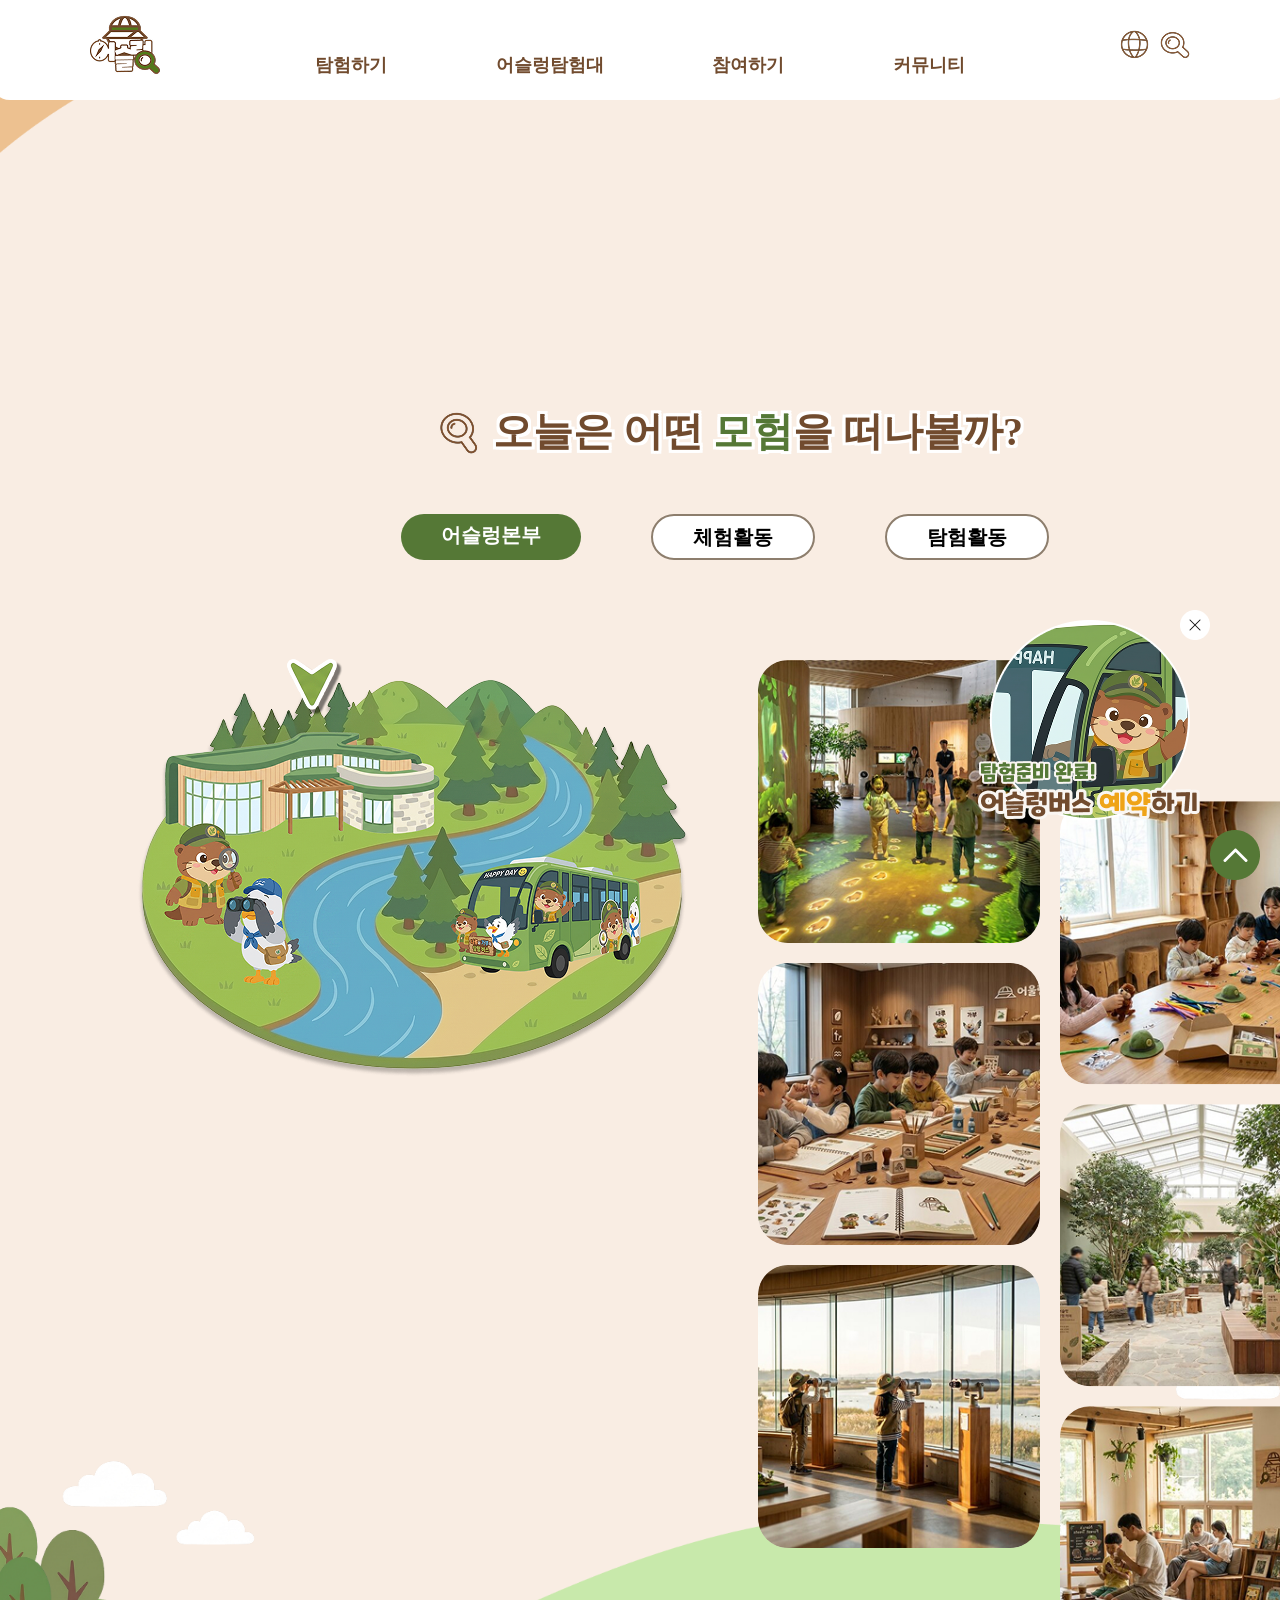
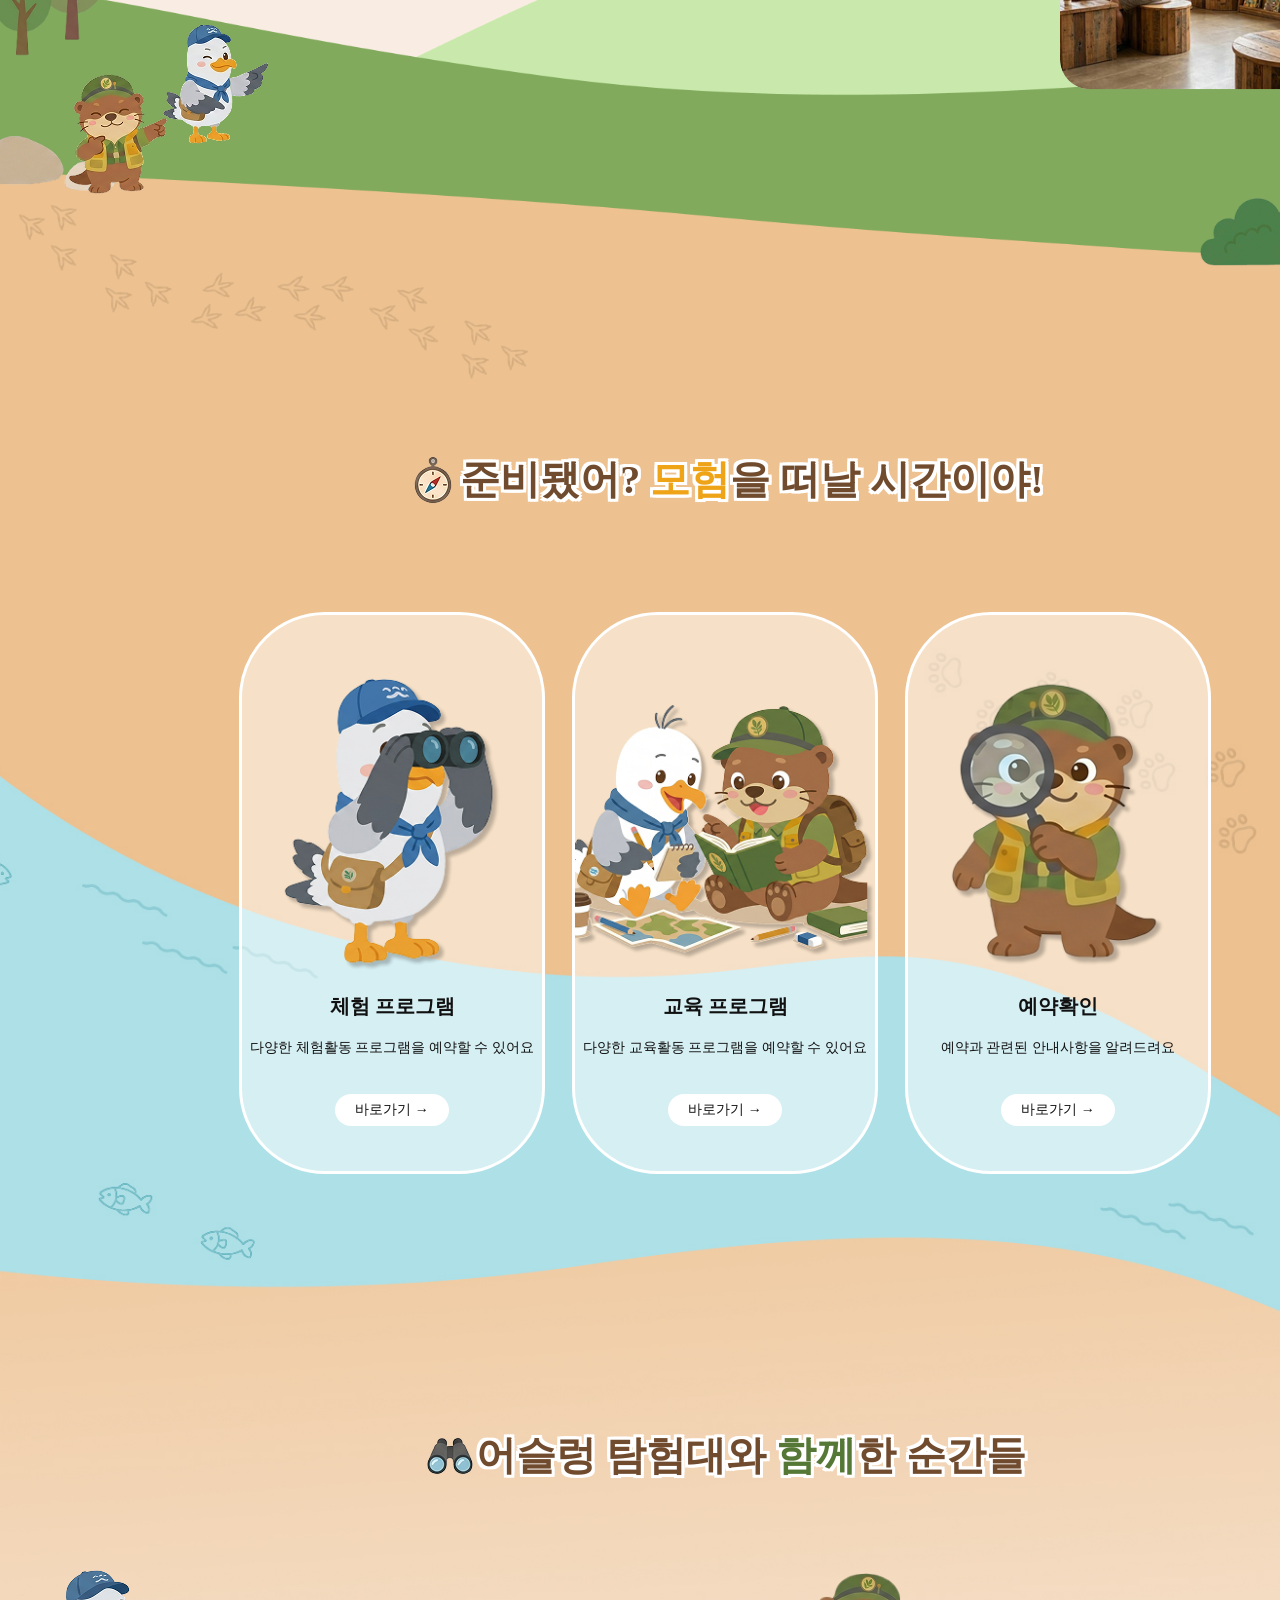
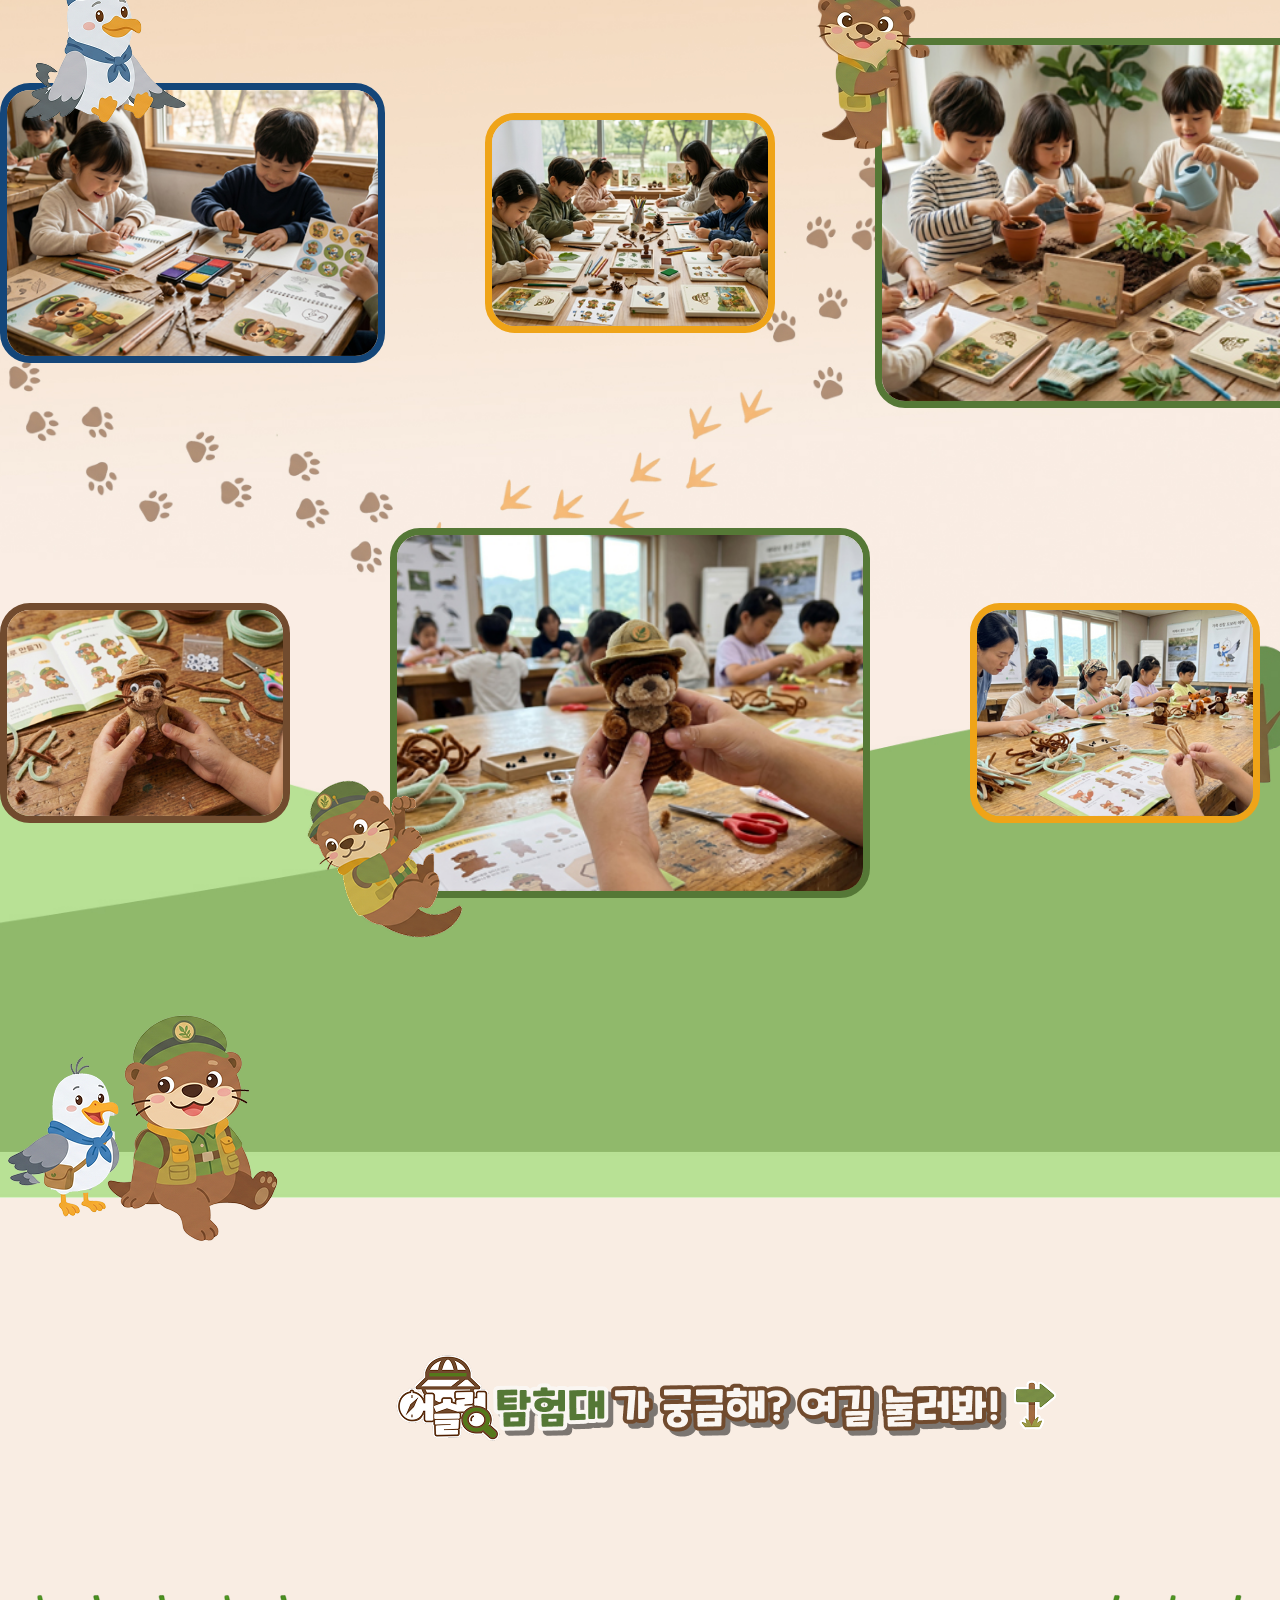
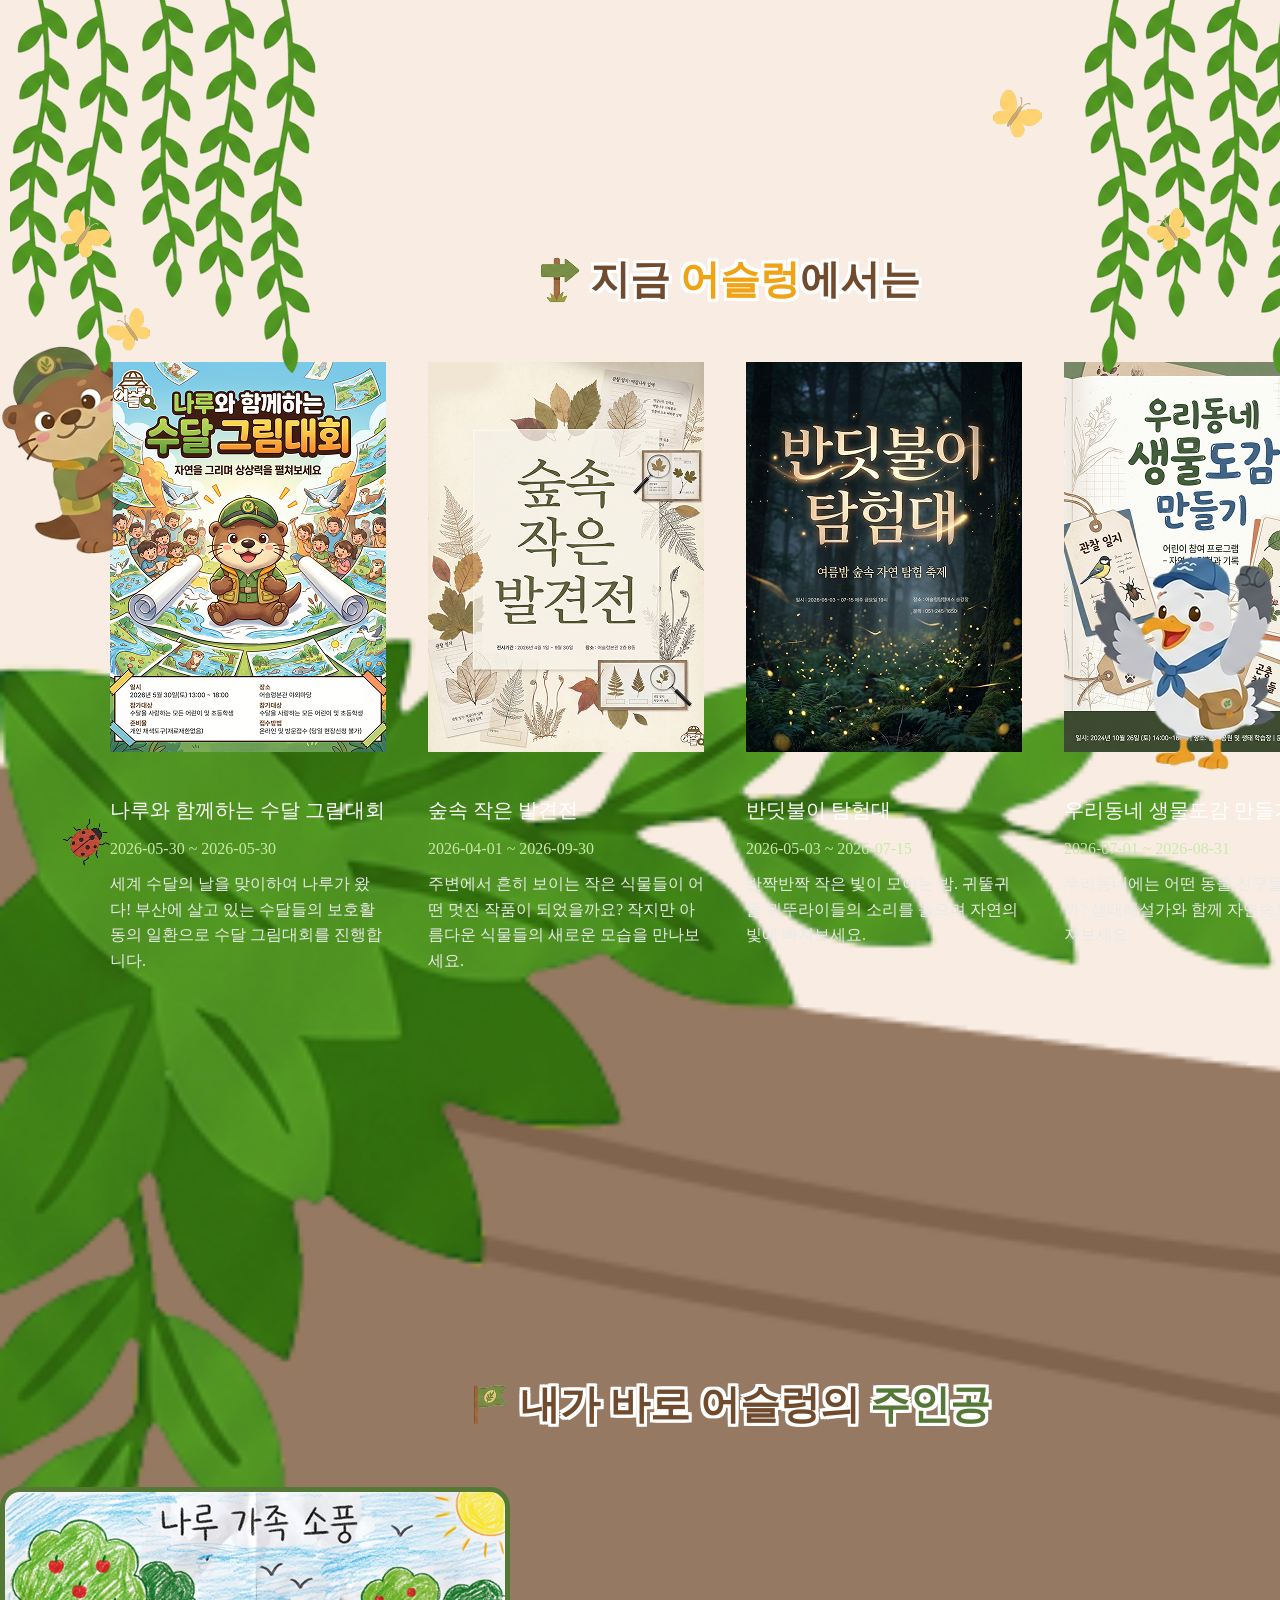
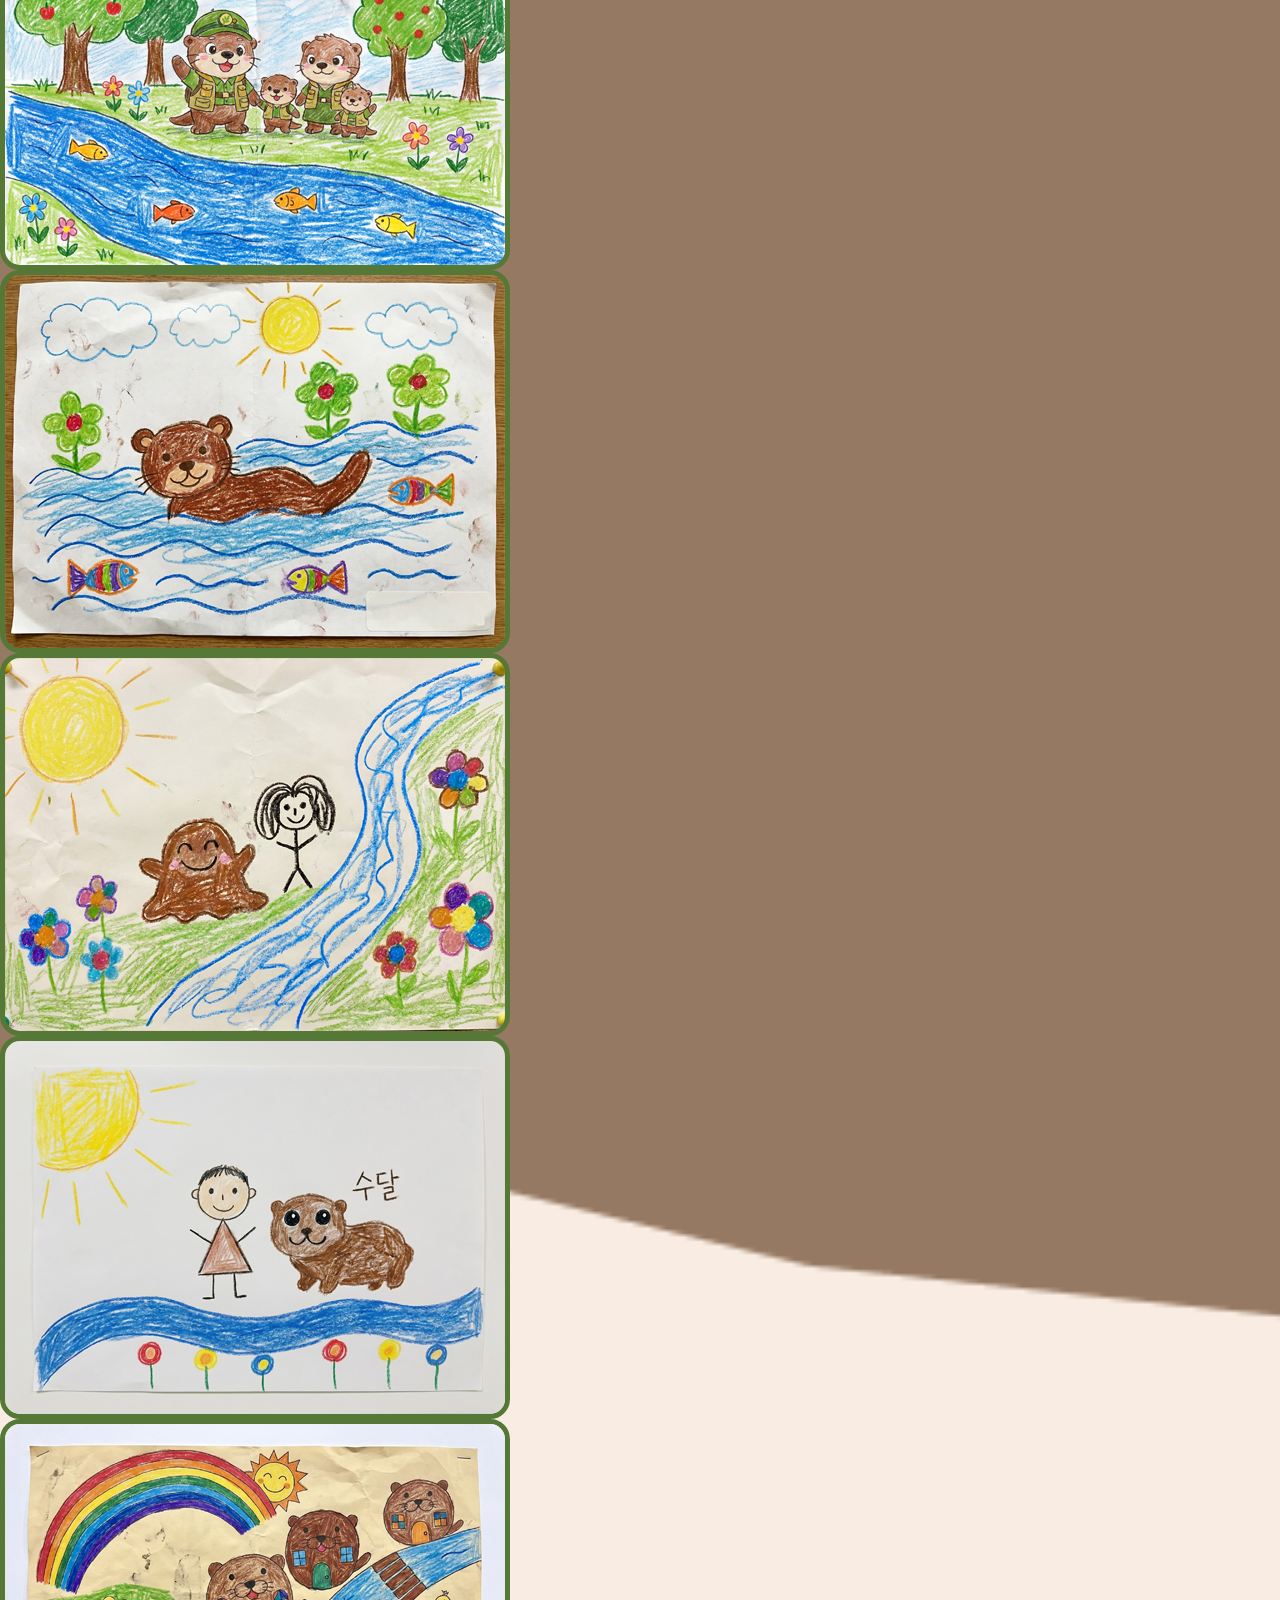
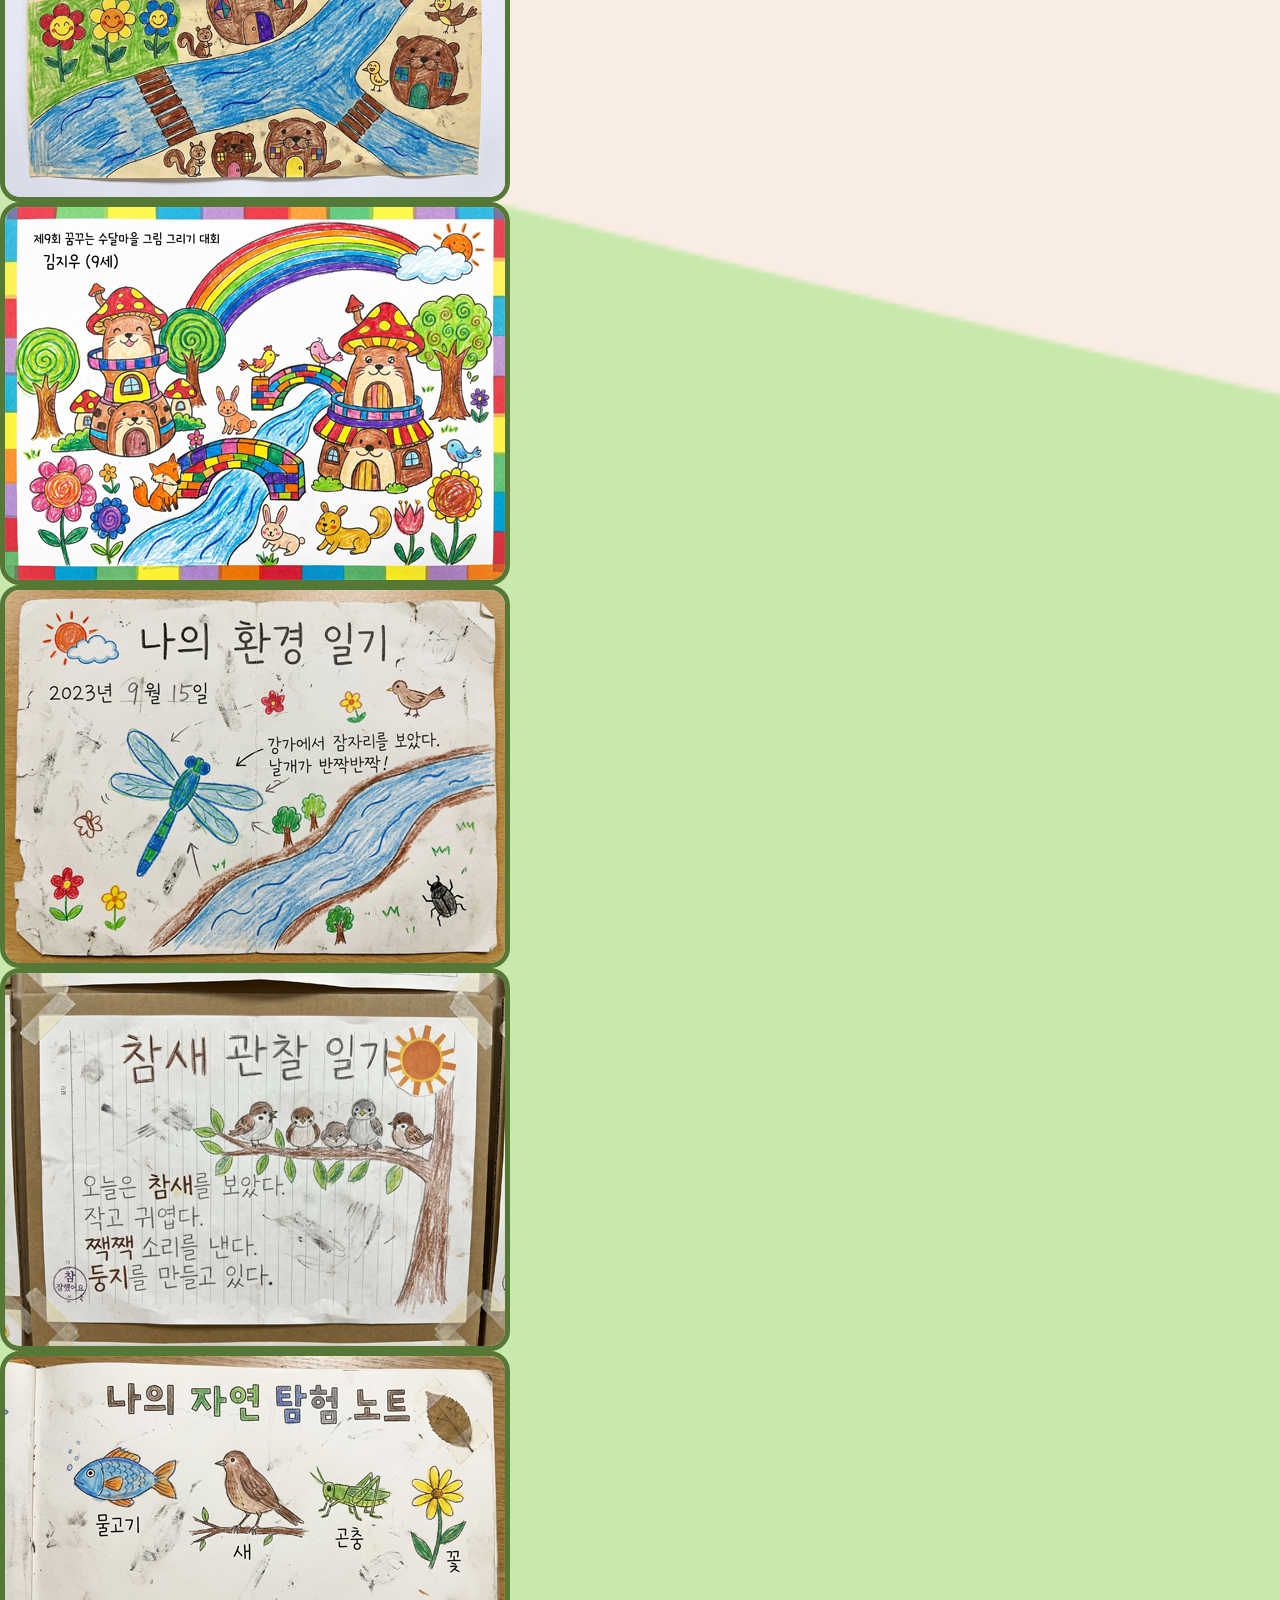
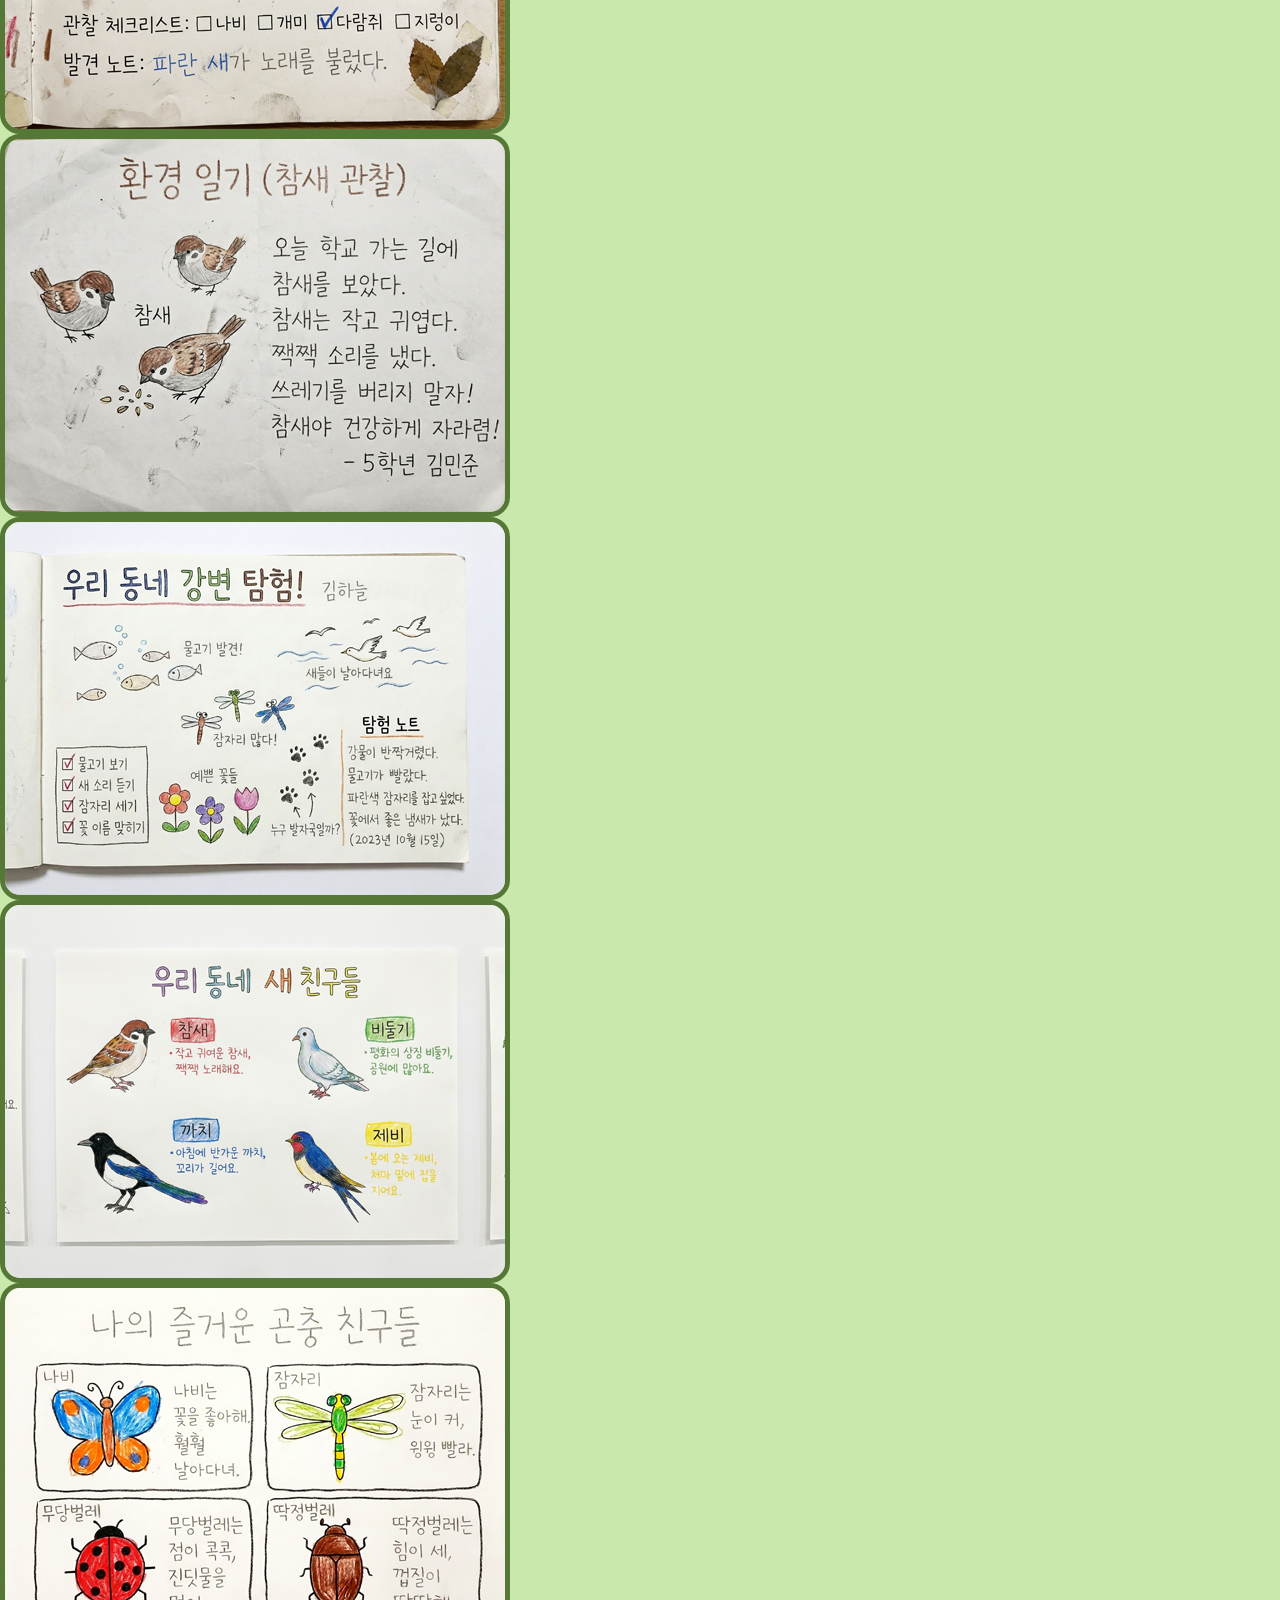
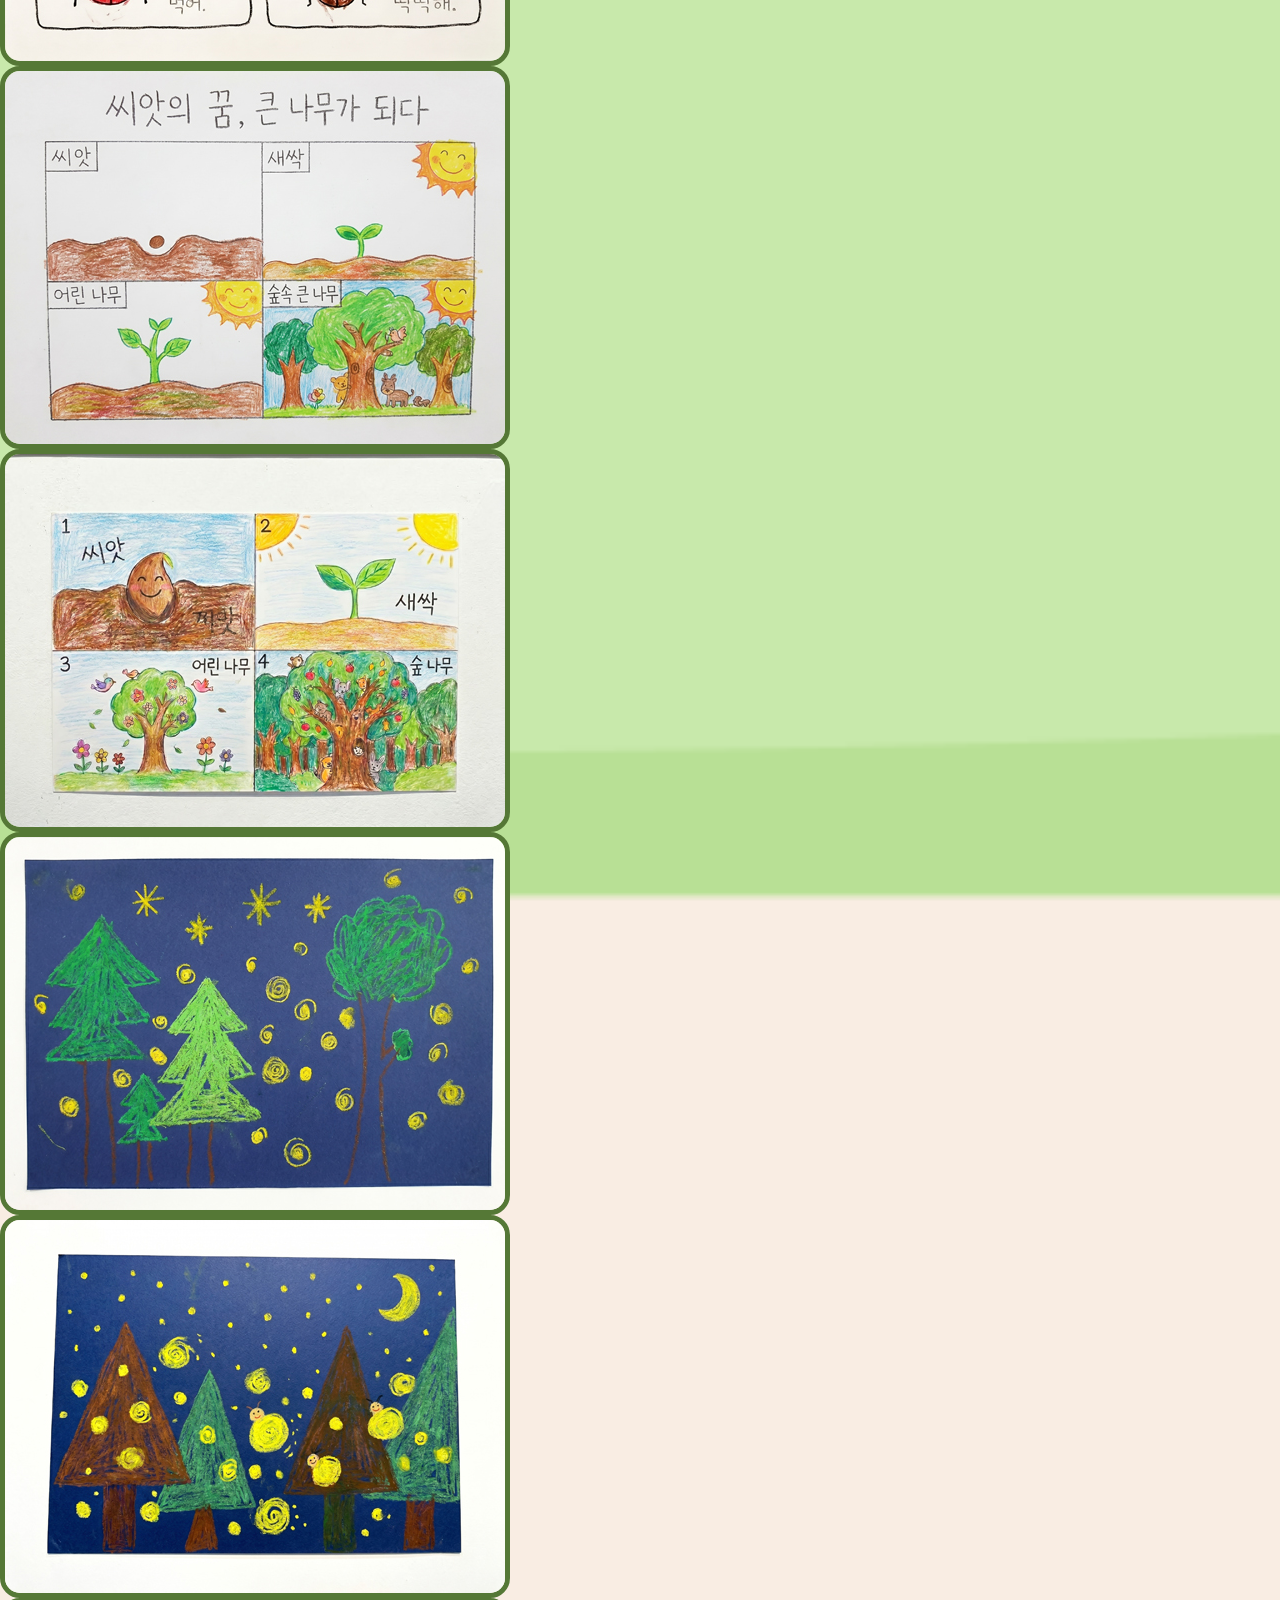
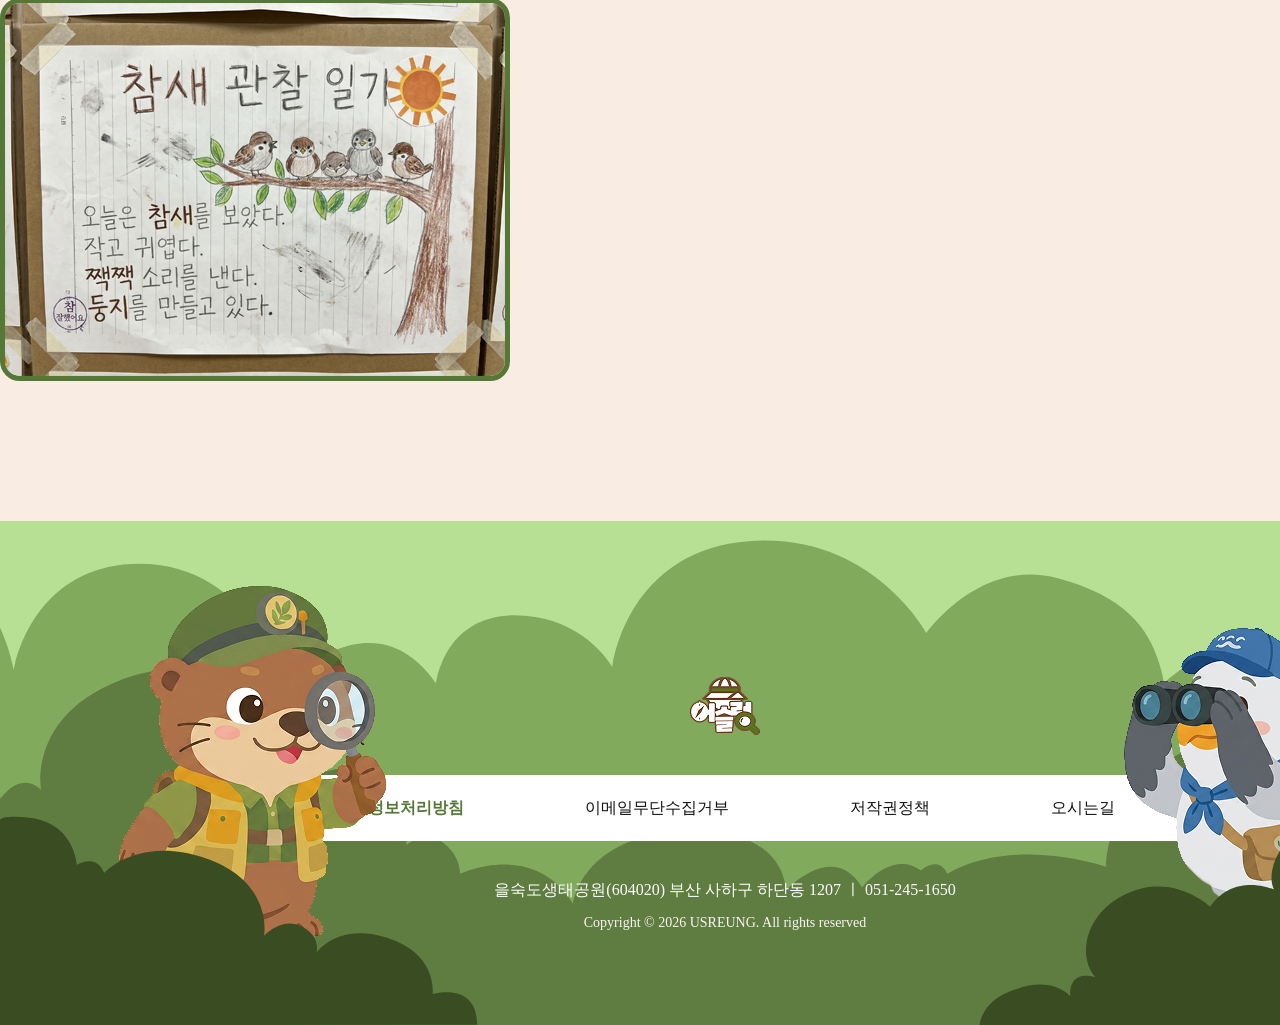
==== commit d922b16a: "메타태그추가" ====
--- a/index.html
+++ b/index.html
@@ -3,7 +3,7 @@
 
 <head>
     <meta charset="UTF-8">
-    <meta name="viewport" content="width=device-width, initial-scale=1.0">
+    <meta name="viewport" content="width=1450">
     <title>어슬렁</title>
     <link rel="shortcut icon" href="./images/favi2-01.png" type="image/x-icon">
 
@@ -13,13 +13,14 @@
     <link rel="stylesheet" href="https://cdn.jsdelivr.net/npm/swiper@12/swiper-bundle.min.css" />
     <!--font-->
     <link rel="stylesheet" href="./css/webfont.css">
-<!--메타태그-->
-<meta name="description" content="자연과 함께하는 생태브랜드:어슬렁">
-<meta property="og:title" content="어슬렁">
-<meta property="og:description" content="자연과 함께하는 생태브랜드:어슬렁">
-<meta property="og:image" content="이미지 절대경로">
-<meta property="og:url" content=" https://eunjinpark059.github.io/usreung/">
-<meta property="og:type" content="website">
+    <!--메타태그-->
+    <meta name="description" content="자연과 함께하는 생태브랜드:어슬렁">
+    <meta property="og:title" content="어슬렁">
+    <meta property="og:description" content="자연과 함께하는 생태브랜드:어슬렁">
+    <meta property="og:image" content="https://eunjinpark059.github.io/usreung/images/og_image.jpg">
+    <meta property="og:url" content="https://eunjinpark059.github.io/usreung/
+">
+    <meta property="og:type" content="website">
 
     <link rel="stylesheet" href="./css/style.css">
 </head>
--- a/css/style.css
+++ b/css/style.css
@@ -33,6 +33,7 @@
     background-color: #F9EDE3;
     box-sizing: border-box;
     overflow-x: hidden;
+    min-width: 1450px
 }
 
 /*header*/
@@ -444,54 +445,59 @@
     display: block;
     width: 100%;
 }
-.hover_program_box img:last-child{
+
+.hover_program_box img:last-child {
     position: absolute;
     top: 0;
     left: 0;
     opacity: 0;
 }
-#program li:hover .hover_program_box img:last-child{
+
+#program li:hover .hover_program_box img:last-child {
     opacity: 1;
     animation: pop 0.4s ease;
 }
-#program ul li:hover{
-    transform:translateY(-20px);
-}
-#program li:hover .hover_program_box img:first-child{
-    opacity:0;
-}
-@keyframes pop{
-
-    0%{
+
+#program ul li:hover {
+    transform: translateY(-20px);
+}
+
+#program li:hover .hover_program_box img:first-child {
+    opacity: 0;
+}
+
+@keyframes pop {
+
+    0% {
         transform: scale(1);
     }
 
-    50%{
+    50% {
         transform: scale(1.08);
     }
 
-    100%{
+    100% {
         transform: scale(1);
     }
 
 }
 
-@keyframes bounce{
-
-  0%{
-        transform:scale(1);
-    }
-
-    40%{
-        transform:scale(1.1);
-    }
-
-    70%{
-        transform:scale(0.95);
-    }
-
-    100%{
-        transform:scale(1);
+@keyframes bounce {
+
+    0% {
+        transform: scale(1);
+    }
+
+    40% {
+        transform: scale(1.1);
+    }
+
+    70% {
+        transform: scale(0.95);
+    }
+
+    100% {
+        transform: scale(1);
     }
 
 }
@@ -1120,8 +1126,8 @@
 
 .footer_grass,
 .footer_gabu,
-.footer_naru{
-    pointer-events:none;
+.footer_naru {
+    pointer-events: none;
 }
 
 /*popup*/
@@ -1170,4 +1176,4 @@
 
 .top_btn:hover {
     transform: scale(1.1);
-}
+}
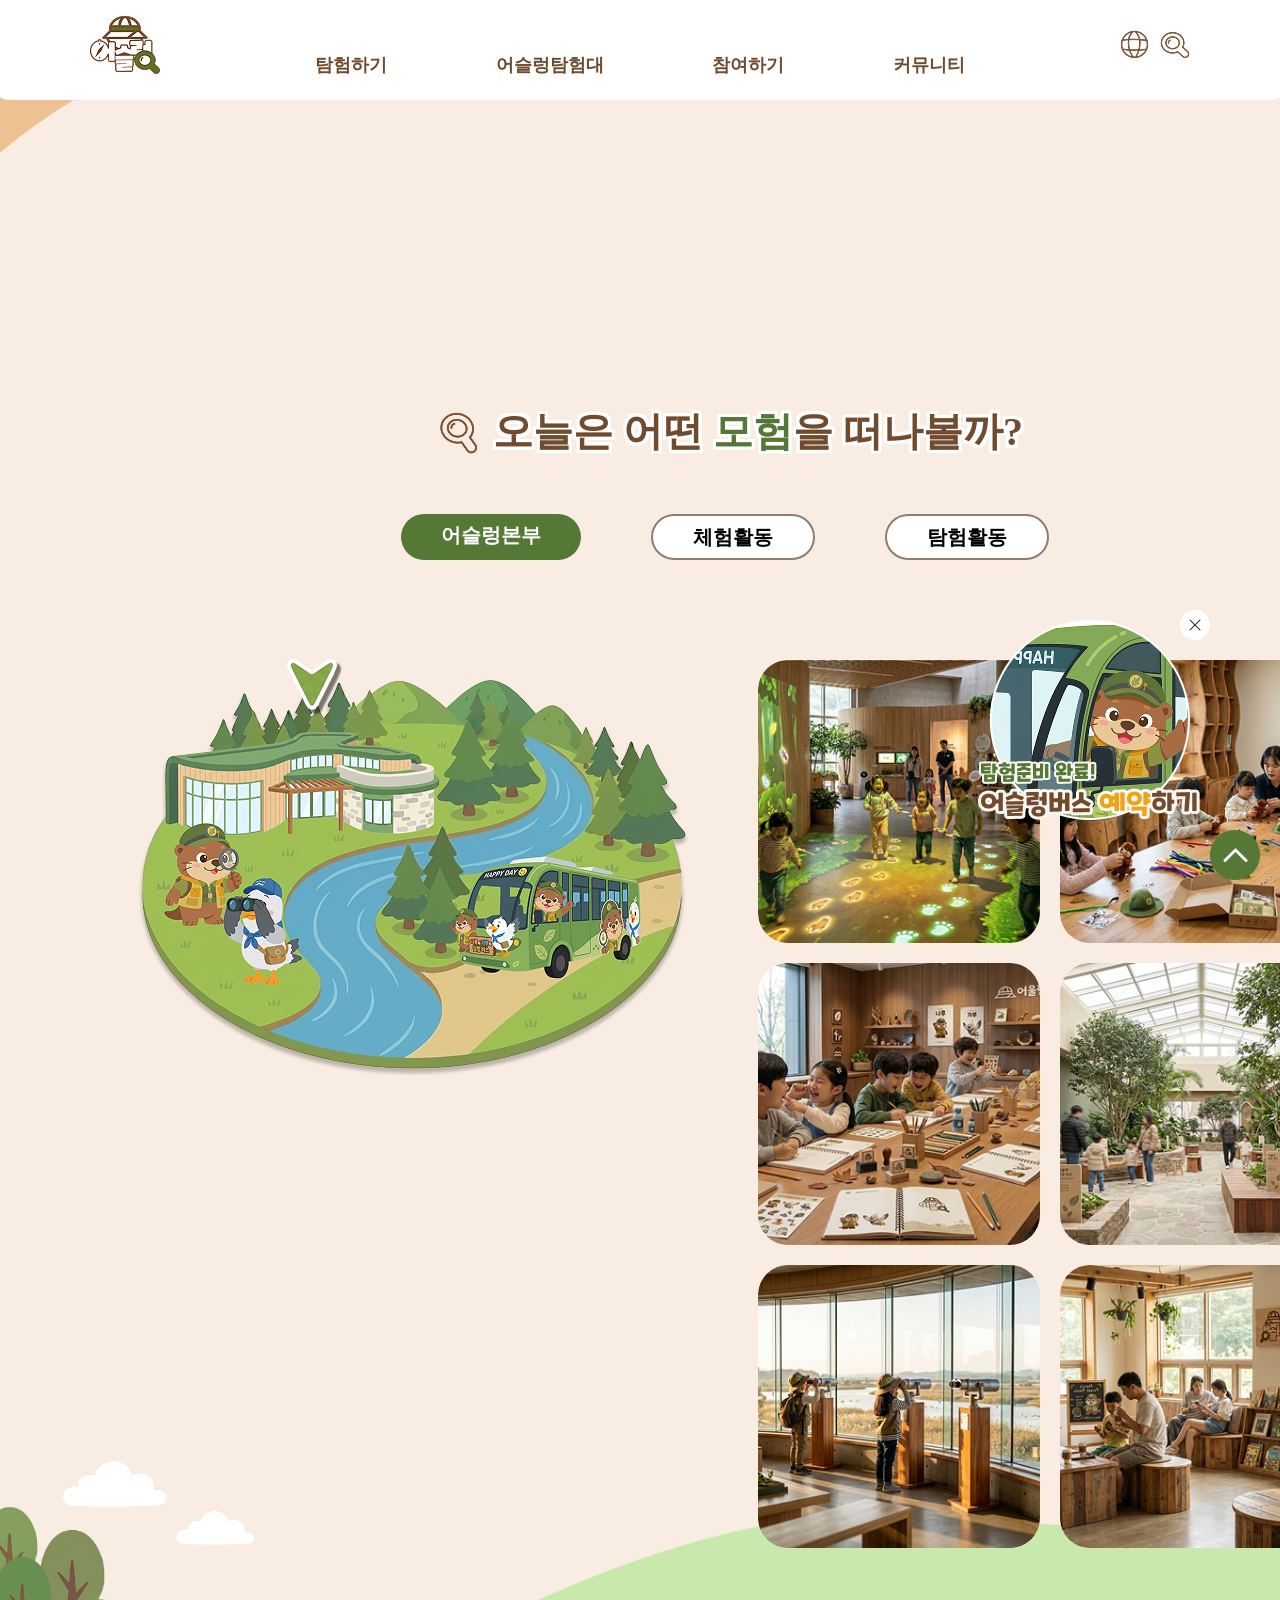
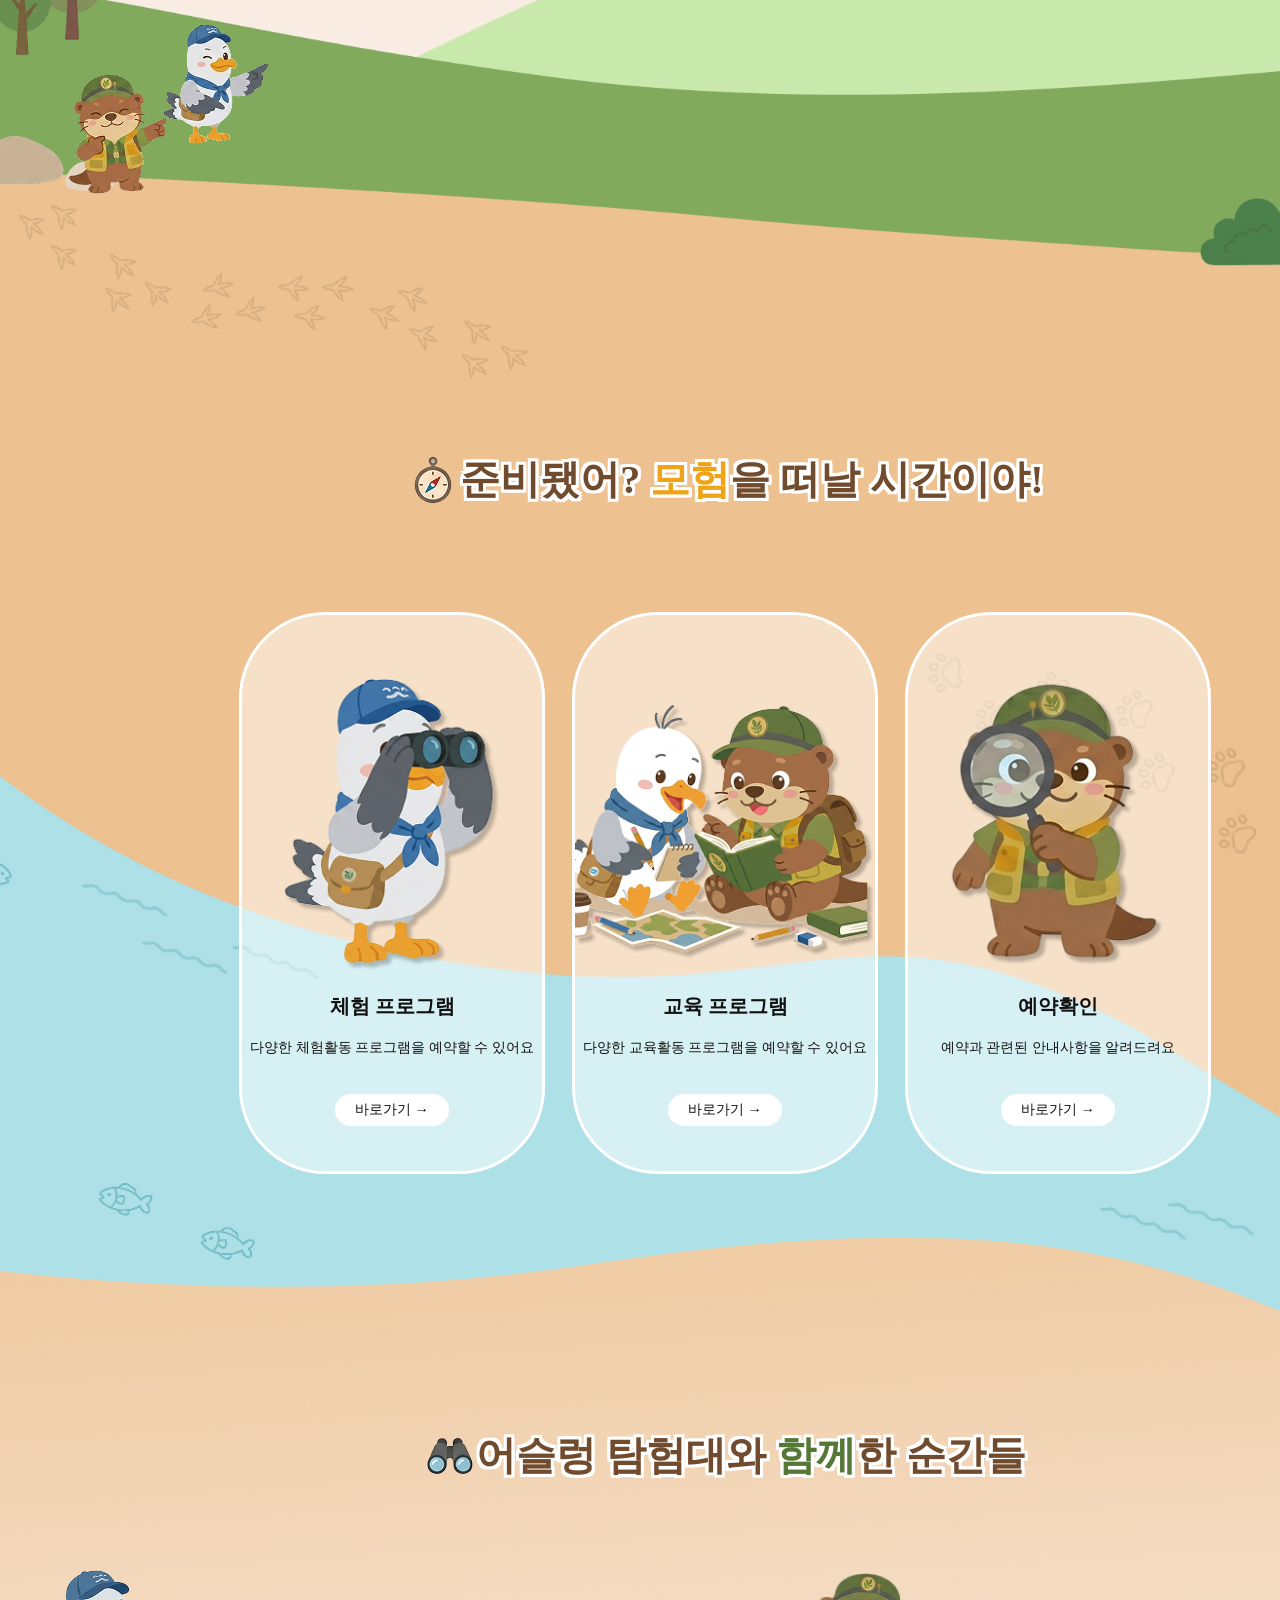
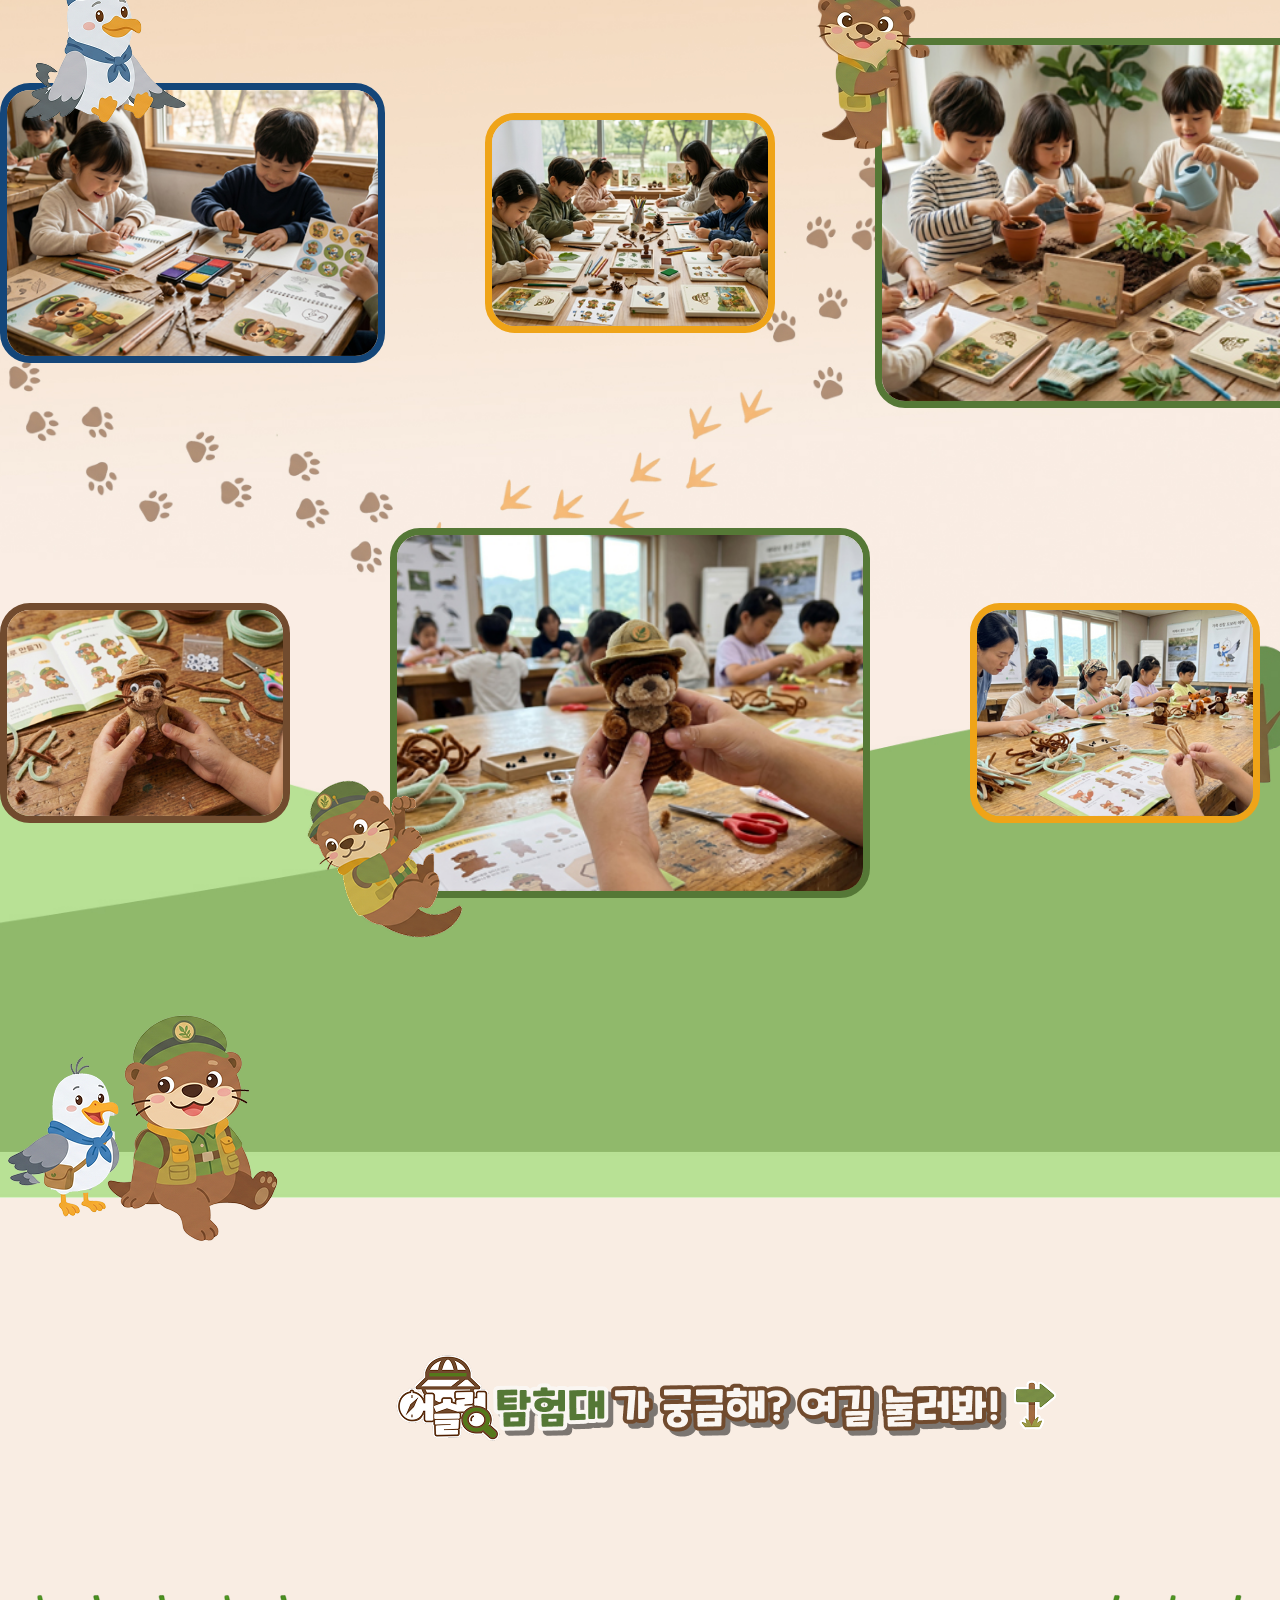
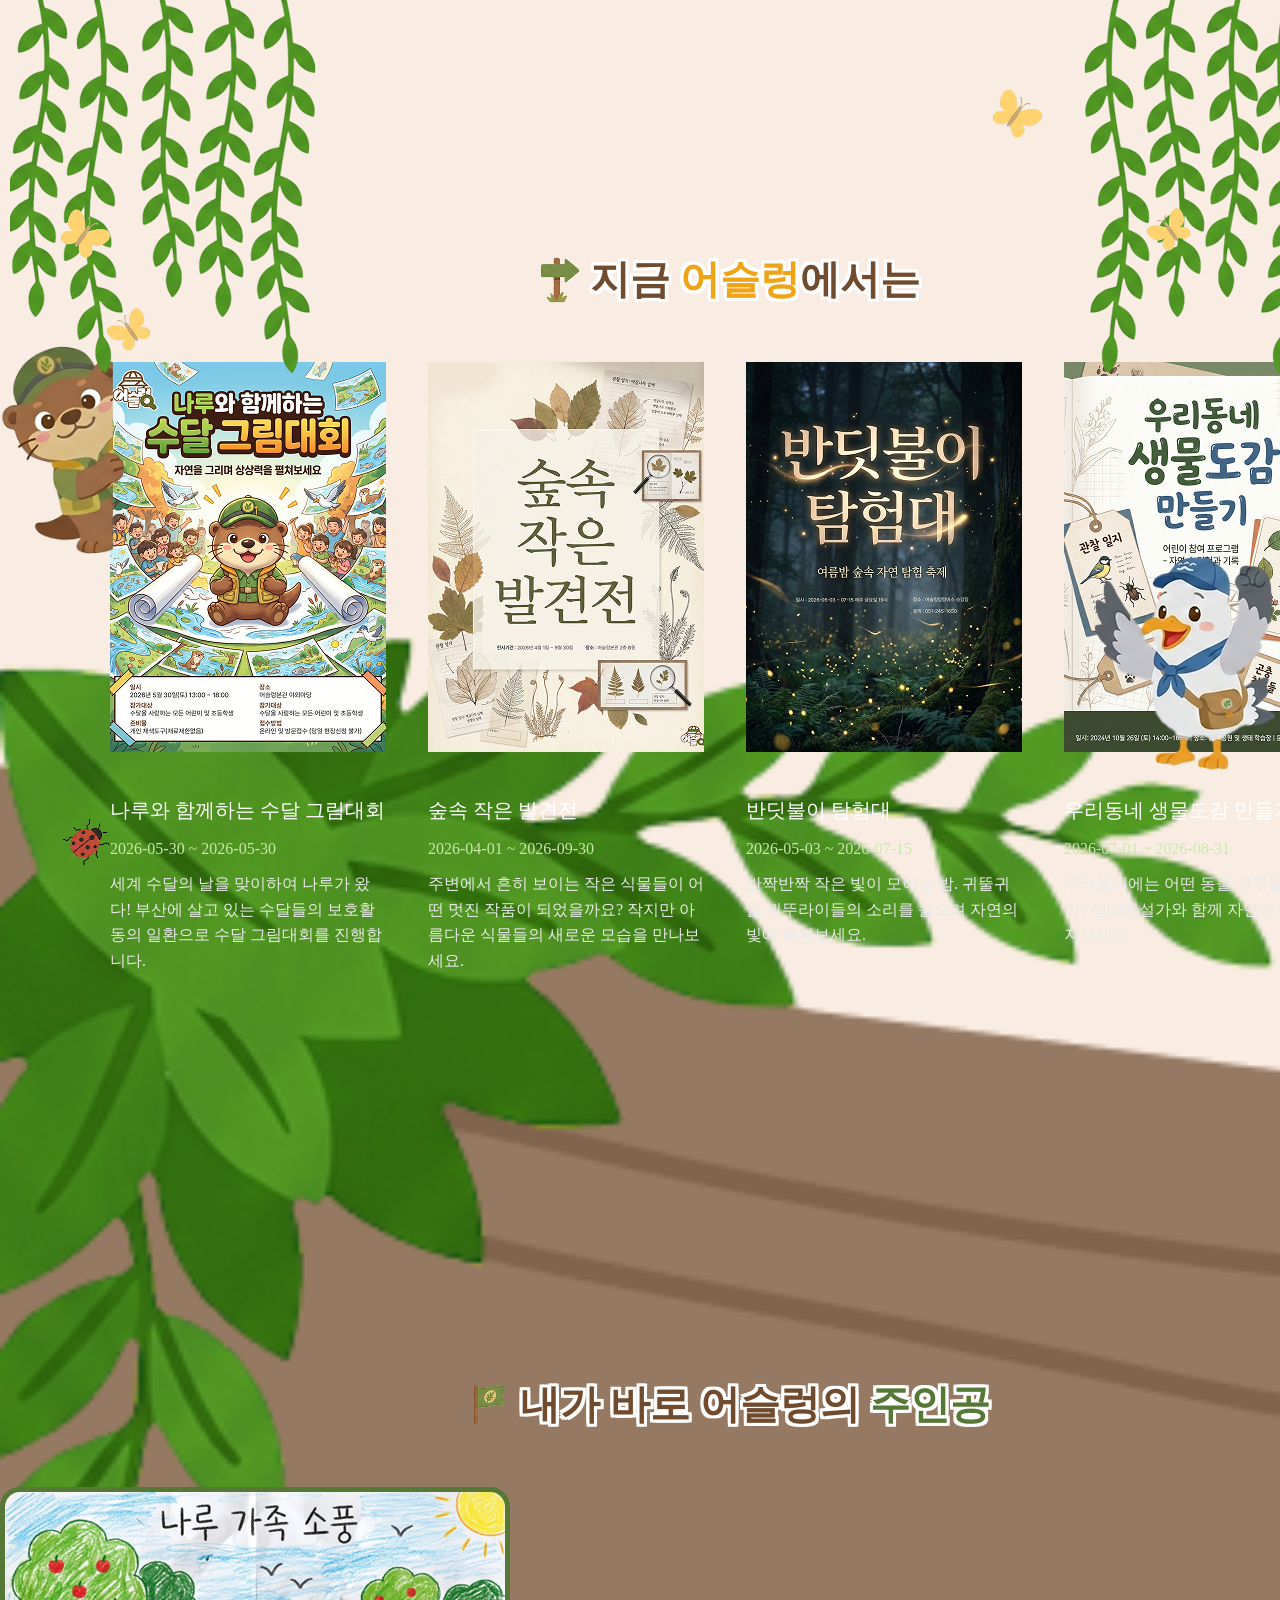
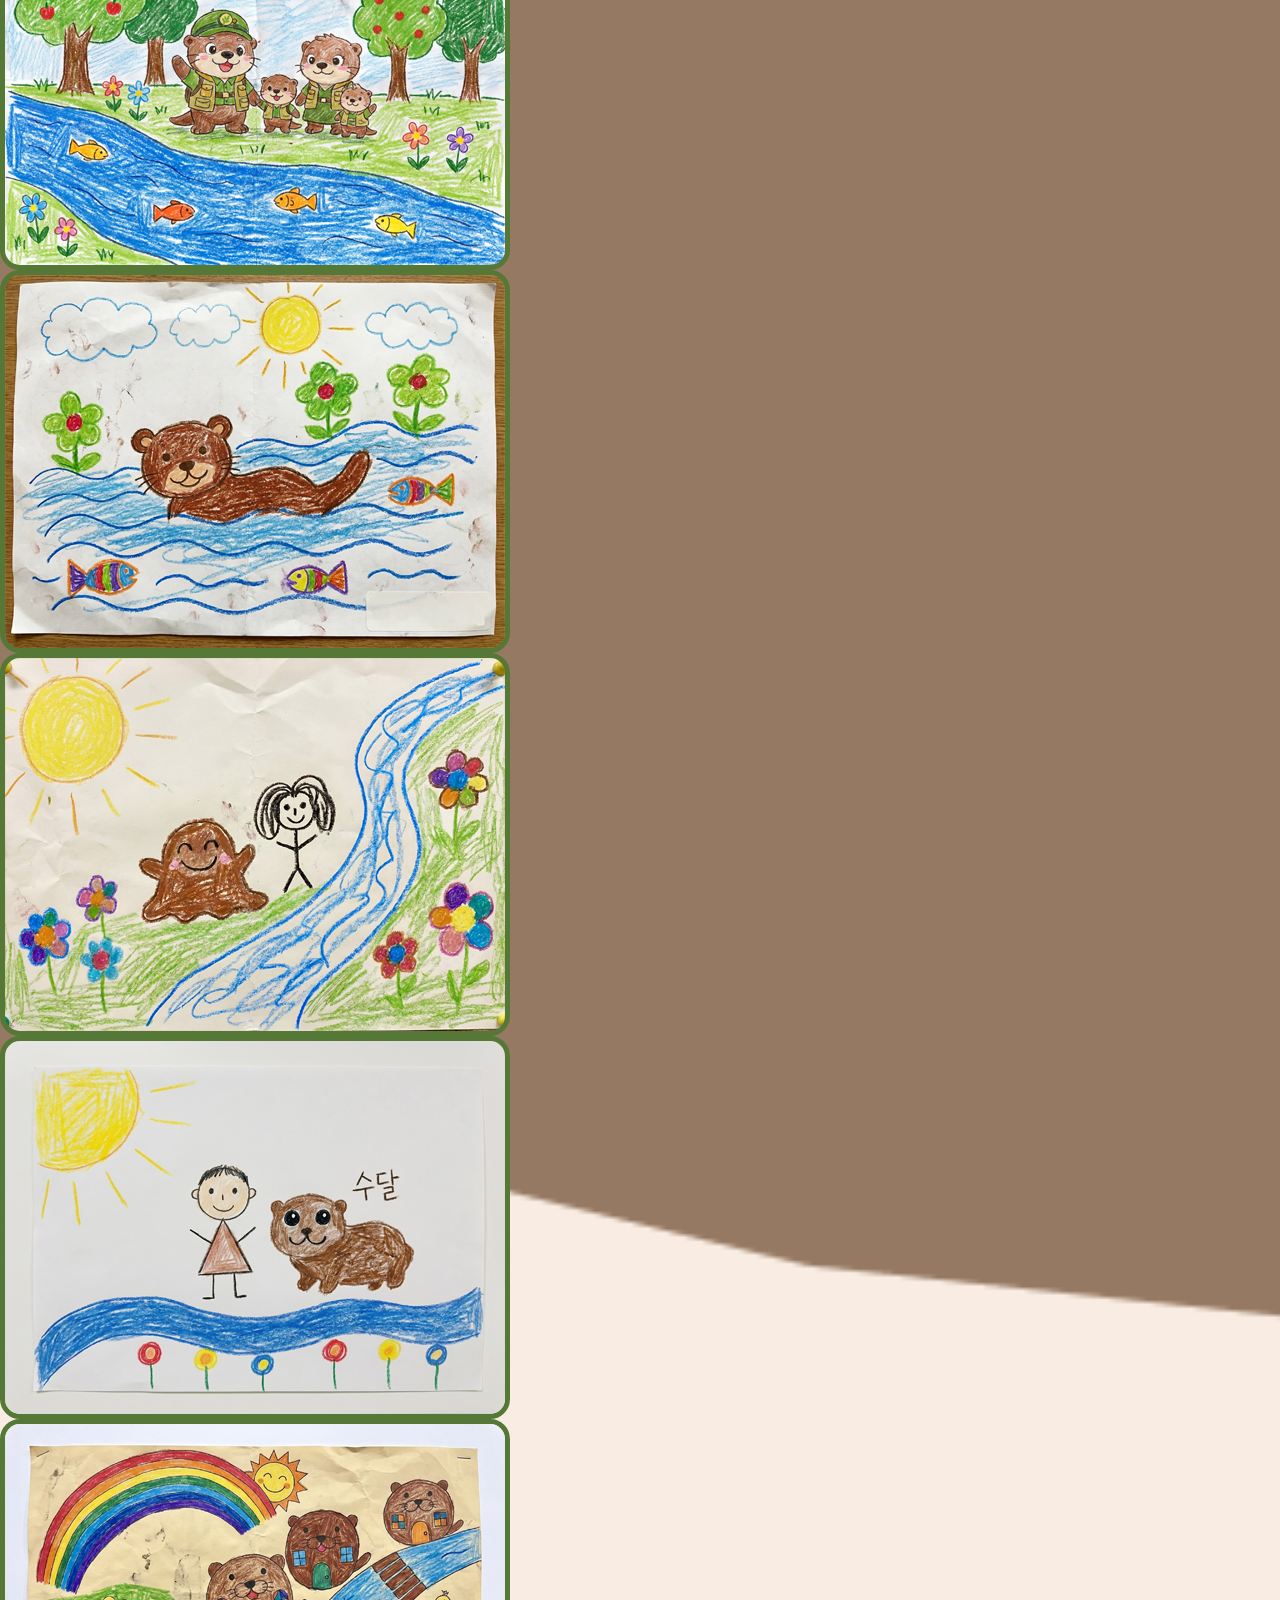
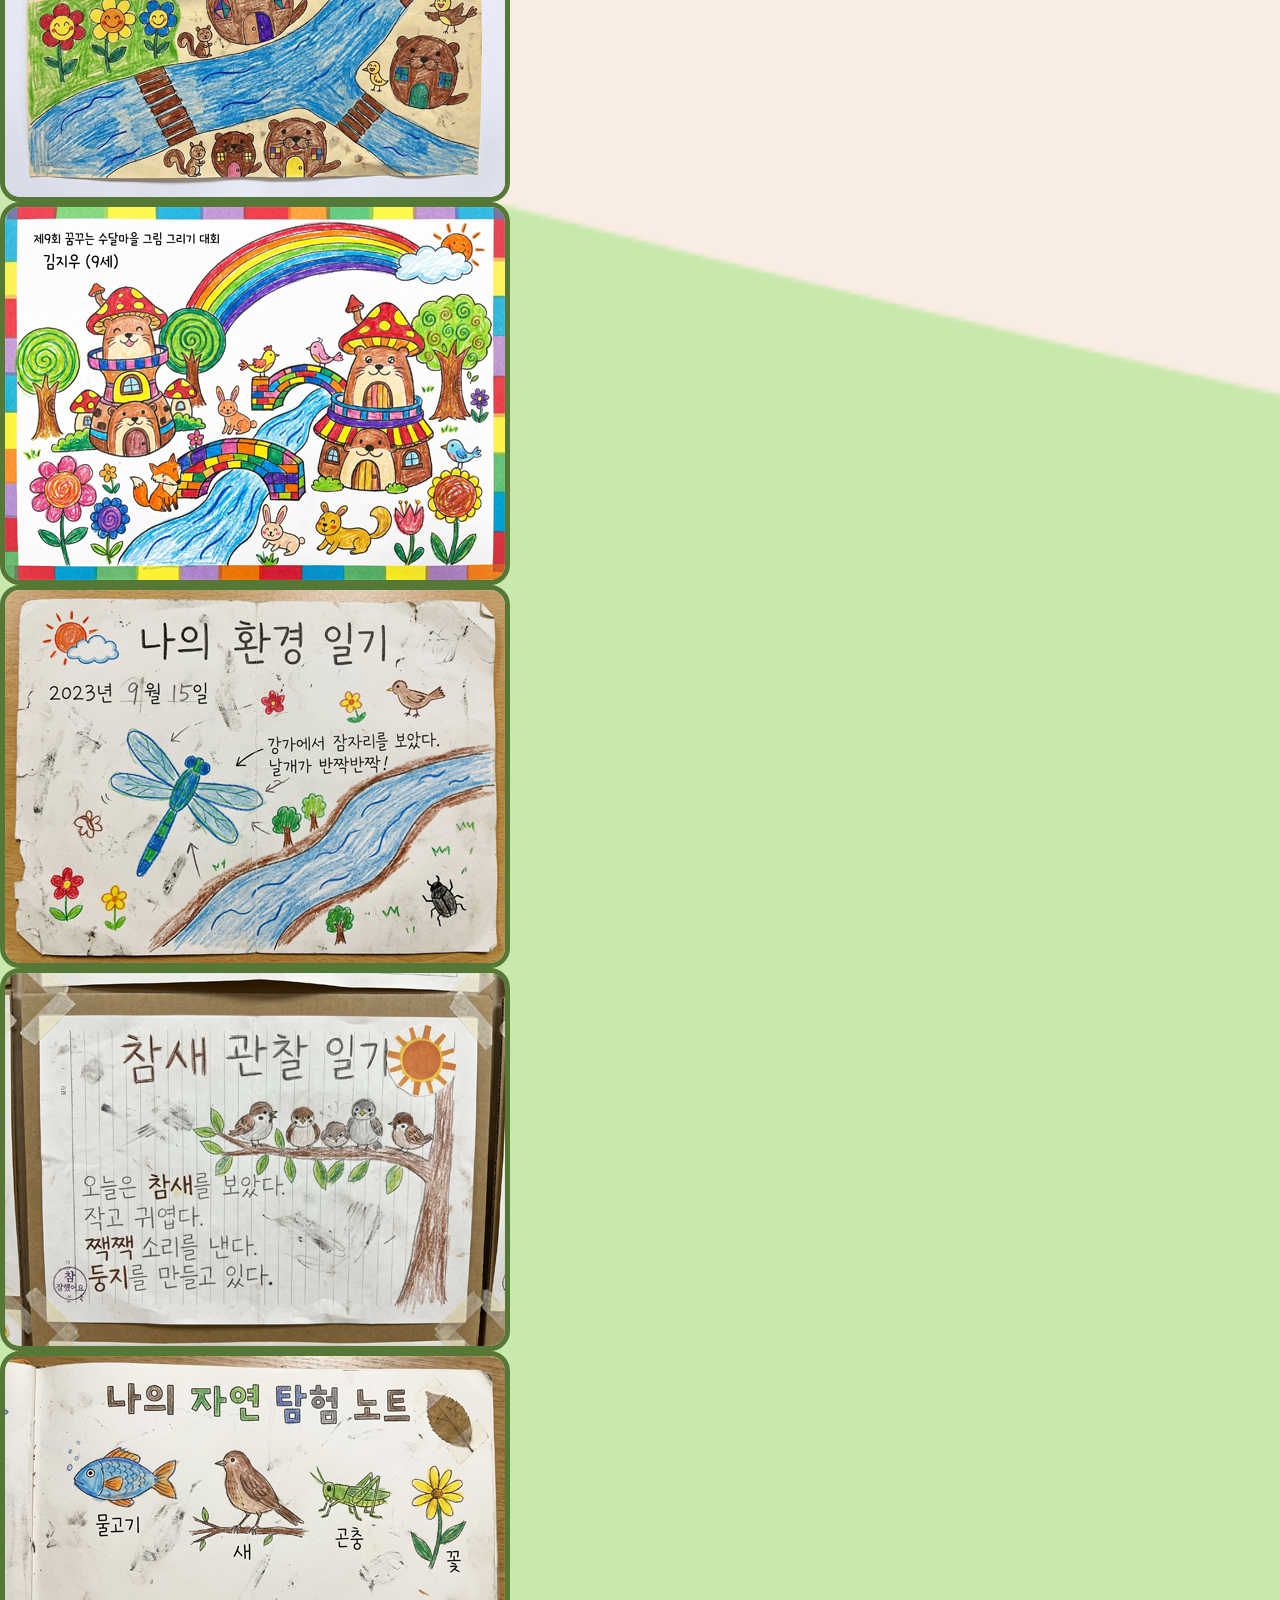
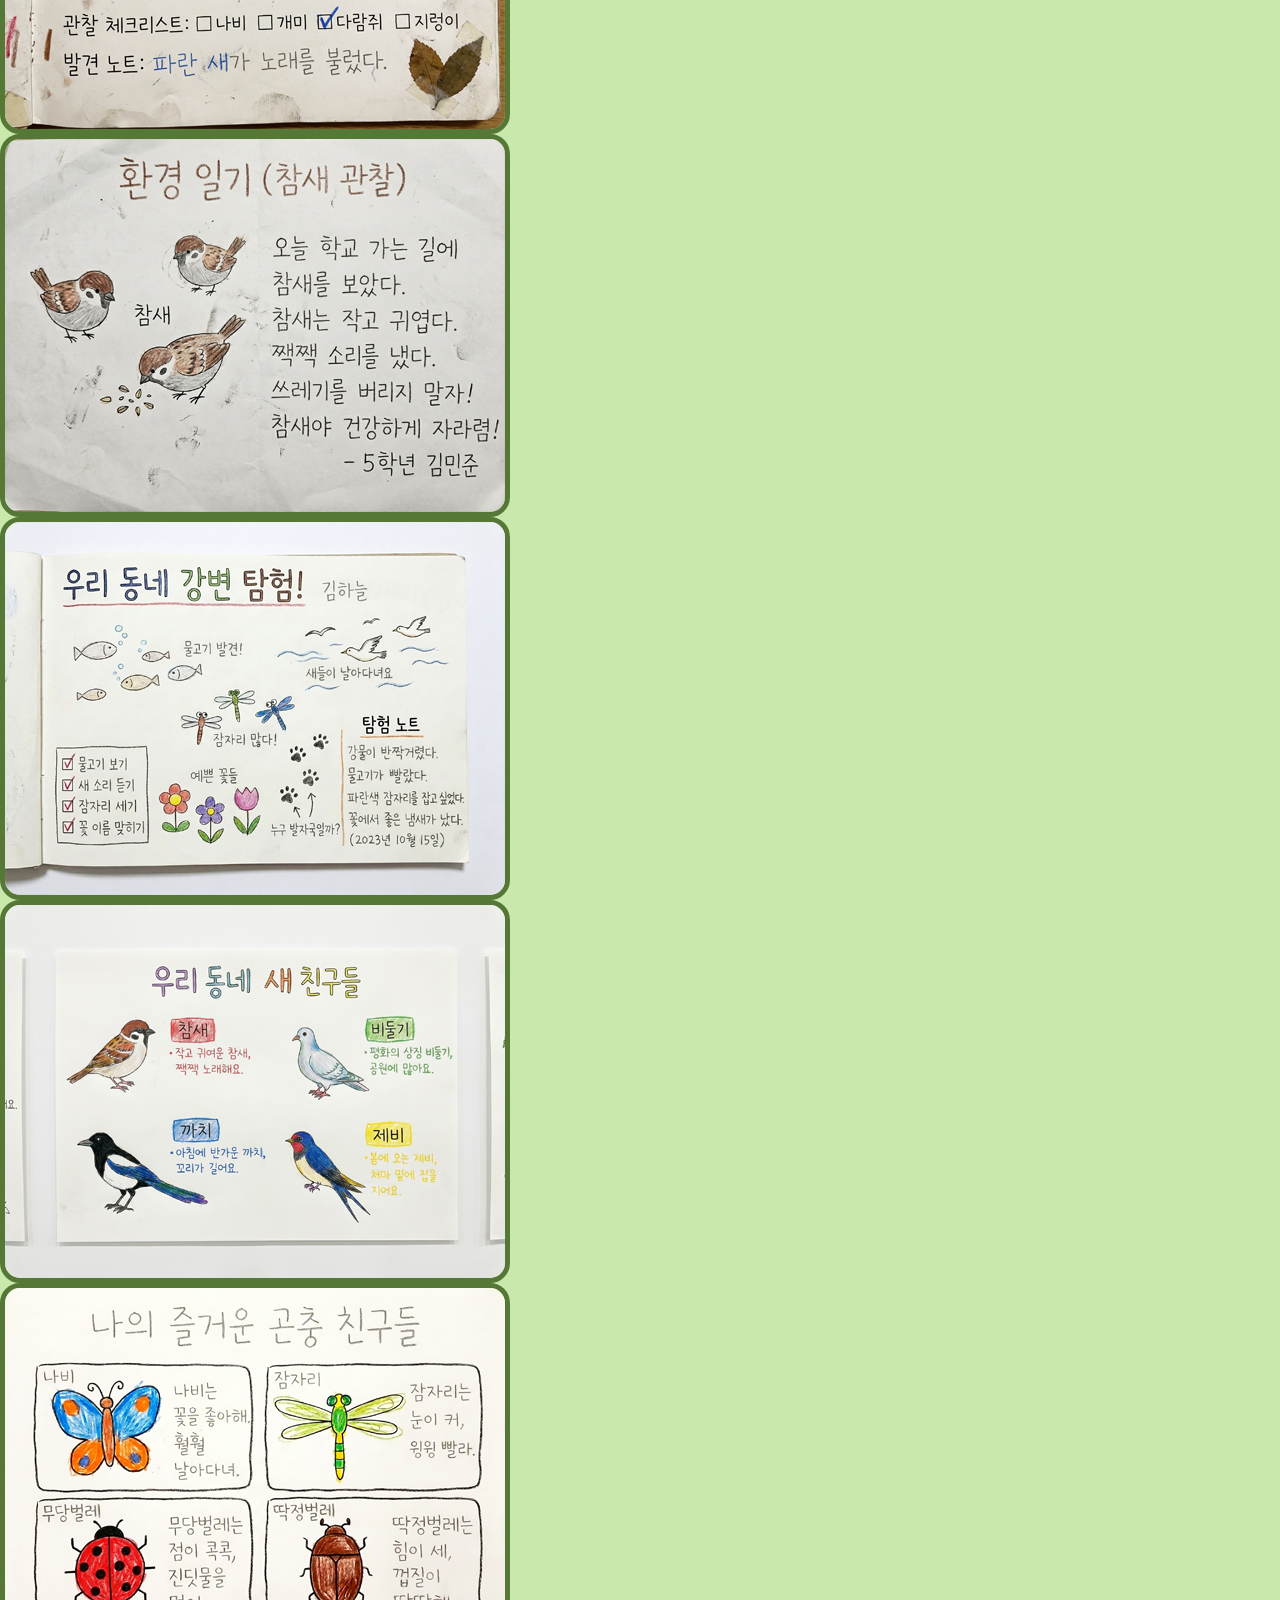
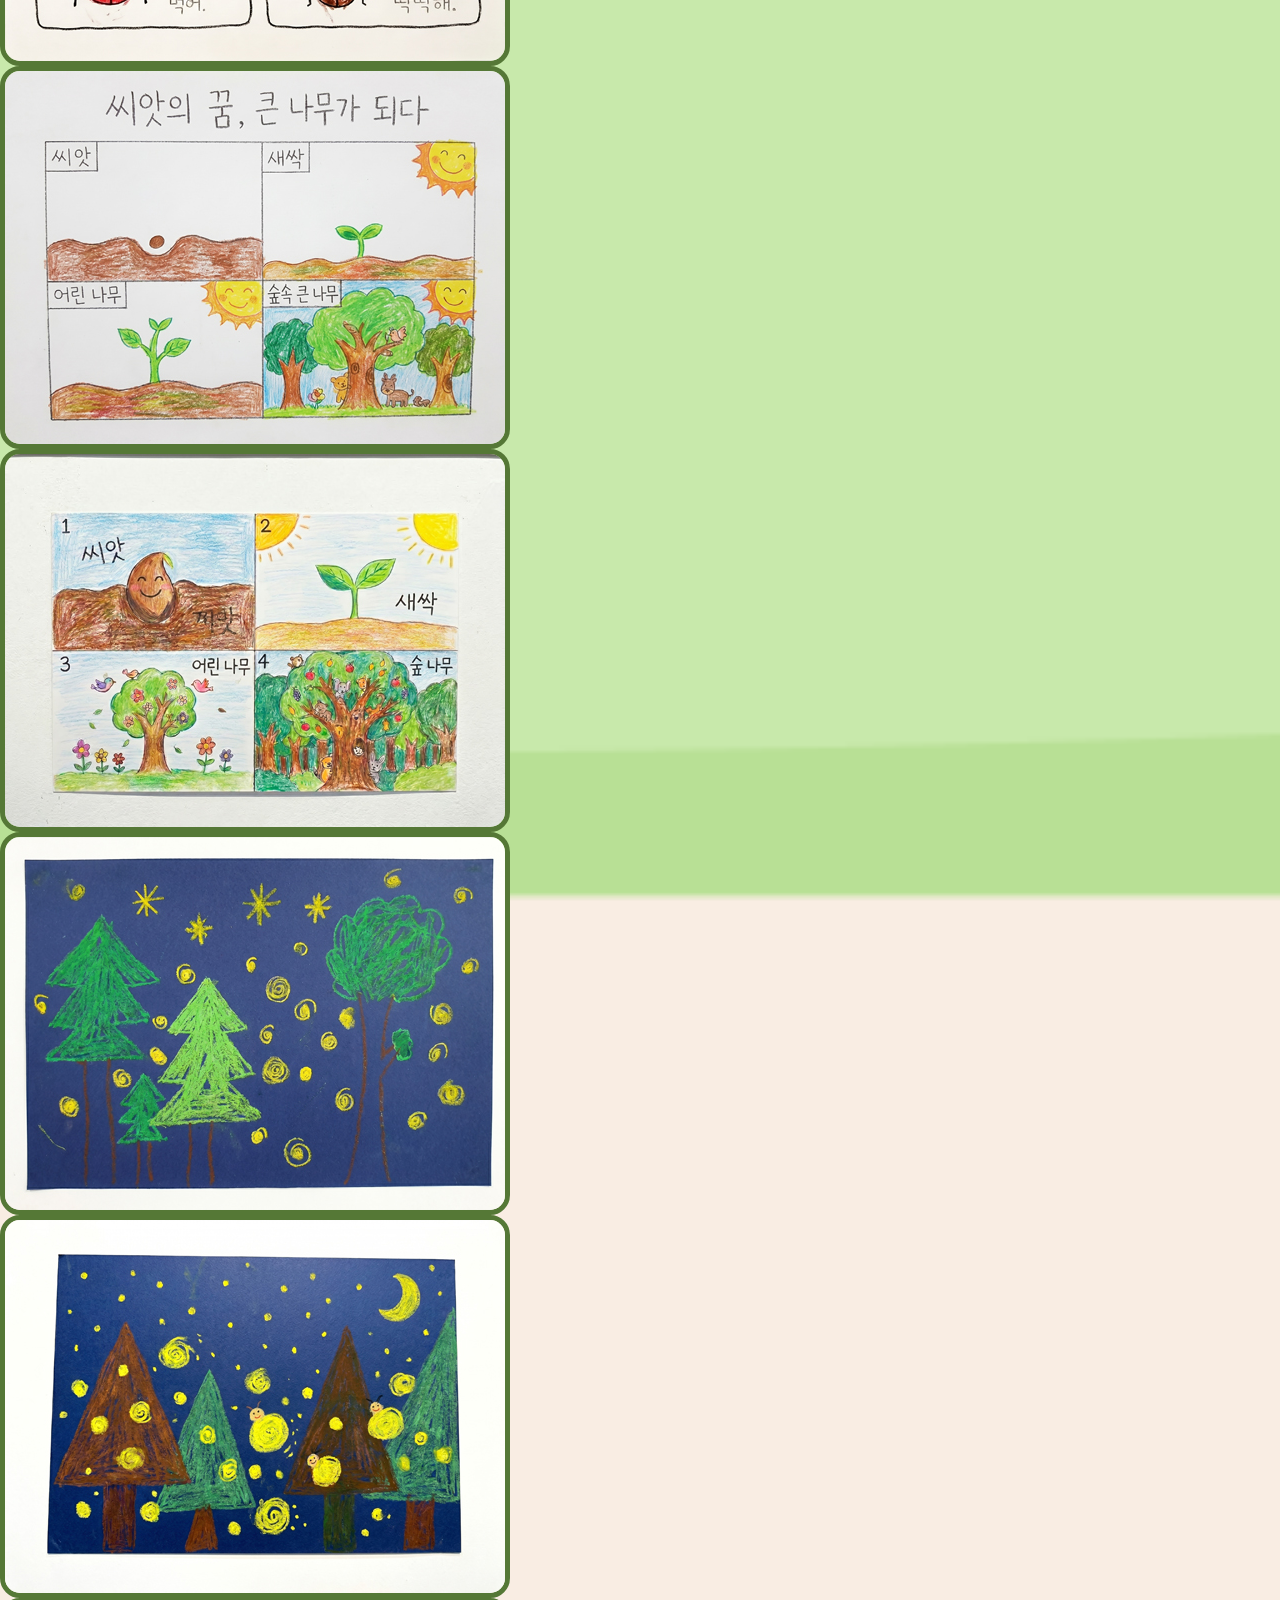
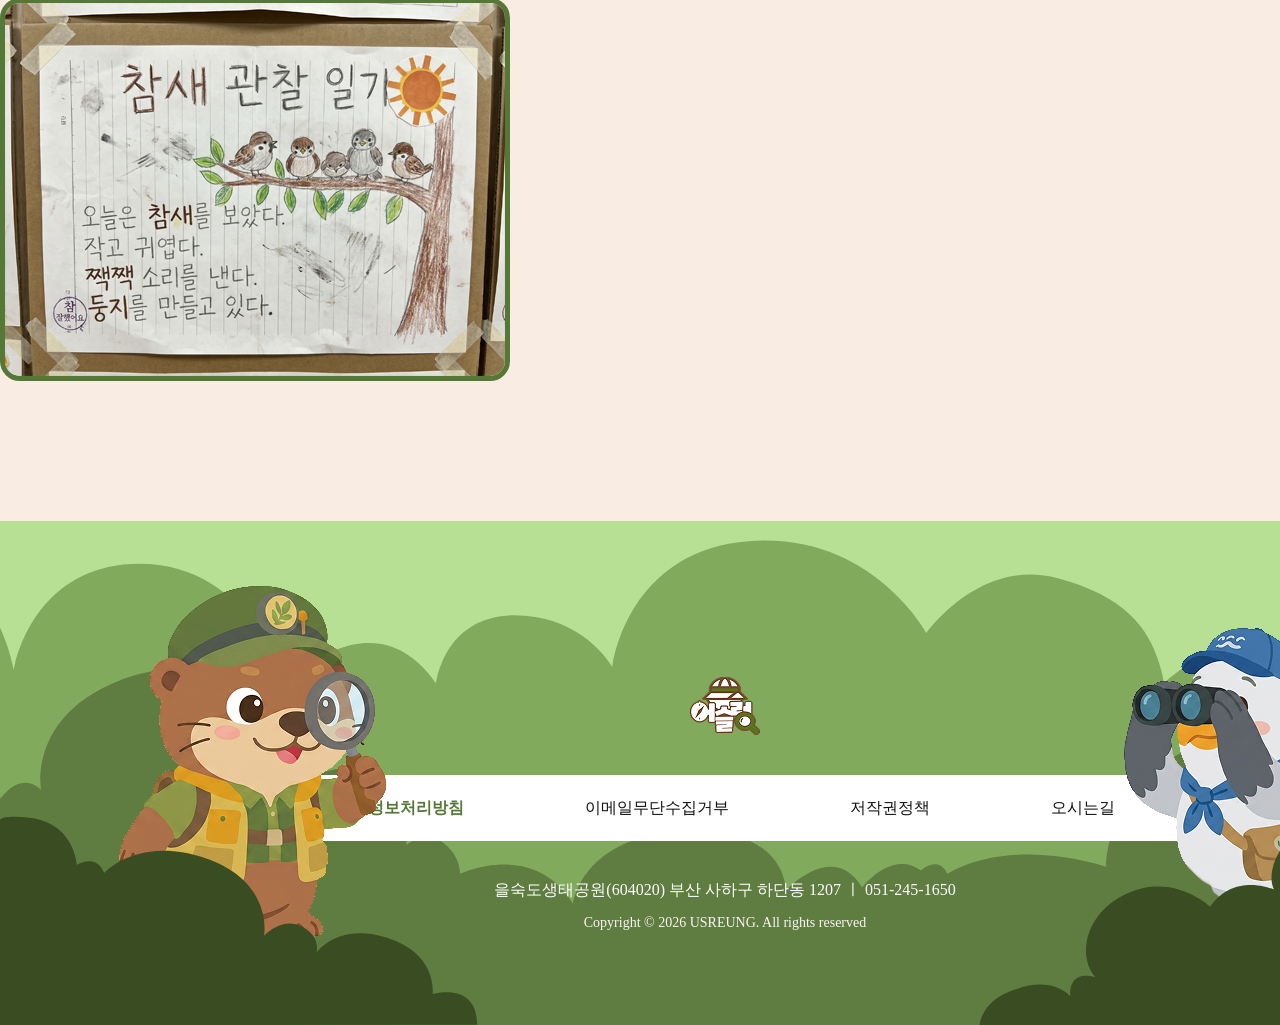
==== commit a3b37279: "aos추가" ====
--- a/index.html
+++ b/index.html
@@ -83,7 +83,7 @@
 
         <section id="map">
             <div class="inner">
-                <h2 class="title">
+                <h2 class="title" data-aos="zoom-out" data-aos-easing="ease-out-back">
                     <img src="./images/icon1.png" alt="돋보기아이콘">
                     오늘은 어떤 <span>모험</span>을 떠나볼까?
                 </h2>
@@ -93,7 +93,7 @@
                     <li data-arrow="3"><button>탐험활동</button></li>
                 </ul>
                 <div class="map_box">
-                    <div class="map_img">
+                    <div class="map_img" data-aos="fade-right" data-aos-duration="1000">
                         <img src="./images/map.png" alt="지도이미지">
                         <img src="./images/icon2.png" alt="지도화살표" class="arrow arrow1 active-arrow">
                         <img src="./images/icon2.png" alt="지도화살표" class="arrow arrow2">
@@ -101,12 +101,12 @@
                     </div>
                     <div class="map_card">
                         <div class="card_group active-card" data-card="1">
-                            <img src="./images/map1-1.jpg" alt="본부1">
-                            <img src="./images/map1-2.jpg" alt="본부2">
-                            <img src="./images/map1-3.jpg" alt="본부3">
-                            <img src="./images/map1-4.jpg" alt="본부4">
-                            <img src="./images/map1-5.jpg" alt="본부5">
-                            <img src="./images/map1-6.jpg" alt="본부6">
+                            <img src="./images/map1-1.jpg" alt="본부1" data-aos="fade-up" data-aos-duration="1000">
+                            <img src="./images/map1-2.jpg" alt="본부2" data-aos="fade-up" data-aos-duration="1000">
+                            <img src="./images/map1-3.jpg" alt="본부3" data-aos="fade-up" data-aos-duration="1000" data-aos-delay="100">
+                            <img src="./images/map1-4.jpg" alt="본부4" data-aos="fade-up" data-aos-duration="1000" data-aos-delay="100">
+                            <img src="./images/map1-5.jpg" alt="본부5" data-aos="fade-up" data-aos-duration="1000" data-aos-delay="200">
+                            <img src="./images/map1-6.jpg" alt="본부6" data-aos="fade-up" data-aos-duration="1000" data-aos-delay="200">
                         </div>
                         <div class="card_group" data-card="2">
                             <img src="./images/map2-1.jpg" alt="체험1">
@@ -134,12 +134,12 @@
         <div class="background1">
             <section id="program">
                 <div class="inner">
-                    <h2 class="title">
+                    <h2 class="title" data-aos="zoom-out" data-aos-easing="ease-out-back" >
                         <img src="./images/icon3.png" alt="나침반아이콘">
                         준비됐어? <span>모험</span>을 떠날 시간이야!
                     </h2>
                     <ul>
-                        <li class="hover_line1">
+                        <li class="hover_line1" data-aos="fade-left"> 
                             <div class="hover_program_box">
                                 <img src="./images/program1.png" alt="프로그램카드1">
                                 <img src="./images/program1_hover.png" alt="호버이미지">
@@ -149,7 +149,7 @@
                             <a href="./sub3.html#program">바로가기 →</a>
                         </li>
 
-                        <li class="hover_line2">
+                        <li class="hover_line2" data-aos="fade-left" data-aos-delay="100">
                             <div class="hover_program_box">
                                 <img src="./images/program2.png" alt="프로그램카드2">
                                 <img src="./images/program2_hover.png" alt="호버이미지">
@@ -159,7 +159,7 @@
                             <a href="#event">바로가기 →</a>
                         </li>
 
-                        <li class="hover_line3">
+                        <li class="hover_line3" data-aos="fade-left" data-aos="fade-left" data-aos-delay="200">
                             <div class="hover_program_box">
                                 <img src="./images/program3.png" alt="프로그램카드3">
                                 <img src="./images/program3_hover.png" alt="호버이미지">
@@ -173,7 +173,7 @@
             </section>
 
             <section id="review">
-                <h2 class="title">
+                <h2 class="title" data-aos="zoom-out" data-aos-easing="ease-out-back">
                     <img src="./images/icon4.png" alt="아이콘">
                     어슬렁 탐험대와 <span>함께</span>한 순간들
                 </h2>
@@ -307,38 +307,38 @@
         </div>
 
         <section id="img_banner">
-            <a href="./sub1.html"><img src="./images/banner1_text.png" alt="배너텍스트"></a>
+            <a href="./sub1.html"><img src="./images/banner1_text.png" alt="배너텍스트" data-aos="zoom-out"></a>
             <img src="./images/banner-gbnr.png" alt="나루가부">
         </section>
 
         <div class="background2">
             <section id="event">
                 <div class="inner">
-                    <h2 class="title">
+                    <h2 class="title" data-aos="zoom-out" data-aos-easing="ease-out-back">
                         <img src="./images/icon5.png" alt="아이콘">
                         지금<span>어슬렁</span>에서는
                     </h2>
                     <ul>
-                        <li class="naru_slide">
+                        <li class="naru_slide" data-aos="fade-left" data-aos-duration="1000">
                             <img src="./images/event1.png" alt="이벤트1">
                             <h3>나루와 함께하는 수달 그림대회</h3>
                             <p class="date">2026-05-30 ~ 2026-05-30</p>
                             <p>세계 수달의 날을 맞이하여 나루가 왔다! 부산에 살고 있는 수달들의 보호활동의 일환으로 수달 그림대회를 진행합니다.</p>
                             <img src="./images/tree_naru.png" alt="스티커" class="event_t1">
                         </li>
-                        <li>
+                        <li data-aos="fade-left" data-aos-duration="1000" data-aos-delay="100">
                             <img src="./images/event2.png" alt="이벤트2">
                             <h3>숲속 작은 발견전</h3>
                             <p class="date">2026-04-01 ~ 2026-09-30</p>
                             <p>주변에서 흔히 보이는 작은 식물들이 어떤 멋진 작품이 되었을까요? 작지만 아름다운 식물들의 새로운 모습을 만나보세요.</p>
                         </li>
-                        <li>
+                        <li data-aos="fade-left" data-aos-duration="1000" data-aos-delay="200">
                             <img src="./images/event3.png" alt="이벤트3">
                             <h3>반딧불이 탐험대</h3>
                             <p class="date">2026-05-03 ~ 2026-07-15</p>
                             <p>반짝반짝 작은 빛이 모이는 밤. 귀뚤귀뚤 귀뚜라이들의 소리를 들으며 자연의 빛에 빠져보세요.</p>
                         </li>
-                        <li>
+                        <li data-aos="fade-left" data-aos-duration="1000" data-aos-delay="300">
                             <img src="./images/event4.png" alt="이벤트4">
                             <h3>우리동네 생물도감 만들기</h3>
                             <p class="date">2026-07-01 ~ 2026-08-31</p>
@@ -364,7 +364,8 @@
             </section>
 
             <section id="hero">
-                <h2 class="title"><img src="./images/icon6.png" alt="아이콘">
+                <h2 class="title" data-aos="zoom-out" data-aos-easing="ease-out-back"><img
+                        src="./images/icon6.png" alt="아이콘">
                     내가 바로 어슬렁의 <span>주인공</span>
                 </h2>
                 <!-- Swiper -->
@@ -488,7 +489,11 @@
     <!--aos-->
     <script src="https://unpkg.com/aos@2.3.1/dist/aos.js"></script>
     <script>
-        AOS.init();
+       AOS.init({
+    offset: 800,
+    once: true,
+    duration: 800
+});
     </script>
 
 </body>
